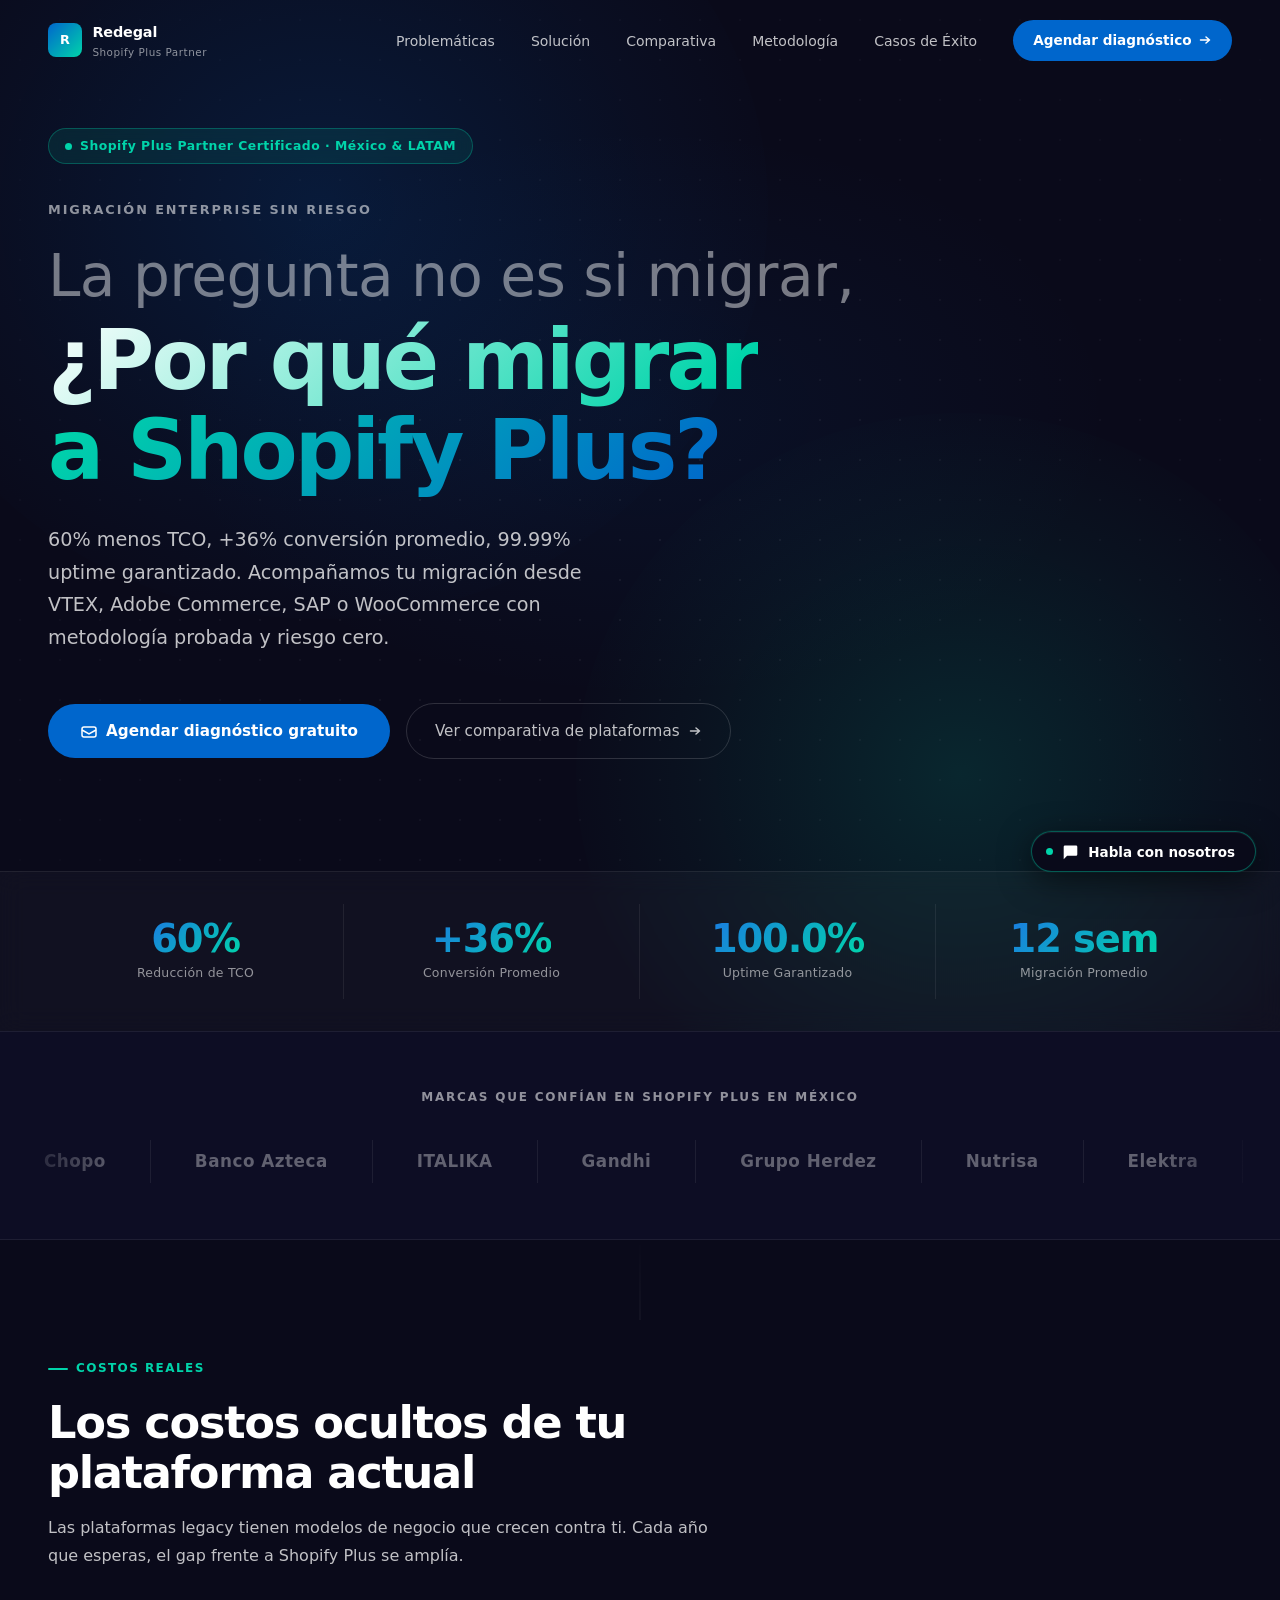
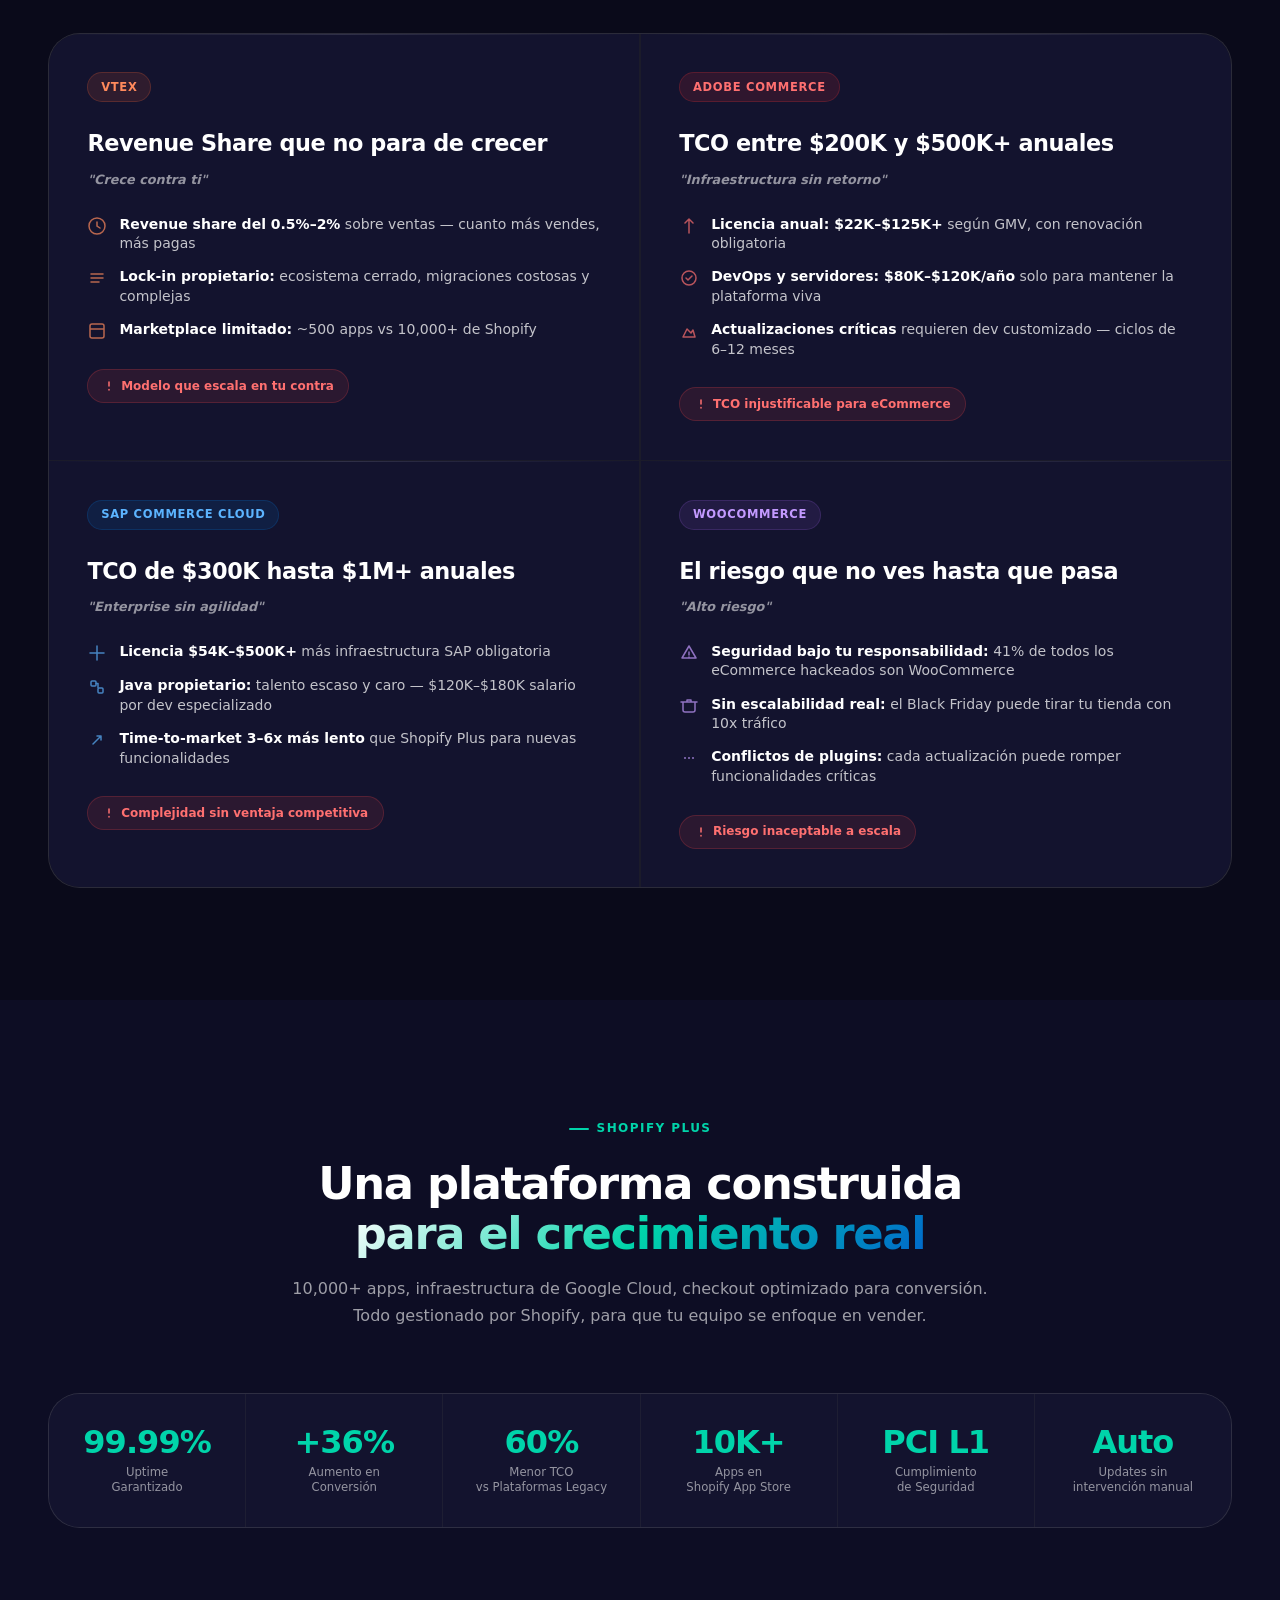
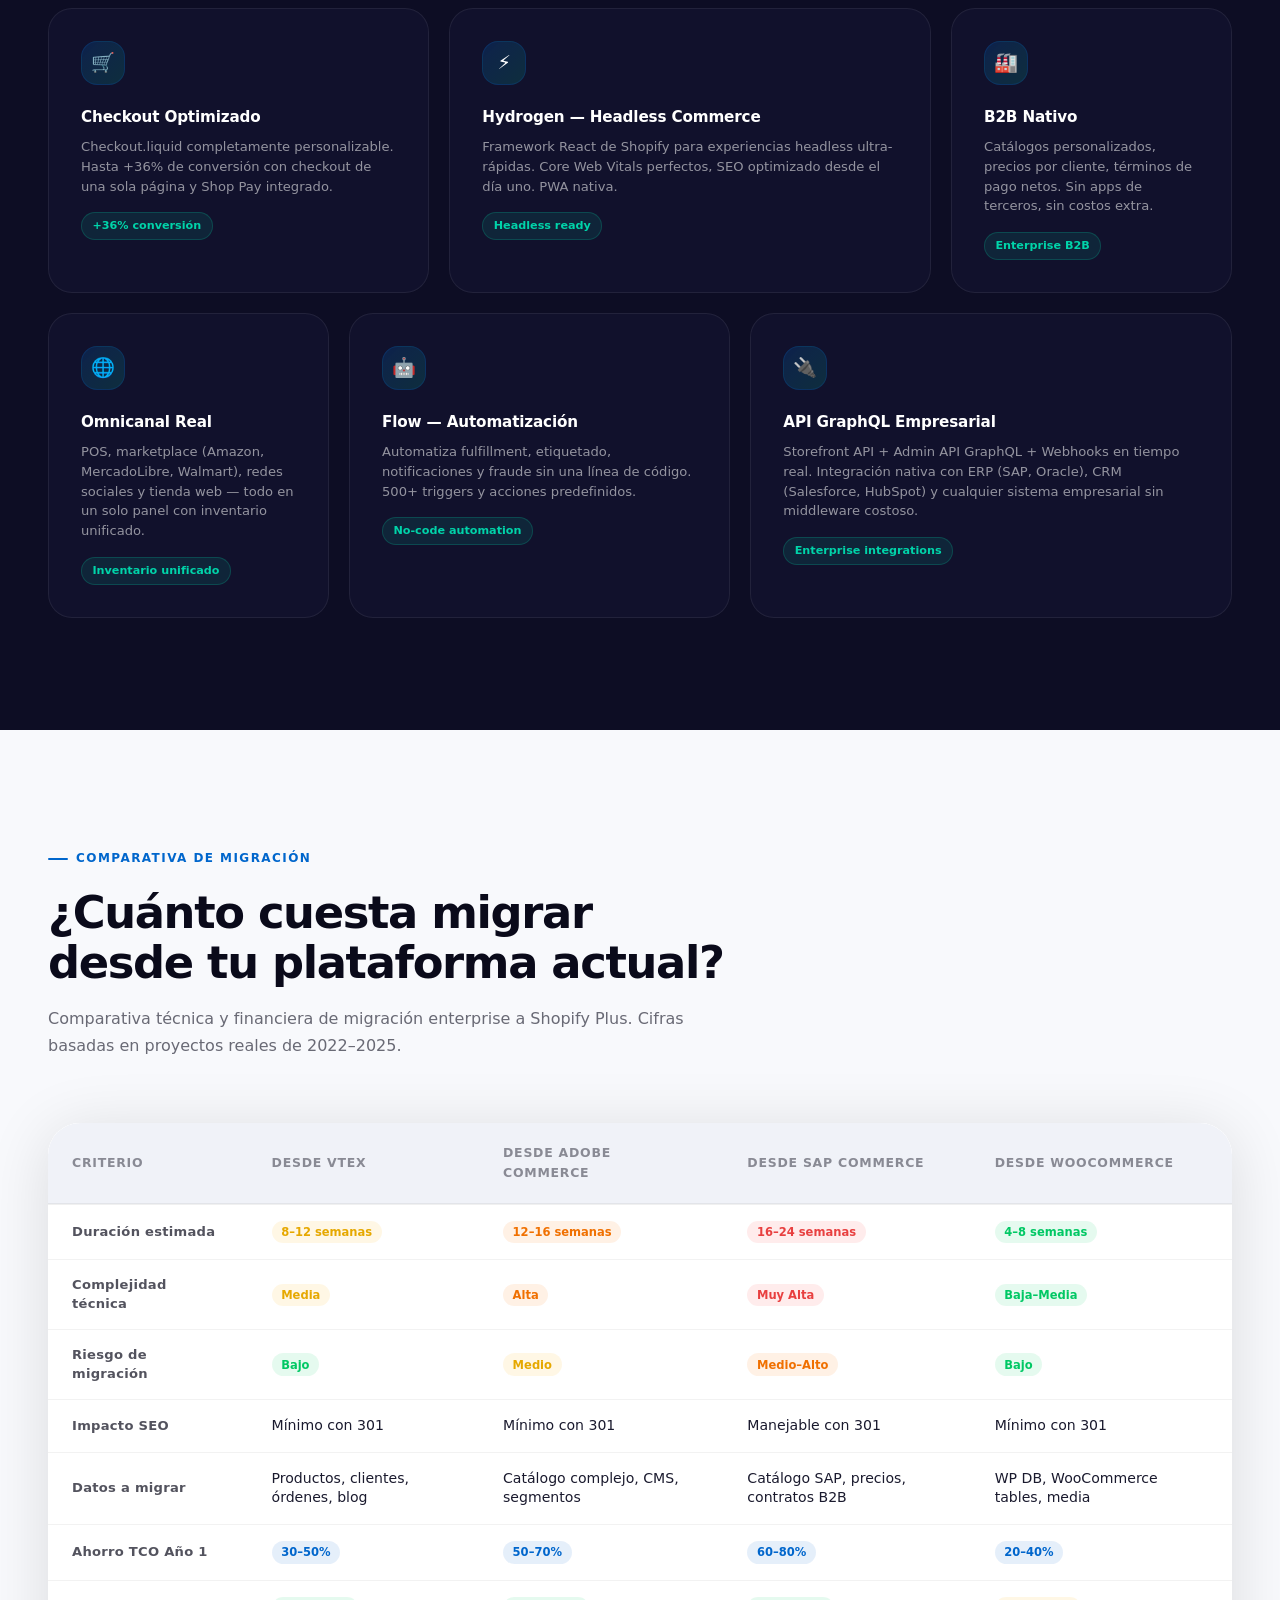
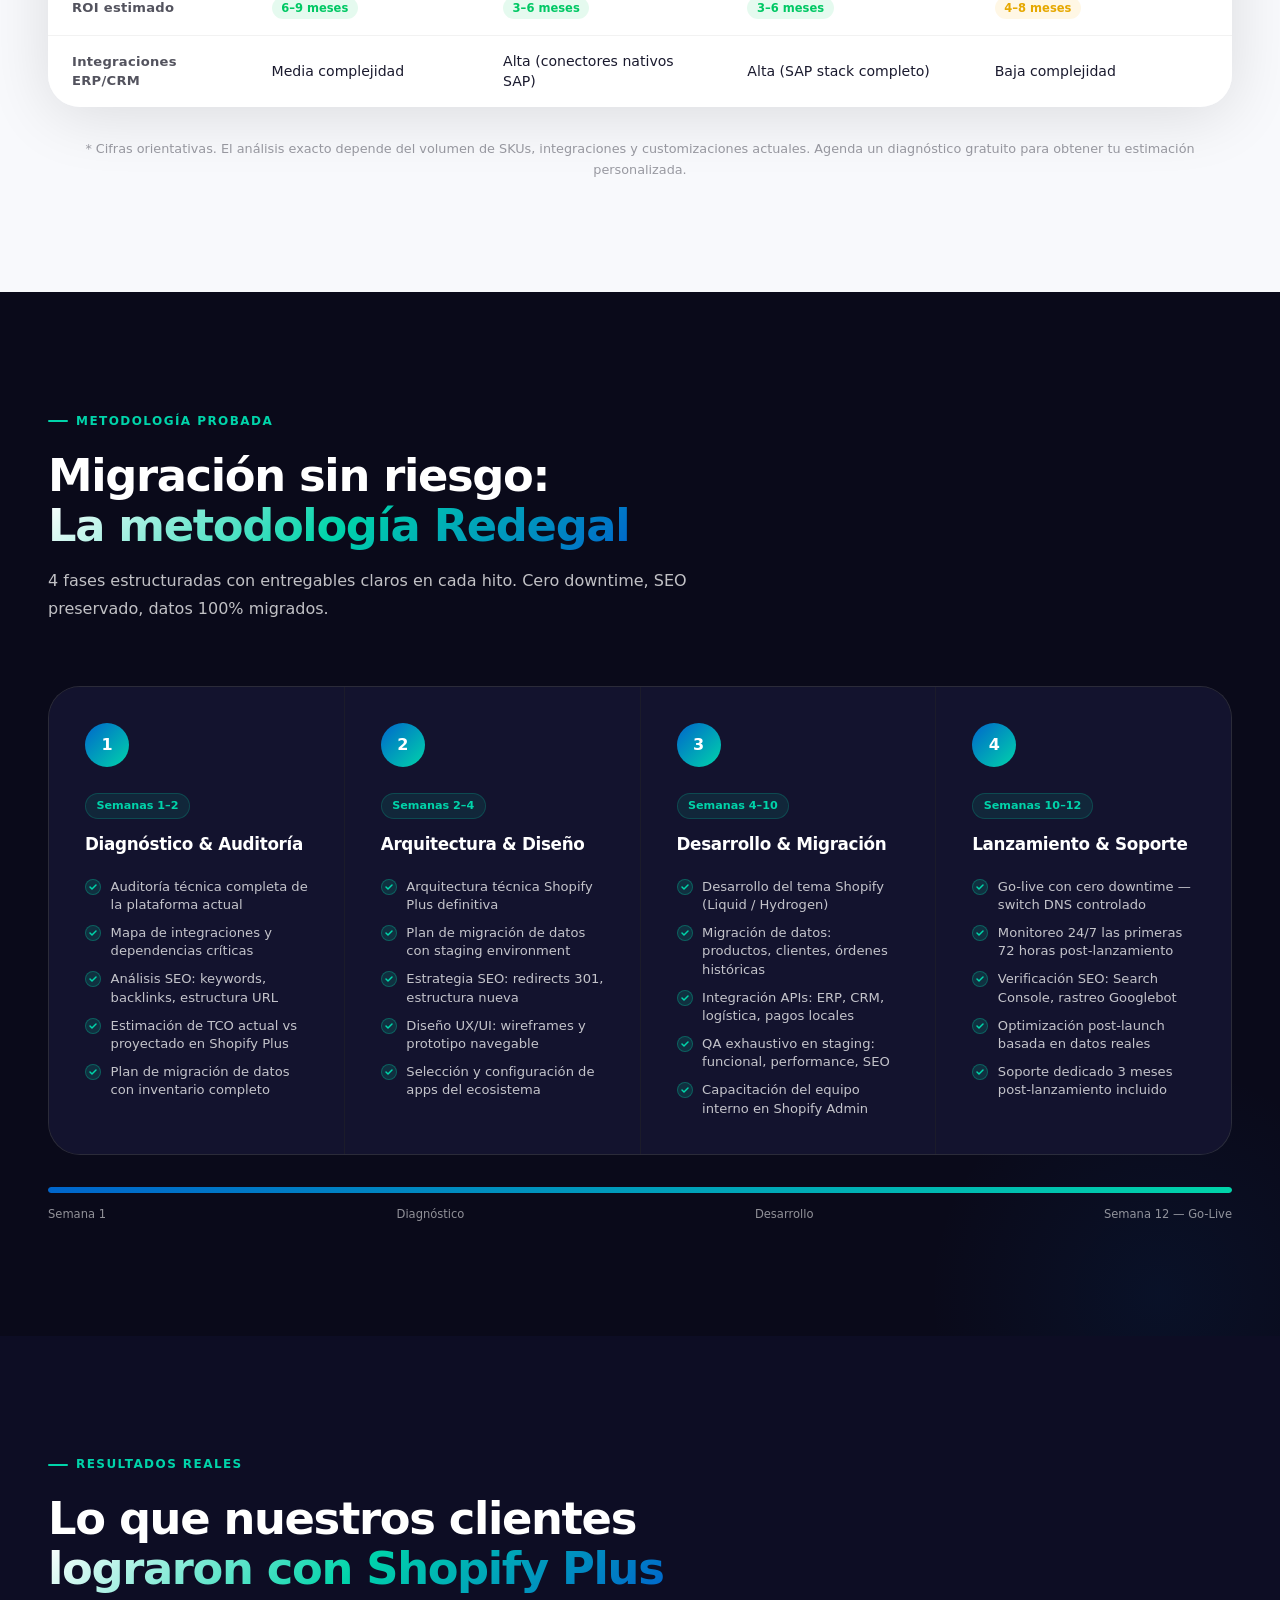
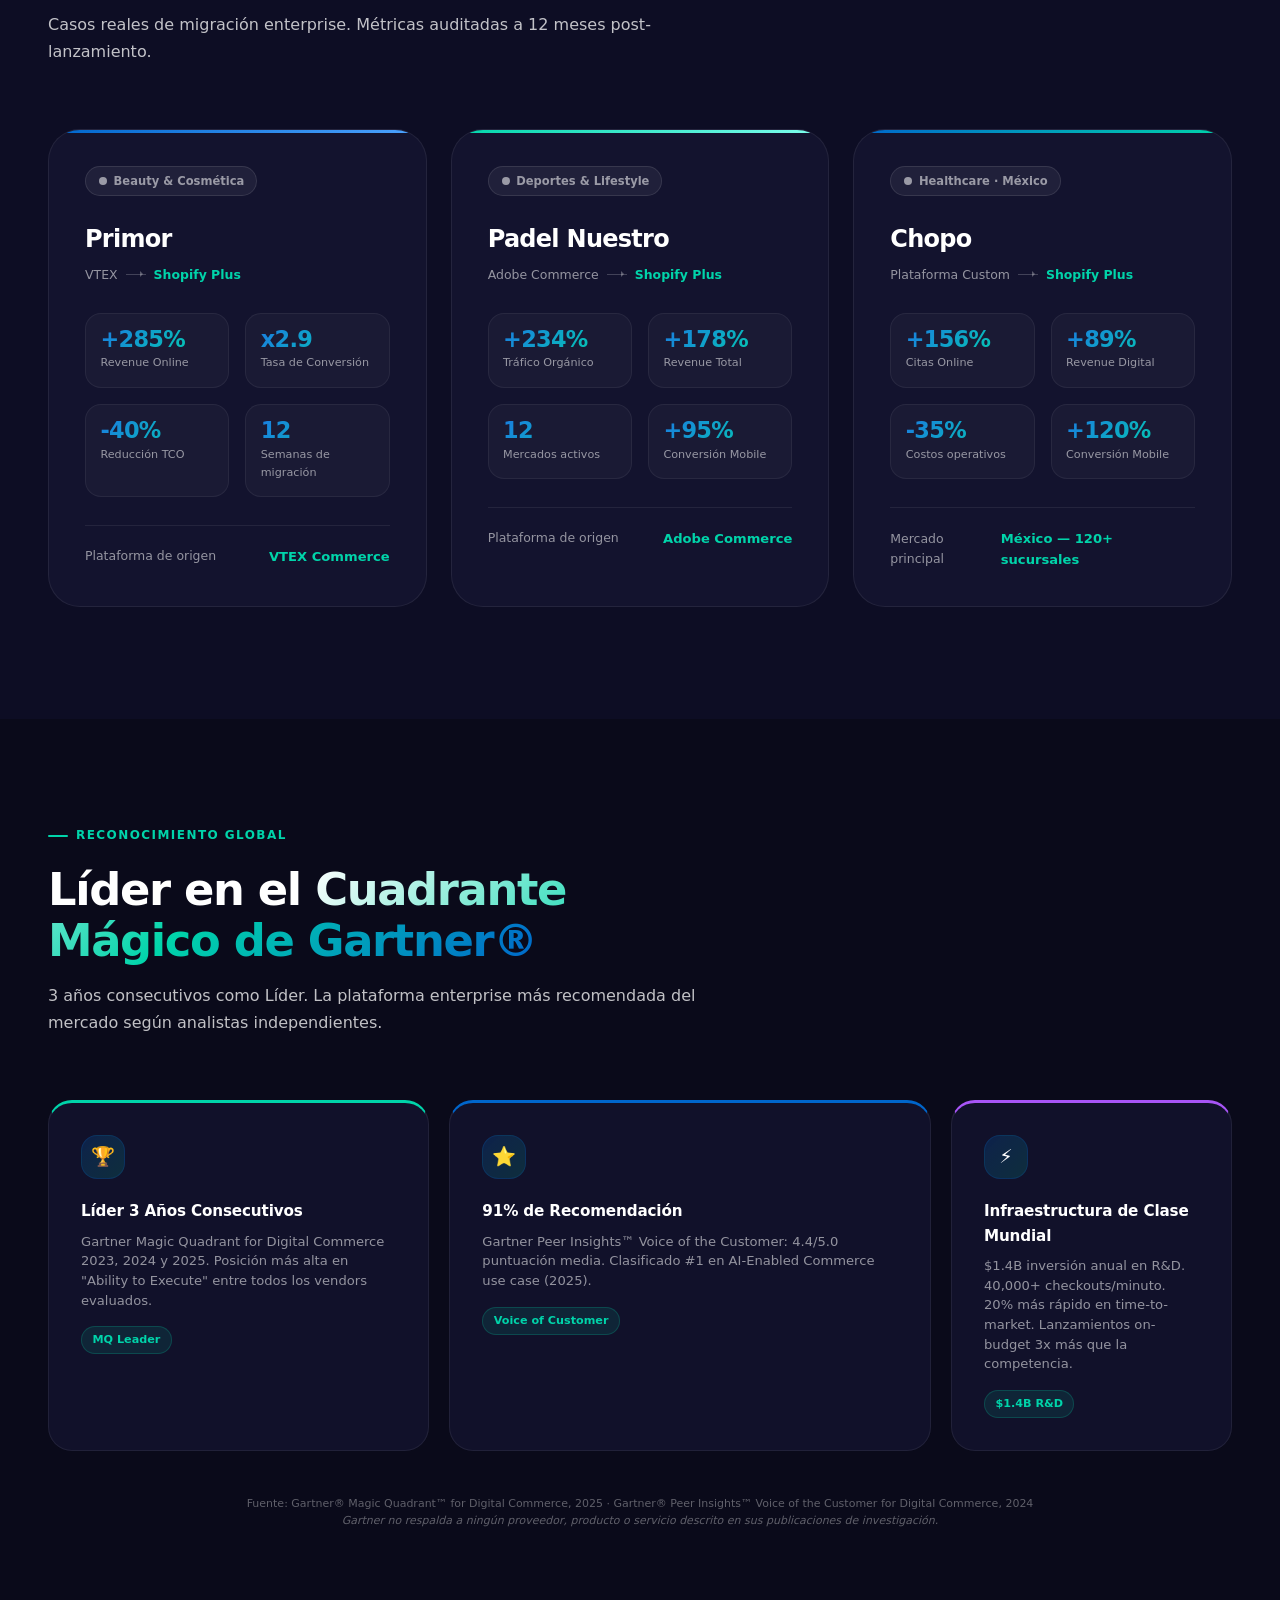
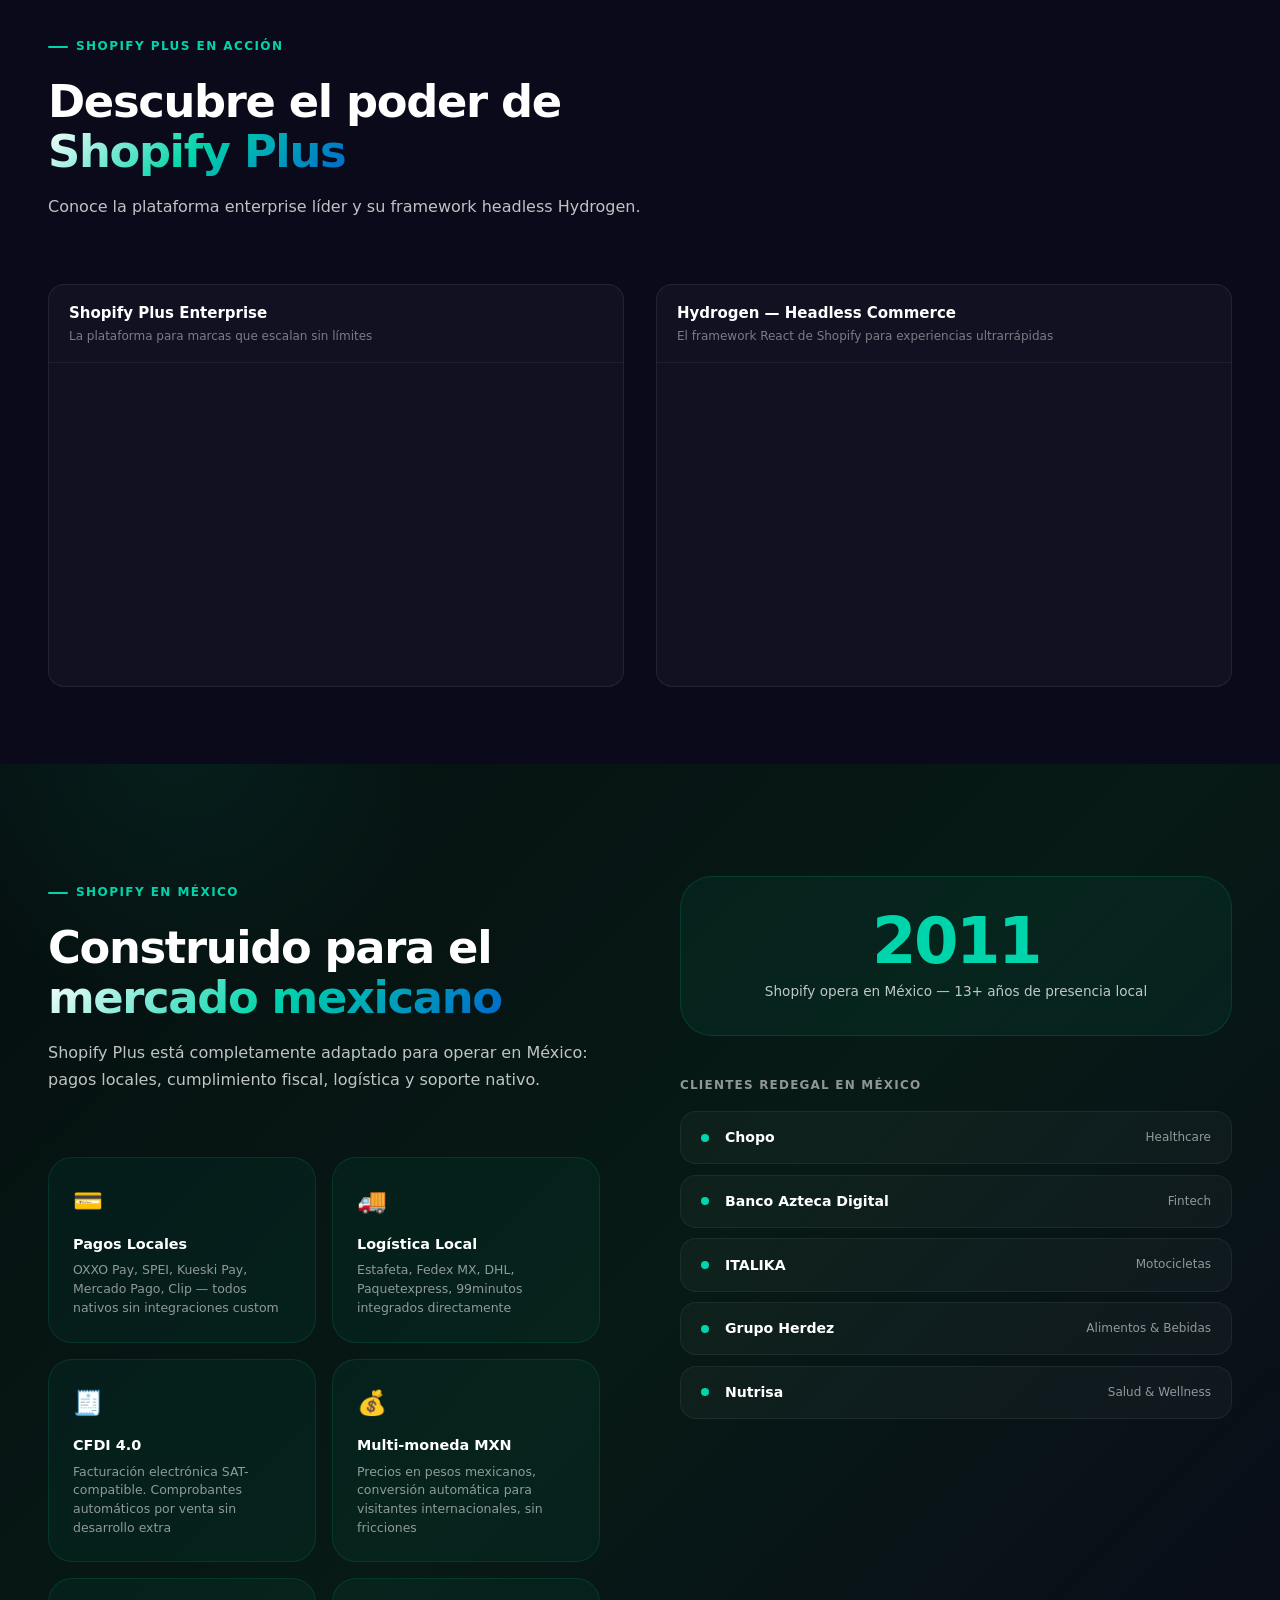
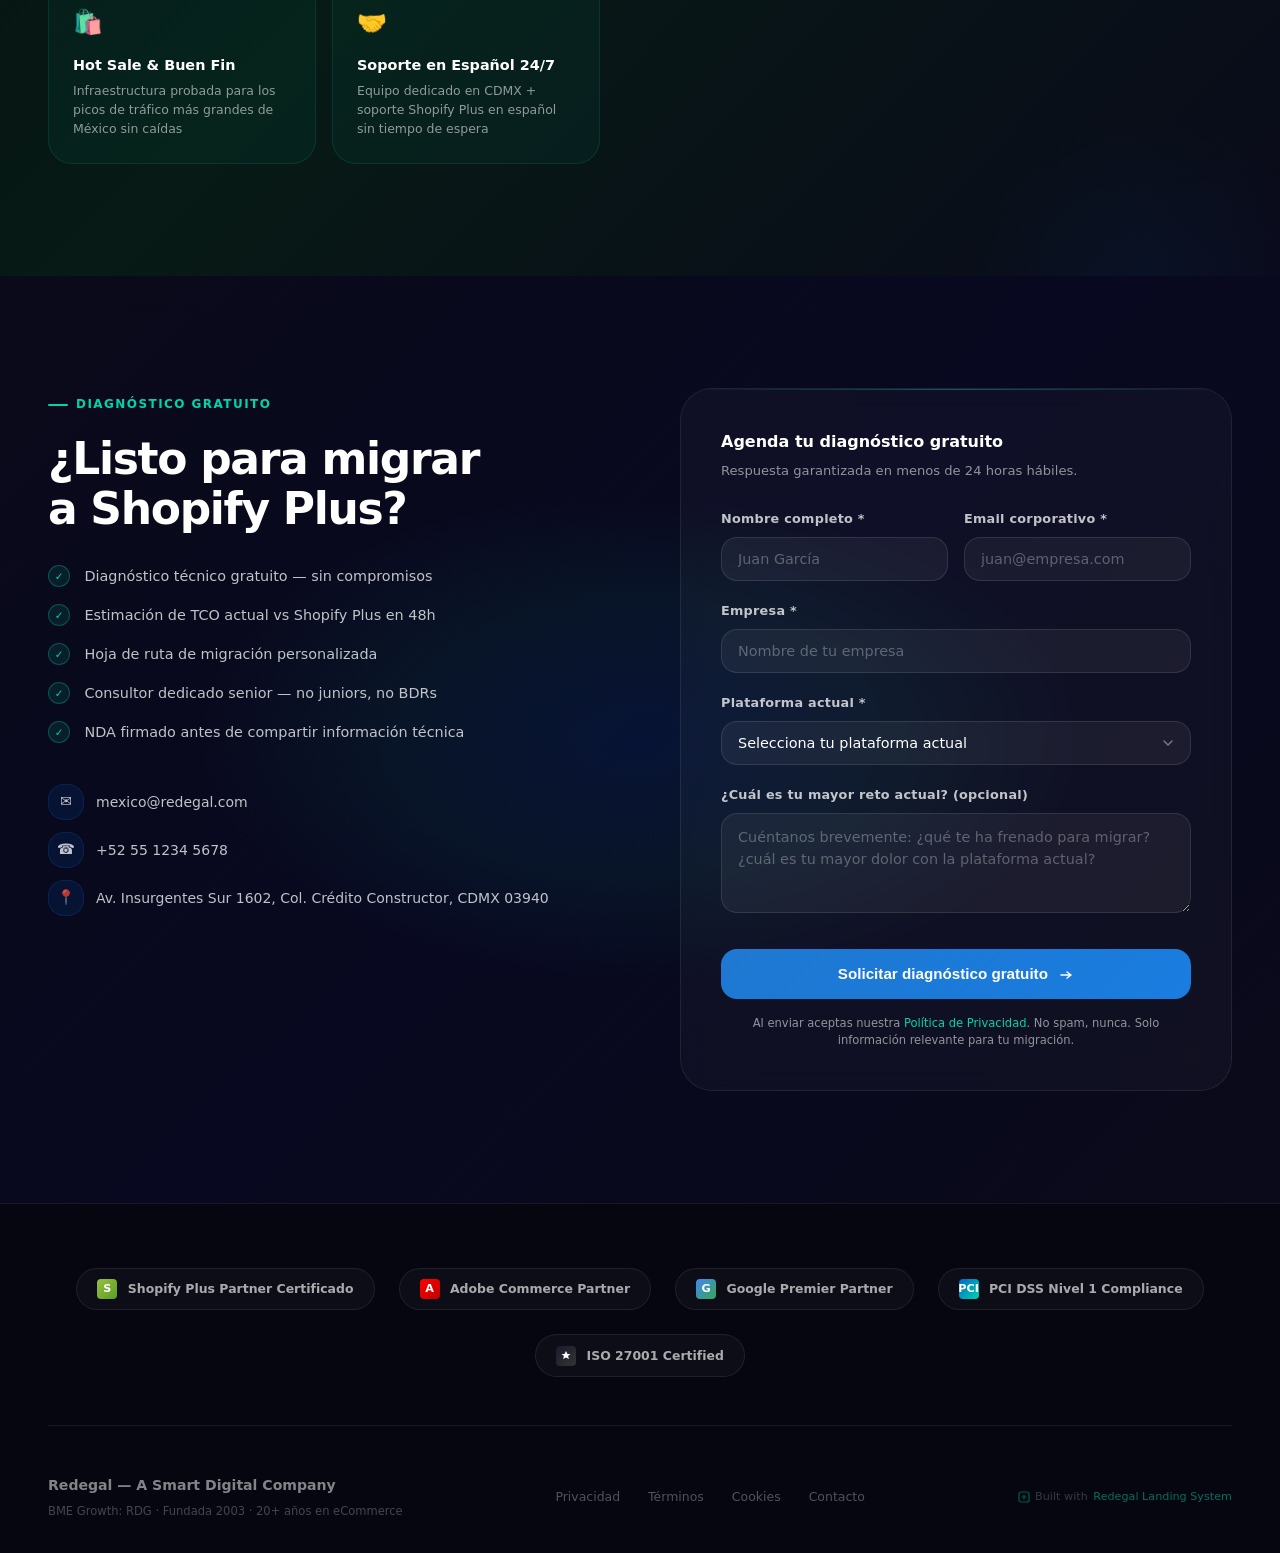
==== system/index.html @ a84d612b "Add Shopify Plus landing pages for Mexico enterprise captation - Landing Headless (Hydrogen/React fo" ====
<!DOCTYPE html>
<html lang="es">
<head>
  <meta charset="UTF-8" />
  <meta name="viewport" content="width=device-width, initial-scale=1.0" />
  <meta name="description" content="Shopify Plus Partner Certificado en México. Migraciones enterprise desde VTEX, Adobe Commerce, SAP y WooCommerce. ROI en 3-9 meses, 60% menos TCO. Redegal." />
  <meta name="theme-color" content="#0a0a1a" />
  <meta property="og:title" content="Migra a Shopify Plus — Redegal, Partner Certificado México" />
  <meta property="og:description" content="60% menos TCO. +36% conversión. Migración sin riesgo en 8-16 semanas. Shopify Plus Partner Certificado." />
  <meta property="og:type" content="website" />
  <title>Migra a Shopify Plus — Redegal | Partner Certificado México</title>
  <link rel="stylesheet" href="style.css" />
  <link rel="preconnect" href="https://fonts.gstatic.com" />
</head>
<body>

<!-- ══════════════════════════════════════════════
     NAVIGATION
══════════════════════════════════════════════ -->
<nav id="navbar" role="navigation" aria-label="Navegación principal">
  <div class="container">
    <div class="nav-inner">

      <a href="#hero" class="nav-logo" aria-label="Redegal — Ir al inicio">
        <div class="nav-logo-mark" aria-hidden="true">R</div>
        <div class="nav-logo-text">
          Redegal
          <span>Shopify Plus Partner</span>
        </div>
      </a>

      <ul class="nav-links" role="list">
        <li><a href="#problems">Problemáticas</a></li>
        <li><a href="#solution">Solución</a></li>
        <li><a href="#comparison">Comparativa</a></li>
        <li><a href="#methodology">Metodología</a></li>
        <li><a href="#stories">Casos de Éxito</a></li>
        <li><a href="#contact" class="nav-cta">
          Agendar diagnóstico
          <svg width="14" height="14" viewBox="0 0 14 14" fill="none" aria-hidden="true">
            <path d="M2.5 7h9M8 4l3.5 3L8 10" stroke="currentColor" stroke-width="1.5" stroke-linecap="round" stroke-linejoin="round"/>
          </svg>
        </a></li>
      </ul>

      <button class="hamburger" id="hamburger" aria-label="Abrir menú" aria-expanded="false">
        <span></span>
        <span></span>
        <span></span>
      </button>

    </div><!-- /nav-inner -->

    <nav class="nav-mobile" id="mobile-nav" aria-label="Menú móvil">
      <a href="#problems">Problemáticas</a>
      <a href="#solution">Solución</a>
      <a href="#comparison">Comparativa</a>
      <a href="#methodology">Metodología</a>
      <a href="#stories">Casos de Éxito</a>
      <a href="#contact">Agendar diagnóstico</a>
    </nav>
  </div>
</nav>


<!-- ══════════════════════════════════════════════
     HERO
══════════════════════════════════════════════ -->
<section id="hero" aria-label="Sección principal">

  <div class="hero-mesh" aria-hidden="true">
    <div class="hero-mesh-extra"></div>
  </div>
  <div class="hero-grid" aria-hidden="true"></div>

  <div class="hero-content">
    <div class="container">

      <div class="hero-badge" role="status">
        <span class="hero-badge-dot" aria-hidden="true"></span>
        Shopify Plus Partner Certificado · México &amp; LATAM
      </div>

      <p class="hero-eyebrow">Migración Enterprise sin riesgo</p>

      <h1 class="hero-title">
        <span class="line-muted">La pregunta no es si migrar,</span>
        <span class="gradient-text">¿Por qué migrar<br>a Shopify Plus?</span>
      </h1>

      <p class="hero-subtitle">
        60% menos TCO, +36% conversión promedio, 99.99% uptime garantizado.
        Acompañamos tu migración desde VTEX, Adobe Commerce, SAP o WooCommerce
        con metodología probada y riesgo cero.
      </p>

      <div class="hero-actions">
        <a href="#contact" class="btn-primary">
          <svg width="18" height="18" viewBox="0 0 18 18" fill="none" aria-hidden="true">
            <rect x="2" y="5" width="14" height="10" rx="2" stroke="currentColor" stroke-width="1.5"/>
            <path d="M2 8l7 4 7-4" stroke="currentColor" stroke-width="1.5"/>
          </svg>
          Agendar diagnóstico gratuito
        </a>
        <a href="#comparison" class="btn-ghost">
          Ver comparativa de plataformas
          <svg width="14" height="14" viewBox="0 0 14 14" fill="none" aria-hidden="true">
            <path d="M2.5 7h9M8 4l3.5 3L8 10" stroke="currentColor" stroke-width="1.5" stroke-linecap="round" stroke-linejoin="round"/>
          </svg>
        </a>
      </div>

    </div><!-- /container -->
  </div><!-- /hero-content -->

  <!-- Floating stats bar -->
  <div class="hero-stats" id="hero-stats" aria-label="Métricas clave">
    <div class="container">
      <div class="hero-stats-inner">

        <div class="hero-stat-item">
          <span class="hero-stat-value gradient-text-blue"
            data-counter="60"
            data-suffix="%"
            aria-label="60% menos TCO">0%</span>
          <span class="hero-stat-label">Reducción de TCO</span>
        </div>

        <div class="hero-stat-item">
          <span class="hero-stat-value gradient-text-blue"
            data-counter="36"
            data-suffix="%"
            data-prefix="+"
            aria-label="+36% conversión promedio">0%</span>
          <span class="hero-stat-label">Conversión Promedio</span>
        </div>

        <div class="hero-stat-item">
          <span class="hero-stat-value gradient-text-blue"
            data-counter="99.99"
            data-suffix="%"
            aria-label="99.99% uptime garantizado">0%</span>
          <span class="hero-stat-label">Uptime Garantizado</span>
        </div>

        <div class="hero-stat-item">
          <span class="hero-stat-value gradient-text-blue"
            data-counter="12"
            data-suffix=" sem"
            aria-label="12 semanas promedio de migración">0 sem</span>
          <span class="hero-stat-label">Migración Promedio</span>
        </div>

      </div>
    </div>
  </div>

</section>


<!-- ══════════════════════════════════════════════
     TRUST BAR
══════════════════════════════════════════════ -->
<section id="trust-bar" aria-label="Marcas de confianza">
  <div class="container">
    <p class="trust-label">Marcas que confían en Shopify Plus en México</p>
  </div>

  <div class="marquee-wrapper" role="img" aria-label="Clientes: Chopo, Banco Azteca, ITALIKA, Gandhi, Grupo Herdez, Nutrisa, Elektra, Palacio de Hierro, Grupo Modelo, Coppel">
    <div class="marquee-track" id="marquee-track">
      <div class="marquee-item"><span>Chopo</span></div>
      <div class="marquee-item"><span>Banco Azteca</span></div>
      <div class="marquee-item"><span>ITALIKA</span></div>
      <div class="marquee-item"><span>Gandhi</span></div>
      <div class="marquee-item"><span>Grupo Herdez</span></div>
      <div class="marquee-item"><span>Nutrisa</span></div>
      <div class="marquee-item"><span>Elektra</span></div>
      <div class="marquee-item"><span>Palacio de Hierro</span></div>
      <div class="marquee-item"><span>Grupo Modelo</span></div>
      <div class="marquee-item"><span>Coppel</span></div>
    </div>
  </div>
</section>


<!-- ══════════════════════════════════════════════
     PLATFORM PROBLEMS
══════════════════════════════════════════════ -->
<section id="problems" aria-labelledby="problems-title">
  <div class="container">

    <div class="section-header reveal">
      <span class="section-label">Costos reales</span>
      <h2 class="section-title" id="problems-title">
        Los costos ocultos de tu<br>plataforma actual
      </h2>
      <p class="section-subtitle">
        Las plataformas legacy tienen modelos de negocio que crecen contra ti.
        Cada año que esperas, el gap frente a Shopify Plus se amplía.
      </p>
    </div>

    <div class="problems-grid">

      <!-- VTEX -->
      <div class="problem-card card-vtex reveal reveal-delay-1" role="article">
        <div class="problem-card-bg" aria-hidden="true"></div>
        <span class="problem-platform-tag tag-vtex">VTEX</span>
        <h3 class="problem-card-title">Revenue Share que no para de crecer</h3>
        <p class="problem-card-tagline">"Crece contra ti"</p>
        <div class="problem-metrics">
          <div class="problem-metric">
            <svg class="problem-metric-icon" viewBox="0 0 20 20" fill="none" aria-hidden="true">
              <circle cx="10" cy="10" r="8" stroke="#ff8a5c" stroke-width="1.5"/>
              <path d="M10 6v4l3 2" stroke="#ff8a5c" stroke-width="1.5" stroke-linecap="round"/>
            </svg>
            <span class="problem-metric-text"><strong>Revenue share del 0.5%–2%</strong> sobre ventas — cuanto más vendes, más pagas</span>
          </div>
          <div class="problem-metric">
            <svg class="problem-metric-icon" viewBox="0 0 20 20" fill="none" aria-hidden="true">
              <path d="M4 10h12M4 6h12M4 14h8" stroke="#ff8a5c" stroke-width="1.5" stroke-linecap="round"/>
            </svg>
            <span class="problem-metric-text"><strong>Lock-in propietario:</strong> ecosistema cerrado, migraciones costosas y complejas</span>
          </div>
          <div class="problem-metric">
            <svg class="problem-metric-icon" viewBox="0 0 20 20" fill="none" aria-hidden="true">
              <rect x="3" y="3" width="14" height="14" rx="2" stroke="#ff8a5c" stroke-width="1.5"/>
              <path d="M3 8h14" stroke="#ff8a5c" stroke-width="1.5"/>
            </svg>
            <span class="problem-metric-text"><strong>Marketplace limitado:</strong> ~500 apps vs 10,000+ de Shopify</span>
          </div>
        </div>
        <span class="problem-verdict" role="note">
          <svg width="12" height="12" viewBox="0 0 12 12" fill="none" aria-hidden="true">
            <path d="M6 2v4M6 9.5v.5" stroke="currentColor" stroke-width="1.5" stroke-linecap="round"/>
          </svg>
          Modelo que escala en tu contra
        </span>
      </div>

      <!-- Adobe Commerce -->
      <div class="problem-card card-adobe reveal reveal-delay-2" role="article">
        <div class="problem-card-bg" aria-hidden="true"></div>
        <span class="problem-platform-tag tag-adobe">Adobe Commerce</span>
        <h3 class="problem-card-title">TCO entre $200K y $500K+ anuales</h3>
        <p class="problem-card-tagline">"Infraestructura sin retorno"</p>
        <div class="problem-metrics">
          <div class="problem-metric">
            <svg class="problem-metric-icon" viewBox="0 0 20 20" fill="none" aria-hidden="true">
              <path d="M10 3v14M6 7l4-4 4 4" stroke="#ff7070" stroke-width="1.5" stroke-linecap="round" stroke-linejoin="round"/>
            </svg>
            <span class="problem-metric-text"><strong>Licencia anual: $22K–$125K+</strong> según GMV, con renovación obligatoria</span>
          </div>
          <div class="problem-metric">
            <svg class="problem-metric-icon" viewBox="0 0 20 20" fill="none" aria-hidden="true">
              <circle cx="10" cy="10" r="7" stroke="#ff7070" stroke-width="1.5"/>
              <path d="M7 10l2 2 4-4" stroke="#ff7070" stroke-width="1.5" stroke-linecap="round"/>
            </svg>
            <span class="problem-metric-text"><strong>DevOps y servidores: $80K–$120K/año</strong> solo para mantener la plataforma viva</span>
          </div>
          <div class="problem-metric">
            <svg class="problem-metric-icon" viewBox="0 0 20 20" fill="none" aria-hidden="true">
              <path d="M4 16l4-8 4 4 2-3 2 7H4z" stroke="#ff7070" stroke-width="1.5" stroke-linejoin="round"/>
            </svg>
            <span class="problem-metric-text"><strong>Actualizaciones críticas</strong> requieren dev customizado — ciclos de 6–12 meses</span>
          </div>
        </div>
        <span class="problem-verdict" role="note">
          <svg width="12" height="12" viewBox="0 0 12 12" fill="none" aria-hidden="true">
            <path d="M6 2v4M6 9.5v.5" stroke="currentColor" stroke-width="1.5" stroke-linecap="round"/>
          </svg>
          TCO injustificable para eCommerce
        </span>
      </div>

      <!-- SAP Commerce Cloud -->
      <div class="problem-card card-sap reveal reveal-delay-3" role="article">
        <div class="problem-card-bg" aria-hidden="true"></div>
        <span class="problem-platform-tag tag-sap">SAP Commerce Cloud</span>
        <h3 class="problem-card-title">TCO de $300K hasta $1M+ anuales</h3>
        <p class="problem-card-tagline">"Enterprise sin agilidad"</p>
        <div class="problem-metrics">
          <div class="problem-metric">
            <svg class="problem-metric-icon" viewBox="0 0 20 20" fill="none" aria-hidden="true">
              <path d="M3 10h14M10 3v14" stroke="#5cb4ff" stroke-width="1.5" stroke-linecap="round"/>
            </svg>
            <span class="problem-metric-text"><strong>Licencia $54K–$500K+</strong> más infraestructura SAP obligatoria</span>
          </div>
          <div class="problem-metric">
            <svg class="problem-metric-icon" viewBox="0 0 20 20" fill="none" aria-hidden="true">
              <rect x="4" y="4" width="5" height="5" rx="1" stroke="#5cb4ff" stroke-width="1.5"/>
              <rect x="11" y="11" width="5" height="5" rx="1" stroke="#5cb4ff" stroke-width="1.5"/>
              <path d="M9 6.5h2M11 6.5v4" stroke="#5cb4ff" stroke-width="1.5" stroke-linecap="round"/>
            </svg>
            <span class="problem-metric-text"><strong>Java propietario:</strong> talento escaso y caro — $120K–$180K salario por dev especializado</span>
          </div>
          <div class="problem-metric">
            <svg class="problem-metric-icon" viewBox="0 0 20 20" fill="none" aria-hidden="true">
              <path d="M6 14l8-8M10 6h4v4" stroke="#5cb4ff" stroke-width="1.5" stroke-linecap="round" stroke-linejoin="round"/>
            </svg>
            <span class="problem-metric-text"><strong>Time-to-market 3–6x más lento</strong> que Shopify Plus para nuevas funcionalidades</span>
          </div>
        </div>
        <span class="problem-verdict" role="note">
          <svg width="12" height="12" viewBox="0 0 12 12" fill="none" aria-hidden="true">
            <path d="M6 2v4M6 9.5v.5" stroke="currentColor" stroke-width="1.5" stroke-linecap="round"/>
          </svg>
          Complejidad sin ventaja competitiva
        </span>
      </div>

      <!-- WooCommerce -->
      <div class="problem-card card-woo reveal reveal-delay-4" role="article">
        <div class="problem-card-bg" aria-hidden="true"></div>
        <span class="problem-platform-tag tag-woo">WooCommerce</span>
        <h3 class="problem-card-title">El riesgo que no ves hasta que pasa</h3>
        <p class="problem-card-tagline">"Alto riesgo"</p>
        <div class="problem-metrics">
          <div class="problem-metric">
            <svg class="problem-metric-icon" viewBox="0 0 20 20" fill="none" aria-hidden="true">
              <path d="M10 3l7 12H3L10 3z" stroke="#c39aff" stroke-width="1.5" stroke-linejoin="round"/>
              <path d="M10 9v3M10 14v.5" stroke="#c39aff" stroke-width="1.5" stroke-linecap="round"/>
            </svg>
            <span class="problem-metric-text"><strong>Seguridad bajo tu responsabilidad:</strong> 41% de todos los eCommerce hackeados son WooCommerce</span>
          </div>
          <div class="problem-metric">
            <svg class="problem-metric-icon" viewBox="0 0 20 20" fill="none" aria-hidden="true">
              <path d="M4 6h12v8a2 2 0 01-2 2H6a2 2 0 01-2-2V6zM2 6h16M8 6V4h4v2" stroke="#c39aff" stroke-width="1.5" stroke-linecap="round" stroke-linejoin="round"/>
            </svg>
            <span class="problem-metric-text"><strong>Sin escalabilidad real:</strong> el Black Friday puede tirar tu tienda con 10x tráfico</span>
          </div>
          <div class="problem-metric">
            <svg class="problem-metric-icon" viewBox="0 0 20 20" fill="none" aria-hidden="true">
              <path d="M6 10h.01M10 10h.01M14 10h.01" stroke="#c39aff" stroke-width="2" stroke-linecap="round"/>
            </svg>
            <span class="problem-metric-text"><strong>Conflictos de plugins:</strong> cada actualización puede romper funcionalidades críticas</span>
          </div>
        </div>
        <span class="problem-verdict" role="note">
          <svg width="12" height="12" viewBox="0 0 12 12" fill="none" aria-hidden="true">
            <path d="M6 2v4M6 9.5v.5" stroke="currentColor" stroke-width="1.5" stroke-linecap="round"/>
          </svg>
          Riesgo inaceptable a escala
        </span>
      </div>

    </div><!-- /problems-grid -->
  </div>
</section>


<!-- ══════════════════════════════════════════════
     SOLUTION — SHOPIFY PLUS
══════════════════════════════════════════════ -->
<section id="solution" aria-labelledby="solution-title">
  <div class="container">

    <div class="solution-header reveal">
      <span class="section-label">Shopify Plus</span>
      <h2 class="section-title" id="solution-title">
        Una plataforma construida<br>
        <span class="gradient-text">para el crecimiento real</span>
      </h2>
      <p class="section-subtitle" style="color: rgba(255,255,255,0.6);">
        10,000+ apps, infraestructura de Google Cloud, checkout optimizado para conversión.
        Todo gestionado por Shopify, para que tu equipo se enfoque en vender.
      </p>
    </div>

    <!-- Metrics row -->
    <div class="metrics-row reveal" role="list" aria-label="Métricas de Shopify Plus">

      <div class="metric-card" role="listitem">
        <div class="metric-value">99.99%</div>
        <div class="metric-label">Uptime<br>Garantizado</div>
      </div>

      <div class="metric-card" role="listitem">
        <div class="metric-value">+36%</div>
        <div class="metric-label">Aumento en<br>Conversión</div>
      </div>

      <div class="metric-card" role="listitem">
        <div class="metric-value">60%</div>
        <div class="metric-label">Menor TCO<br>vs Plataformas Legacy</div>
      </div>

      <div class="metric-card" role="listitem">
        <div class="metric-value">10K+</div>
        <div class="metric-label">Apps en<br>Shopify App Store</div>
      </div>

      <div class="metric-card" role="listitem">
        <div class="metric-value">PCI L1</div>
        <div class="metric-label">Cumplimiento<br>de Seguridad</div>
      </div>

      <div class="metric-card" role="listitem">
        <div class="metric-value">Auto</div>
        <div class="metric-label">Updates sin<br>intervención manual</div>
      </div>

    </div>

    <!-- Bento grid features -->
    <div class="bento-grid" role="list" aria-label="Funcionalidades Shopify Plus">

      <div class="bento-card bento-card-1 reveal reveal-delay-1" role="listitem">
        <div class="bento-icon" aria-hidden="true">🛒</div>
        <h3 class="bento-title">Checkout Optimizado</h3>
        <p class="bento-desc">Checkout.liquid completamente personalizable. Hasta +36% de conversión con checkout de una sola página y Shop Pay integrado.</p>
        <span class="bento-tag">+36% conversión</span>
      </div>

      <div class="bento-card bento-card-2 reveal reveal-delay-2" role="listitem">
        <div class="bento-icon" aria-hidden="true">⚡</div>
        <h3 class="bento-title">Hydrogen — Headless Commerce</h3>
        <p class="bento-desc">Framework React de Shopify para experiencias headless ultra-rápidas. Core Web Vitals perfectos, SEO optimizado desde el día uno. PWA nativa.</p>
        <span class="bento-tag">Headless ready</span>
      </div>

      <div class="bento-card bento-card-3 reveal reveal-delay-3" role="listitem">
        <div class="bento-icon" aria-hidden="true">🏭</div>
        <h3 class="bento-title">B2B Nativo</h3>
        <p class="bento-desc">Catálogos personalizados, precios por cliente, términos de pago netos. Sin apps de terceros, sin costos extra.</p>
        <span class="bento-tag">Enterprise B2B</span>
      </div>

      <div class="bento-card bento-card-4 reveal reveal-delay-1" role="listitem">
        <div class="bento-icon" aria-hidden="true">🌐</div>
        <h3 class="bento-title">Omnicanal Real</h3>
        <p class="bento-desc">POS, marketplace (Amazon, MercadoLibre, Walmart), redes sociales y tienda web — todo en un solo panel con inventario unificado.</p>
        <span class="bento-tag">Inventario unificado</span>
      </div>

      <div class="bento-card bento-card-5 reveal reveal-delay-2" role="listitem">
        <div class="bento-icon" aria-hidden="true">🤖</div>
        <h3 class="bento-title">Flow — Automatización</h3>
        <p class="bento-desc">Automatiza fulfillment, etiquetado, notificaciones y fraude sin una línea de código. 500+ triggers y acciones predefinidos.</p>
        <span class="bento-tag">No-code automation</span>
      </div>

      <div class="bento-card bento-card-6 reveal reveal-delay-3" role="listitem">
        <div class="bento-icon" aria-hidden="true">🔌</div>
        <h3 class="bento-title">API GraphQL Empresarial</h3>
        <p class="bento-desc">Storefront API + Admin API GraphQL + Webhooks en tiempo real. Integración nativa con ERP (SAP, Oracle), CRM (Salesforce, HubSpot) y cualquier sistema empresarial sin middleware costoso.</p>
        <span class="bento-tag">Enterprise integrations</span>
      </div>

    </div><!-- /bento-grid -->

  </div>
</section>


<!-- ══════════════════════════════════════════════
     COMPARISON TABLE
══════════════════════════════════════════════ -->
<section id="comparison" aria-labelledby="comparison-title">
  <div class="container">

    <div class="section-header reveal">
      <span class="section-label">Comparativa de migración</span>
      <h2 class="section-title" id="comparison-title" style="color: #0a0a1a;">
        ¿Cuánto cuesta migrar<br>desde tu plataforma actual?
      </h2>
      <p class="section-subtitle">
        Comparativa técnica y financiera de migración enterprise a Shopify Plus.
        Cifras basadas en proyectos reales de 2022–2025.
      </p>
    </div>

    <div class="comparison-table-wrap reveal" role="region" aria-label="Tabla comparativa de migración">
      <table class="comparison-table" role="table">
        <caption class="visually-hidden">Comparativa de migración a Shopify Plus desde diferentes plataformas</caption>
        <thead>
          <tr>
            <th scope="col">Criterio</th>
            <th scope="col">Desde VTEX</th>
            <th scope="col">Desde Adobe Commerce</th>
            <th scope="col">Desde SAP Commerce</th>
            <th scope="col">Desde WooCommerce</th>
          </tr>
        </thead>
        <tbody>
          <tr>
            <td>Duración estimada</td>
            <td><span class="badge-low badge-yellow">8–12 semanas</span></td>
            <td><span class="badge-low badge-orange">12–16 semanas</span></td>
            <td><span class="badge-low badge-red">16–24 semanas</span></td>
            <td><span class="badge-low badge-green">4–8 semanas</span></td>
          </tr>
          <tr>
            <td>Complejidad técnica</td>
            <td><span class="badge-low badge-yellow">Media</span></td>
            <td><span class="badge-low badge-orange">Alta</span></td>
            <td><span class="badge-low badge-red">Muy Alta</span></td>
            <td><span class="badge-low badge-green">Baja–Media</span></td>
          </tr>
          <tr>
            <td>Riesgo de migración</td>
            <td><span class="badge-low badge-green">Bajo</span></td>
            <td><span class="badge-low badge-yellow">Medio</span></td>
            <td><span class="badge-low badge-orange">Medio–Alto</span></td>
            <td><span class="badge-low badge-green">Bajo</span></td>
          </tr>
          <tr>
            <td>Impacto SEO</td>
            <td>Mínimo con 301</td>
            <td>Mínimo con 301</td>
            <td>Manejable con 301</td>
            <td>Mínimo con 301</td>
          </tr>
          <tr>
            <td>Datos a migrar</td>
            <td>Productos, clientes, órdenes, blog</td>
            <td>Catálogo complejo, CMS, segmentos</td>
            <td>Catálogo SAP, precios, contratos B2B</td>
            <td>WP DB, WooCommerce tables, media</td>
          </tr>
          <tr>
            <td>Ahorro TCO Año 1</td>
            <td><span class="badge-low badge-blue">30–50%</span></td>
            <td><span class="badge-low badge-blue">50–70%</span></td>
            <td><span class="badge-low badge-blue">60–80%</span></td>
            <td><span class="badge-low badge-blue">20–40%</span></td>
          </tr>
          <tr>
            <td>ROI estimado</td>
            <td><span class="badge-low badge-green">6–9 meses</span></td>
            <td><span class="badge-low badge-green">3–6 meses</span></td>
            <td><span class="badge-low badge-green">3–6 meses</span></td>
            <td><span class="badge-low badge-yellow">4–8 meses</span></td>
          </tr>
          <tr>
            <td>Integraciones ERP/CRM</td>
            <td>Media complejidad</td>
            <td>Alta (conectores nativos SAP)</td>
            <td>Alta (SAP stack completo)</td>
            <td>Baja complejidad</td>
          </tr>
        </tbody>
      </table>
    </div>

    <p class="reveal" style="text-align:center; margin-top:2rem; font-size:0.8rem; color:rgba(10,10,26,0.4);">
      * Cifras orientativas. El análisis exacto depende del volumen de SKUs, integraciones y customizaciones actuales. Agenda un diagnóstico gratuito para obtener tu estimación personalizada.
    </p>

  </div>
</section>


<!-- ══════════════════════════════════════════════
     METHODOLOGY
══════════════════════════════════════════════ -->
<section id="methodology" aria-labelledby="methodology-title">
  <div class="container">

    <div class="section-header reveal">
      <span class="section-label">Metodología probada</span>
      <h2 class="section-title" id="methodology-title">
        Migración sin riesgo:<br>
        <span class="gradient-text">La metodología Redegal</span>
      </h2>
      <p class="section-subtitle">
        4 fases estructuradas con entregables claros en cada hito.
        Cero downtime, SEO preservado, datos 100% migrados.
      </p>
    </div>

    <div class="methodology-steps reveal">

      <!-- Fase 1 -->
      <div class="step-card" role="article">
        <div class="step-number" aria-label="Fase 1">1</div>
        <span class="step-week">Semanas 1–2</span>
        <h3 class="step-title">Diagnóstico &amp; Auditoría</h3>
        <ul class="step-checklist" aria-label="Entregables fase 1">
          <li>Auditoría técnica completa de la plataforma actual</li>
          <li>Mapa de integraciones y dependencias críticas</li>
          <li>Análisis SEO: keywords, backlinks, estructura URL</li>
          <li>Estimación de TCO actual vs proyectado en Shopify Plus</li>
          <li>Plan de migración de datos con inventario completo</li>
        </ul>
      </div>

      <!-- Fase 2 -->
      <div class="step-card" role="article">
        <div class="step-number" aria-label="Fase 2">2</div>
        <span class="step-week">Semanas 2–4</span>
        <h3 class="step-title">Arquitectura &amp; Diseño</h3>
        <ul class="step-checklist" aria-label="Entregables fase 2">
          <li>Arquitectura técnica Shopify Plus definitiva</li>
          <li>Plan de migración de datos con staging environment</li>
          <li>Estrategia SEO: redirects 301, estructura nueva</li>
          <li>Diseño UX/UI: wireframes y prototipo navegable</li>
          <li>Selección y configuración de apps del ecosistema</li>
        </ul>
      </div>

      <!-- Fase 3 -->
      <div class="step-card" role="article">
        <div class="step-number" aria-label="Fase 3">3</div>
        <span class="step-week">Semanas 4–10</span>
        <h3 class="step-title">Desarrollo &amp; Migración</h3>
        <ul class="step-checklist" aria-label="Entregables fase 3">
          <li>Desarrollo del tema Shopify (Liquid / Hydrogen)</li>
          <li>Migración de datos: productos, clientes, órdenes históricas</li>
          <li>Integración APIs: ERP, CRM, logística, pagos locales</li>
          <li>QA exhaustivo en staging: funcional, performance, SEO</li>
          <li>Capacitación del equipo interno en Shopify Admin</li>
        </ul>
      </div>

      <!-- Fase 4 -->
      <div class="step-card" role="article">
        <div class="step-number" aria-label="Fase 4">4</div>
        <span class="step-week">Semanas 10–12</span>
        <h3 class="step-title">Lanzamiento &amp; Soporte</h3>
        <ul class="step-checklist" aria-label="Entregables fase 4">
          <li>Go-live con cero downtime — switch DNS controlado</li>
          <li>Monitoreo 24/7 las primeras 72 horas post-lanzamiento</li>
          <li>Verificación SEO: Search Console, rastreo Googlebot</li>
          <li>Optimización post-launch basada en datos reales</li>
          <li>Soporte dedicado 3 meses post-lanzamiento incluido</li>
        </ul>
      </div>

    </div><!-- /methodology-steps -->

    <!-- Progress bar -->
    <div class="reveal" style="margin-top: 2rem;">
      <div class="progress-track" role="progressbar" aria-valuenow="100" aria-valuemin="0" aria-valuemax="100" aria-label="Progreso de la migración">
        <div class="progress-fill" id="progress-fill"></div>
      </div>
      <div class="progress-labels">
        <span>Semana 1</span>
        <span>Diagnóstico</span>
        <span>Desarrollo</span>
        <span>Semana 12 — Go-Live</span>
      </div>
    </div>

  </div>
</section>


<!-- ══════════════════════════════════════════════
     SUCCESS STORIES
══════════════════════════════════════════════ -->
<section id="stories" aria-labelledby="stories-title">
  <div class="container">

    <div class="section-header reveal">
      <span class="section-label">Resultados reales</span>
      <h2 class="section-title" id="stories-title">
        Lo que nuestros clientes<br>
        <span class="gradient-text">lograron con Shopify Plus</span>
      </h2>
      <p class="section-subtitle">
        Casos reales de migración enterprise. Métricas auditadas a 12 meses post-lanzamiento.
      </p>
    </div>

    <div class="stories-grid">

      <!-- Primor -->
      <article class="story-card">
        <div class="story-accent accent-blue" aria-hidden="true"></div>

        <span class="story-category">
          <svg width="10" height="10" viewBox="0 0 10 10" fill="currentColor" aria-hidden="true">
            <circle cx="5" cy="5" r="4"/>
          </svg>
          Beauty &amp; Cosmética
        </span>

        <h3 class="story-company">Primor</h3>

        <div class="story-migration" aria-label="Migración de VTEX a Shopify Plus">
          <span>VTEX</span>
          <span class="migration-arrow" aria-hidden="true"></span>
          <span style="color: var(--color-green); font-weight: 600;">Shopify Plus</span>
        </div>

        <div class="story-metrics" role="list" aria-label="Métricas de éxito Primor">
          <div class="story-metric" role="listitem">
            <div class="story-metric-value gradient-text-blue">+285%</div>
            <div class="story-metric-label">Revenue Online</div>
          </div>
          <div class="story-metric" role="listitem">
            <div class="story-metric-value gradient-text-blue">x2.9</div>
            <div class="story-metric-label">Tasa de Conversión</div>
          </div>
          <div class="story-metric" role="listitem">
            <div class="story-metric-value gradient-text-blue">-40%</div>
            <div class="story-metric-label">Reducción TCO</div>
          </div>
          <div class="story-metric" role="listitem">
            <div class="story-metric-value gradient-text-blue">12</div>
            <div class="story-metric-label">Semanas de migración</div>
          </div>
        </div>

        <div class="story-timeline">
          <span class="story-timeline-label">Plataforma de origen</span>
          <span class="story-timeline-value">VTEX Commerce</span>
        </div>
      </article>

      <!-- Padel Nuestro -->
      <article class="story-card">
        <div class="story-accent accent-green" aria-hidden="true"></div>

        <span class="story-category">
          <svg width="10" height="10" viewBox="0 0 10 10" fill="currentColor" aria-hidden="true">
            <circle cx="5" cy="5" r="4"/>
          </svg>
          Deportes &amp; Lifestyle
        </span>

        <h3 class="story-company">Padel Nuestro</h3>

        <div class="story-migration" aria-label="Migración de Adobe Commerce a Shopify Plus">
          <span>Adobe Commerce</span>
          <span class="migration-arrow" aria-hidden="true"></span>
          <span style="color: var(--color-green); font-weight: 600;">Shopify Plus</span>
        </div>

        <div class="story-metrics" role="list" aria-label="Métricas de éxito Padel Nuestro">
          <div class="story-metric" role="listitem">
            <div class="story-metric-value gradient-text-blue">+234%</div>
            <div class="story-metric-label">Tráfico Orgánico</div>
          </div>
          <div class="story-metric" role="listitem">
            <div class="story-metric-value gradient-text-blue">+178%</div>
            <div class="story-metric-label">Revenue Total</div>
          </div>
          <div class="story-metric" role="listitem">
            <div class="story-metric-value gradient-text-blue">12</div>
            <div class="story-metric-label">Mercados activos</div>
          </div>
          <div class="story-metric" role="listitem">
            <div class="story-metric-value gradient-text-blue">+95%</div>
            <div class="story-metric-label">Conversión Mobile</div>
          </div>
        </div>

        <div class="story-timeline">
          <span class="story-timeline-label">Plataforma de origen</span>
          <span class="story-timeline-value">Adobe Commerce</span>
        </div>
      </article>

      <!-- Chopo -->
      <article class="story-card">
        <div class="story-accent accent-mixed" aria-hidden="true"></div>

        <span class="story-category">
          <svg width="10" height="10" viewBox="0 0 10 10" fill="currentColor" aria-hidden="true">
            <circle cx="5" cy="5" r="4"/>
          </svg>
          Healthcare · México
        </span>

        <h3 class="story-company">Chopo</h3>

        <div class="story-migration" aria-label="Migración de plataforma personalizada a Shopify Plus">
          <span>Plataforma Custom</span>
          <span class="migration-arrow" aria-hidden="true"></span>
          <span style="color: var(--color-green); font-weight: 600;">Shopify Plus</span>
        </div>

        <div class="story-metrics" role="list" aria-label="Métricas de éxito Chopo">
          <div class="story-metric" role="listitem">
            <div class="story-metric-value gradient-text-blue">+156%</div>
            <div class="story-metric-label">Citas Online</div>
          </div>
          <div class="story-metric" role="listitem">
            <div class="story-metric-value gradient-text-blue">+89%</div>
            <div class="story-metric-label">Revenue Digital</div>
          </div>
          <div class="story-metric" role="listitem">
            <div class="story-metric-value gradient-text-blue">-35%</div>
            <div class="story-metric-label">Costos operativos</div>
          </div>
          <div class="story-metric" role="listitem">
            <div class="story-metric-value gradient-text-blue">+120%</div>
            <div class="story-metric-label">Conversión Mobile</div>
          </div>
        </div>

        <div class="story-timeline">
          <span class="story-timeline-label">Mercado principal</span>
          <span class="story-timeline-value">México — 120+ sucursales</span>
        </div>
      </article>

    </div><!-- /stories-grid -->

  </div>
</section>


<!-- ══════════════════════════════════════════════
     GARTNER & INDUSTRY RECOGNITION
══════════════════════════════════════════════ -->
<section id="gartner" aria-labelledby="gartner-title" style="padding:clamp(60px,8vw,100px) 0;">
  <div class="container">

    <div class="section-header reveal">
      <span class="section-label">Reconocimiento Global</span>
      <h2 class="section-title" id="gartner-title">
        Líder en el <span class="gradient-text">Cuadrante Mágico de Gartner®</span>
      </h2>
      <p class="section-subtitle">
        3 años consecutivos como Líder. La plataforma enterprise más recomendada del mercado según analistas independientes.
      </p>
    </div>

    <div class="bento-grid" role="list" aria-label="Reconocimientos de Shopify Plus" style="margin-top:clamp(32px,4vw,48px);">

      <div class="bento-card bento-card-1 reveal reveal-delay-1" role="listitem" style="border-top:3px solid var(--color-green);">
        <div class="bento-icon" aria-hidden="true">🏆</div>
        <h3 class="bento-title">Líder 3 Años Consecutivos</h3>
        <p class="bento-desc">Gartner Magic Quadrant for Digital Commerce 2023, 2024 y 2025. Posición más alta en "Ability to Execute" entre todos los vendors evaluados.</p>
        <span class="bento-tag">MQ Leader</span>
      </div>

      <div class="bento-card bento-card-2 reveal reveal-delay-2" role="listitem" style="border-top:3px solid var(--color-blue);">
        <div class="bento-icon" aria-hidden="true">⭐</div>
        <h3 class="bento-title">91% de Recomendación</h3>
        <p class="bento-desc">Gartner Peer Insights™ Voice of the Customer: 4.4/5.0 puntuación media. Clasificado #1 en AI-Enabled Commerce use case (2025).</p>
        <span class="bento-tag">Voice of Customer</span>
      </div>

      <div class="bento-card bento-card-3 reveal reveal-delay-3" role="listitem" style="border-top:3px solid #a855f7;">
        <div class="bento-icon" aria-hidden="true">⚡</div>
        <h3 class="bento-title">Infraestructura de Clase Mundial</h3>
        <p class="bento-desc">$1.4B inversión anual en R&D. 40,000+ checkouts/minuto. 20% más rápido en time-to-market. Lanzamientos on-budget 3x más que la competencia.</p>
        <span class="bento-tag">$1.4B R&D</span>
      </div>

    </div>

    <div class="reveal" style="text-align:center; margin-top:24px; font-size:11px; color:rgba(255,255,255,0.35); line-height:1.6;">
      Fuente: Gartner® Magic Quadrant™ for Digital Commerce, 2025 · Gartner® Peer Insights™ Voice of the Customer for Digital Commerce, 2024<br>
      <em>Gartner no respalda a ningún proveedor, producto o servicio descrito en sus publicaciones de investigación.</em>
    </div>

  </div>
</section>


<!-- ══════════════════════════════════════════════
     SHOPIFY PLUS VIDEOS
══════════════════════════════════════════════ -->
<section id="videos" aria-labelledby="videos-title" style="padding:clamp(40px,6vw,80px) 0; padding-top:0;">
  <div class="container">

    <div class="section-header reveal">
      <span class="section-label">Shopify Plus en Acción</span>
      <h2 class="section-title" id="videos-title">
        Descubre el poder de<br>
        <span class="gradient-text">Shopify Plus</span>
      </h2>
      <p class="section-subtitle">
        Conoce la plataforma enterprise líder y su framework headless Hydrogen.
      </p>
    </div>

    <div style="display:grid; grid-template-columns:repeat(auto-fit, minmax(min(100%, 440px), 1fr)); gap:clamp(16px,3vw,32px); margin-top:clamp(24px,4vw,48px);" class="reveal">

      <div style="border-radius:var(--radius-card, 16px); overflow:hidden; border:1px solid rgba(255,255,255,0.08); background:rgba(255,255,255,0.03);">
        <div style="padding:clamp(12px,2vw,16px) clamp(14px,2vw,20px); border-bottom:1px solid rgba(255,255,255,0.06);">
          <div style="font-weight:700; font-size:clamp(13px,1.2vw,15px); color:#fff;">Shopify Plus Enterprise</div>
          <div style="font-size:clamp(10px,1vw,12px); color:rgba(255,255,255,0.45); margin-top:2px;">La plataforma para marcas que escalan sin límites</div>
        </div>
        <div style="position:relative; padding-bottom:56.25%; height:0;">
          <iframe src="https://www.youtube.com/embed/4L8VbGRibj8" title="Shopify Plus Enterprise Commerce" frameborder="0" allow="accelerometer; autoplay; clipboard-write; encrypted-media; gyroscope; picture-in-picture" allowfullscreen loading="lazy" style="position:absolute; top:0; left:0; width:100%; height:100%;"></iframe>
        </div>
      </div>

      <div style="border-radius:var(--radius-card, 16px); overflow:hidden; border:1px solid rgba(255,255,255,0.08); background:rgba(255,255,255,0.03);">
        <div style="padding:clamp(12px,2vw,16px) clamp(14px,2vw,20px); border-bottom:1px solid rgba(255,255,255,0.06);">
          <div style="font-weight:700; font-size:clamp(13px,1.2vw,15px); color:#fff;">Hydrogen — Headless Commerce</div>
          <div style="font-size:clamp(10px,1vw,12px); color:rgba(255,255,255,0.45); margin-top:2px;">El framework React de Shopify para experiencias ultrarrápidas</div>
        </div>
        <div style="position:relative; padding-bottom:56.25%; height:0;">
          <iframe src="https://www.youtube.com/embed/2glvzpInqbI" title="Shopify Hydrogen — Headless Commerce Framework" frameborder="0" allow="accelerometer; autoplay; clipboard-write; encrypted-media; gyroscope; picture-in-picture" allowfullscreen loading="lazy" style="position:absolute; top:0; left:0; width:100%; height:100%;"></iframe>
        </div>
      </div>

    </div>

  </div>
</section>


<!-- ══════════════════════════════════════════════
     MEXICO SECTION
══════════════════════════════════════════════ -->
<section id="mexico" aria-labelledby="mexico-title">
  <div class="container">
    <div class="mexico-inner">

      <!-- Left: features -->
      <div>
        <div class="section-header reveal">
          <span class="section-label">Shopify en México</span>
          <h2 class="section-title" id="mexico-title">
            Construido para el<br>
            <span class="gradient-text">mercado mexicano</span>
          </h2>
          <p class="section-subtitle">
            Shopify Plus está completamente adaptado para operar en México:
            pagos locales, cumplimiento fiscal, logística y soporte nativo.
          </p>
        </div>

        <div class="mexico-features reveal reveal-delay-1">

          <div class="mexico-feature">
            <span class="mexico-feature-icon" aria-hidden="true">💳</span>
            <h3 class="mexico-feature-title">Pagos Locales</h3>
            <p class="mexico-feature-desc">OXXO Pay, SPEI, Kueski Pay, Mercado Pago, Clip — todos nativos sin integraciones custom</p>
          </div>

          <div class="mexico-feature">
            <span class="mexico-feature-icon" aria-hidden="true">🚚</span>
            <h3 class="mexico-feature-title">Logística Local</h3>
            <p class="mexico-feature-desc">Estafeta, Fedex MX, DHL, Paquetexpress, 99minutos integrados directamente</p>
          </div>

          <div class="mexico-feature">
            <span class="mexico-feature-icon" aria-hidden="true">🧾</span>
            <h3 class="mexico-feature-title">CFDI 4.0</h3>
            <p class="mexico-feature-desc">Facturación electrónica SAT-compatible. Comprobantes automáticos por venta sin desarrollo extra</p>
          </div>

          <div class="mexico-feature">
            <span class="mexico-feature-icon" aria-hidden="true">💰</span>
            <h3 class="mexico-feature-title">Multi-moneda MXN</h3>
            <p class="mexico-feature-desc">Precios en pesos mexicanos, conversión automática para visitantes internacionales, sin fricciones</p>
          </div>

          <div class="mexico-feature">
            <span class="mexico-feature-icon" aria-hidden="true">🛍️</span>
            <h3 class="mexico-feature-title">Hot Sale &amp; Buen Fin</h3>
            <p class="mexico-feature-desc">Infraestructura probada para los picos de tráfico más grandes de México sin caídas</p>
          </div>

          <div class="mexico-feature">
            <span class="mexico-feature-icon" aria-hidden="true">🤝</span>
            <h3 class="mexico-feature-title">Soporte en Español 24/7</h3>
            <p class="mexico-feature-desc">Equipo dedicado en CDMX + soporte Shopify Plus en español sin tiempo de espera</p>
          </div>

        </div>
      </div>

      <!-- Right: stat + clients -->
      <div class="mexico-right reveal reveal-delay-2">

        <div class="mexico-stat-big" role="status" aria-label="Shopify en México desde 2011">
          <div class="mexico-stat-value">2011</div>
          <div class="mexico-stat-label">Shopify opera en México — 13+ años de presencia local</div>
        </div>

        <div>
          <p style="font-size: 0.75rem; font-weight: 600; letter-spacing: 0.1em; text-transform: uppercase; color: var(--color-text-muted); margin-bottom: 1rem;">Clientes Redegal en México</p>
          <div class="mexico-clients" role="list">
            <div class="mexico-client-item" role="listitem">
              <span class="mexico-client-dot" aria-hidden="true"></span>
              <span class="mexico-client-name">Chopo</span>
              <span class="mexico-client-sector">Healthcare</span>
            </div>
            <div class="mexico-client-item" role="listitem">
              <span class="mexico-client-dot" aria-hidden="true"></span>
              <span class="mexico-client-name">Banco Azteca Digital</span>
              <span class="mexico-client-sector">Fintech</span>
            </div>
            <div class="mexico-client-item" role="listitem">
              <span class="mexico-client-dot" aria-hidden="true"></span>
              <span class="mexico-client-name">ITALIKA</span>
              <span class="mexico-client-sector">Motocicletas</span>
            </div>
            <div class="mexico-client-item" role="listitem">
              <span class="mexico-client-dot" aria-hidden="true"></span>
              <span class="mexico-client-name">Grupo Herdez</span>
              <span class="mexico-client-sector">Alimentos &amp; Bebidas</span>
            </div>
            <div class="mexico-client-item" role="listitem">
              <span class="mexico-client-dot" aria-hidden="true"></span>
              <span class="mexico-client-name">Nutrisa</span>
              <span class="mexico-client-sector">Salud &amp; Wellness</span>
            </div>
          </div>
        </div>

      </div>

    </div>
  </div>
</section>


<!-- ══════════════════════════════════════════════
     CTA — CONTACT FORM
══════════════════════════════════════════════ -->
<section id="contact" aria-labelledby="contact-title">
  <div class="container">
    <div class="contact-inner">

      <!-- Left: copy -->
      <div class="contact-left">
        <span class="section-label">Diagnóstico gratuito</span>
        <h2 class="section-title reveal" id="contact-title">
          ¿Listo para migrar<br>a Shopify Plus?
        </h2>

        <div class="contact-bullets reveal reveal-delay-1">
          <div class="contact-bullet">
            <span class="bullet-check" aria-hidden="true">✓</span>
            Diagnóstico técnico gratuito — sin compromisos
          </div>
          <div class="contact-bullet">
            <span class="bullet-check" aria-hidden="true">✓</span>
            Estimación de TCO actual vs Shopify Plus en 48h
          </div>
          <div class="contact-bullet">
            <span class="bullet-check" aria-hidden="true">✓</span>
            Hoja de ruta de migración personalizada
          </div>
          <div class="contact-bullet">
            <span class="bullet-check" aria-hidden="true">✓</span>
            Consultor dedicado senior — no juniors, no BDRs
          </div>
          <div class="contact-bullet">
            <span class="bullet-check" aria-hidden="true">✓</span>
            NDA firmado antes de compartir información técnica
          </div>
        </div>

        <div class="contact-details reveal reveal-delay-2">
          <div class="contact-detail-item">
            <span class="contact-detail-icon" aria-hidden="true">✉</span>
            <a href="mailto:mexico@redegal.com" style="color: inherit; text-decoration: none;">mexico@redegal.com</a>
          </div>
          <div class="contact-detail-item">
            <span class="contact-detail-icon" aria-hidden="true">☎</span>
            <a href="tel:+525512345678" style="color: inherit; text-decoration: none;">+52 55 1234 5678</a>
          </div>
          <div class="contact-detail-item">
            <span class="contact-detail-icon" aria-hidden="true">📍</span>
            Av. Insurgentes Sur 1602, Col. Crédito Constructor, CDMX 03940
          </div>
        </div>
      </div>

      <!-- Right: form -->
      <div class="contact-form-card reveal reveal-delay-2">

        <div id="form-body">
          <p style="font-size: 1rem; font-weight: 600; margin-bottom: 0.35rem;">Agenda tu diagnóstico gratuito</p>
          <p style="font-size: 0.82rem; color: var(--color-text-muted); margin-bottom: 1.75rem;">Respuesta garantizada en menos de 24 horas hábiles.</p>

          <form id="contact-form" novalidate aria-label="Formulario de contacto">

            <div class="form-row">
              <div class="form-group">
                <label for="field-name">Nombre completo *</label>
                <input
                  type="text"
                  id="field-name"
                  name="name"
                  placeholder="Juan García"
                  autocomplete="name"
                  required
                  aria-required="true"
                  aria-describedby="err-name"
                />
                <span class="form-error" id="err-name" role="alert">Por favor ingresa tu nombre (mín. 2 caracteres)</span>
              </div>

              <div class="form-group">
                <label for="field-email">Email corporativo *</label>
                <input
                  type="email"
                  id="field-email"
                  name="email"
                  placeholder="juan@empresa.com"
                  autocomplete="email"
                  required
                  aria-required="true"
                  aria-describedby="err-email"
                />
                <span class="form-error" id="err-email" role="alert">Por favor ingresa un email válido</span>
              </div>
            </div>

            <div class="form-group">
              <label for="field-company">Empresa *</label>
              <input
                type="text"
                id="field-company"
                name="company"
                placeholder="Nombre de tu empresa"
                autocomplete="organization"
                required
                aria-required="true"
                aria-describedby="err-company"
              />
              <span class="form-error" id="err-company" role="alert">Por favor ingresa el nombre de tu empresa</span>
            </div>

            <div class="form-group">
              <label for="field-platform">Plataforma actual *</label>
              <select
                id="field-platform"
                name="platform"
                required
                aria-required="true"
                aria-describedby="err-platform"
              >
                <option value="" disabled selected>Selecciona tu plataforma actual</option>
                <option value="vtex">VTEX</option>
                <option value="adobe">Adobe Commerce (Magento)</option>
                <option value="sap">SAP Commerce Cloud</option>
                <option value="woo">WooCommerce</option>
                <option value="shopify">Shopify (plan menor)</option>
                <option value="custom">Desarrollo a medida</option>
                <option value="prestashop">PrestaShop</option>
                <option value="other">Otra plataforma</option>
              </select>
              <span class="form-error" id="err-platform" role="alert">Por favor selecciona tu plataforma actual</span>
            </div>

            <div class="form-group">
              <label for="field-message">¿Cuál es tu mayor reto actual? (opcional)</label>
              <textarea
                id="field-message"
                name="message"
                placeholder="Cuéntanos brevemente: ¿qué te ha frenado para migrar? ¿cuál es tu mayor dolor con la plataforma actual?"
                aria-label="Mensaje opcional"
              ></textarea>
            </div>

            <button type="submit" class="btn-submit" id="submit-btn">
              Solicitar diagnóstico gratuito
              <svg width="16" height="16" viewBox="0 0 16 16" fill="none" style="display:inline;vertical-align:middle;margin-left:6px;" aria-hidden="true">
                <path d="M3 8h10M9 5l4 3-4 3" stroke="currentColor" stroke-width="1.5" stroke-linecap="round" stroke-linejoin="round"/>
              </svg>
            </button>

            <p style="font-size: 0.72rem; color: var(--color-text-muted); margin-top: 1rem; text-align: center; line-height: 1.5;">
              Al enviar aceptas nuestra
              <a href="#" style="color: var(--color-green); text-decoration: none;">Política de Privacidad</a>.
              No spam, nunca. Solo información relevante para tu migración.
            </p>

          </form>
        </div><!-- /form-body -->

        <div class="form-success" id="form-success" role="status" aria-live="polite">
          <div class="form-success-icon" aria-hidden="true">✓</div>
          <h3 style="font-size: 1.1rem; font-weight: 700; margin-bottom: 0.5rem;">¡Solicitud recibida!</h3>
          <p style="font-size: 0.88rem; color: var(--color-text-dim);">
            Nuestro equipo en México se pondrá en contacto contigo en menos de 24 horas hábiles.
            Prepararemos un diagnóstico personalizado para tu empresa.
          </p>
        </div>

      </div>

    </div>
  </div>
</section>


<!-- ══════════════════════════════════════════════
     FOOTER
══════════════════════════════════════════════ -->
<footer id="footer" role="contentinfo">
  <div class="container">

    <!-- Certifications -->
    <div class="footer-certs" role="list" aria-label="Certificaciones y partnerships">

      <div class="cert-badge" role="listitem">
        <div class="cert-logo cert-logo-shopify" aria-hidden="true">S</div>
        <span class="cert-name">Shopify Plus Partner Certificado</span>
      </div>

      <div class="cert-badge" role="listitem">
        <div class="cert-logo cert-logo-adobe" aria-hidden="true">A</div>
        <span class="cert-name">Adobe Commerce Partner</span>
      </div>

      <div class="cert-badge" role="listitem">
        <div class="cert-logo cert-logo-google" aria-hidden="true">G</div>
        <span class="cert-name">Google Premier Partner</span>
      </div>

      <div class="cert-badge" role="listitem">
        <div class="cert-logo" style="background: linear-gradient(135deg, #0066CC, #00d4aa);" aria-hidden="true">PCI</div>
        <span class="cert-name">PCI DSS Nivel 1 Compliance</span>
      </div>

      <div class="cert-badge" role="listitem">
        <div class="cert-logo" style="background: linear-gradient(135deg, #1a1a2e, #333);" aria-hidden="true">
          <svg width="12" height="12" viewBox="0 0 12 12" fill="white" aria-hidden="true">
            <path d="M6 1l1.5 3h3l-2.5 2 1 3L6 7.5 3 9l1-3L1.5 4h3z"/>
          </svg>
        </div>
        <span class="cert-name">ISO 27001 Certified</span>
      </div>

    </div>

    <!-- Bottom row -->
    <div class="footer-bottom">

      <div class="footer-brand">
        <span class="footer-brand-name">Redegal — A Smart Digital Company</span>
        <span class="footer-brand-tag">BME Growth: RDG · Fundada 2003 · 20+ años en eCommerce</span>
      </div>

      <div class="footer-links" role="navigation" aria-label="Enlaces del pie">
        <a href="#">Privacidad</a>
        <a href="#">Términos</a>
        <a href="#">Cookies</a>
        <a href="#">Contacto</a>
      </div>

      <div class="footer-built">
        <svg width="12" height="12" viewBox="0 0 12 12" fill="none" aria-hidden="true">
          <rect x="1" y="1" width="10" height="10" rx="2" stroke="rgba(0,212,170,0.4)" stroke-width="1.2"/>
          <path d="M4 6h4M6 4v4" stroke="rgba(0,212,170,0.4)" stroke-width="1.2" stroke-linecap="round"/>
        </svg>
        Built with <a href="#">Redegal Landing System</a>
      </div>

    </div>

  </div>
</footer>

<!-- ══════════════════════════════════════════════
     Visually hidden utility
══════════════════════════════════════════════ -->
<style>
  .visually-hidden {
    position: absolute !important;
    width: 1px !important;
    height: 1px !important;
    padding: 0 !important;
    margin: -1px !important;
    overflow: hidden !important;
    clip: rect(0,0,0,0) !important;
    white-space: nowrap !important;
    border: 0 !important;
  }
</style>

<!-- ══════════════════════════════════════════════
     FLOATING CONTACT WIDGET
══════════════════════════════════════════════ -->
<!-- ===== FLOATING CONTACT WIDGET ===== -->
<div id="fw" aria-label="Contacto rápido">

  <button id="fw-btn" aria-expanded="false" aria-controls="fw-panel">
    <span id="fw-dot"></span>
    <svg width="17" height="17" viewBox="0 0 20 20" fill="none" aria-hidden="true">
      <path d="M2 4.5A1.5 1.5 0 013.5 3h13A1.5 1.5 0 0118 4.5v9A1.5 1.5 0 0116.5 15H6l-4 4V4.5z" fill="currentColor"/>
    </svg>
    <span class="fw-label">Habla con nosotros</span>
  </button>

  <div id="fw-panel" role="dialog" aria-modal="true" aria-label="Solicitar diagnóstico gratuito" hidden>
    <div class="fw-bar"></div>

    <div class="fw-head">
      <div>
        <p class="fw-eyebrow">Redegal México</p>
        <h3 class="fw-title">Solicitar diagnóstico</h3>
        <p class="fw-sub">Sin coste &middot; Respuesta en 24&nbsp;h</p>
      </div>
      <button class="fw-close" id="fw-close" aria-label="Cerrar">
        <svg width="13" height="13" viewBox="0 0 14 14" fill="none"><path d="M1 1l12 12M13 1L1 13" stroke="currentColor" stroke-width="1.9" stroke-linecap="round"/></svg>
      </button>
    </div>

    <form id="fw-form" novalidate autocomplete="on">
      <div class="fw-field">
        <label for="fw-name">Nombre completo <span class="fw-req">*</span></label>
        <input id="fw-name" type="text" name="name" placeholder="María García" required autocomplete="name"/>
      </div>
      <div class="fw-field">
        <label for="fw-co">Empresa <span class="fw-req">*</span></label>
        <input id="fw-co" type="text" name="company" placeholder="Grupo Herdez S.A." required autocomplete="organization"/>
      </div>
      <div class="fw-field">
        <label for="fw-email">Email corporativo <span class="fw-req">*</span></label>
        <input id="fw-email" type="email" name="email" placeholder="maria@empresa.com.mx" required autocomplete="email"/>
      </div>
      <div class="fw-field">
        <label for="fw-tel">Teléfono <span class="fw-opt">(opcional)</span></label>
        <input id="fw-tel" type="tel" name="phone" placeholder="+52 55 1234 5678" autocomplete="tel"/>
      </div>
      <button type="submit" class="fw-submit">
        Solicitar diagnóstico gratuito
        <svg width="14" height="14" viewBox="0 0 14 14" fill="none" aria-hidden="true"><path d="M1 7h12M8 3l4 4-4 4" stroke="currentColor" stroke-width="1.8" stroke-linecap="round" stroke-linejoin="round"/></svg>
      </button>
      <p class="fw-legal">Sin compromiso &middot; Datos tratados conforme al RGPD</p>
    </form>

    <div id="fw-ok" hidden>
      <div class="fw-ok-ring">
        <svg width="28" height="28" viewBox="0 0 28 28" fill="none">
          <path d="M6 14l6 6 10-12" stroke="url(#fw-gok)" stroke-width="2.5" stroke-linecap="round" stroke-linejoin="round"/>
          <defs><linearGradient id="fw-gok" x1="6" y1="14" x2="22" y2="8" gradientUnits="userSpaceOnUse"><stop stop-color="#00d4aa"/><stop offset="1" stop-color="#0066cc"/></linearGradient></defs>
        </svg>
      </div>
      <p class="fw-ok-title">¡Recibido, gracias!</p>
      <p class="fw-ok-body">Un especialista de Redegal México te contactará en menos de 24 horas hábiles.</p>
    </div>
  </div>
</div>

<style>
#fw {
  position: fixed; bottom: 28px; right: 24px; z-index: 9999;
  display: flex; flex-direction: column; align-items: flex-end; gap: 10px;
}
#fw-btn {
  display: flex; align-items: center; gap: 9px;
  padding: 11px 20px 11px 14px;
  background: rgba(10,10,26,0.94);
  border: 1px solid rgba(0,212,170,0.4);
  border-radius: 100px; cursor: pointer; color: #fff;
  font-size: 13.5px; font-weight: 600; font-family: inherit;
  box-shadow: 0 8px 32px rgba(0,0,0,0.55), 0 0 0 1px rgba(0,212,170,0.08), inset 0 1px 0 rgba(255,255,255,0.06);
  backdrop-filter: blur(16px);
  transition: border-color 0.25s, box-shadow 0.25s, transform 0.2s;
  white-space: nowrap;
}
#fw-btn:hover {
  border-color: rgba(0,212,170,0.7);
  box-shadow: 0 12px 40px rgba(0,0,0,0.5), 0 0 20px rgba(0,212,170,0.18), inset 0 1px 0 rgba(255,255,255,0.08);
  transform: translateY(-1px);
}
#fw-dot {
  width: 7px; height: 7px; border-radius: 50%;
  background: #00d4aa; flex-shrink: 0;
  animation: fw-glow 2.4s ease-in-out infinite;
}
@keyframes fw-glow {
  0%,100% { box-shadow: 0 0 4px rgba(0,212,170,0.6); }
  50% { box-shadow: 0 0 10px rgba(0,212,170,1), 0 0 20px rgba(0,212,170,0.35); }
}
#fw-panel {
  width: min(380px, calc(100vw - 32px));
  background: rgba(9,9,24,0.98);
  border: 1px solid rgba(255,255,255,0.07);
  border-radius: 18px;
  box-shadow: 0 32px 80px rgba(0,0,0,0.75), 0 0 0 1px rgba(0,212,170,0.06);
  overflow: hidden;
  backdrop-filter: blur(24px);
  transform: translateY(14px) scale(0.97);
  opacity: 0; pointer-events: none;
  transition: transform 0.32s cubic-bezier(0.34,1.56,0.64,1), opacity 0.22s ease;
}
#fw-panel.open { transform: translateY(0) scale(1); opacity: 1; pointer-events: auto; }
.fw-bar { height: 2px; background: linear-gradient(90deg, #00d4aa 0%, #0066cc 55%, #6636ce 100%); }
.fw-head {
  display: flex; align-items: flex-start; justify-content: space-between;
  padding: 16px 18px 14px;
  border-bottom: 1px solid rgba(255,255,255,0.05);
}
.fw-eyebrow { font-size: 9.5px; font-weight: 700; letter-spacing: 0.11em; text-transform: uppercase; color: #00d4aa; margin: 0 0 4px; }
.fw-title { font-size: 16px; font-weight: 800; color: #fff; margin: 0 0 3px; letter-spacing: -0.01em; }
.fw-sub { font-size: 11px; color: rgba(255,255,255,0.36); margin: 0; }
.fw-close {
  width: 28px; height: 28px; border-radius: 50%; flex-shrink: 0; margin-top: 1px;
  background: rgba(255,255,255,0.05); border: 1px solid rgba(255,255,255,0.07);
  display: flex; align-items: center; justify-content: center;
  cursor: pointer; color: rgba(255,255,255,0.4);
  transition: background 0.2s, color 0.2s;
}
.fw-close:hover { background: rgba(255,255,255,0.12); color: #fff; }
#fw-form { padding: 15px 18px 17px; display: flex; flex-direction: column; gap: 10px; }
.fw-field { display: flex; flex-direction: column; gap: 5px; }
.fw-field label {
  font-size: 10px; font-weight: 700; color: rgba(255,255,255,0.38);
  letter-spacing: 0.08em; text-transform: uppercase; display: flex; align-items: center; gap: 4px;
}
.fw-req { color: #00d4aa; }
.fw-opt { font-weight: 400; opacity: 0.75; text-transform: none; letter-spacing: 0; font-size: 9.5px; }
.fw-field input {
  background: rgba(255,255,255,0.04); border: 1px solid rgba(255,255,255,0.08);
  border-radius: 9px; padding: 10px 12px;
  font-size: 13px; color: #fff; font-family: inherit;
  outline: none; width: 100%; box-sizing: border-box;
  transition: border-color 0.2s, background 0.2s, box-shadow 0.2s;
}
.fw-field input::placeholder { color: rgba(255,255,255,0.2); }
.fw-field input:focus {
  border-color: rgba(0,212,170,0.5);
  background: rgba(0,212,170,0.04);
  box-shadow: 0 0 0 3px rgba(0,212,170,0.07);
}
.fw-field input.fw-err { border-color: rgba(255,80,80,0.55); box-shadow: 0 0 0 3px rgba(255,80,80,0.06); }
.fw-submit {
  display: flex; align-items: center; justify-content: center; gap: 8px;
  background: linear-gradient(135deg, #00d4aa 0%, #0066cc 100%);
  color: #fff; border: none; border-radius: 10px;
  padding: 11px 16px; font-size: 13px; font-weight: 700;
  cursor: pointer; font-family: inherit; width: 100%; margin-top: 2px;
  box-shadow: 0 4px 18px rgba(0,212,170,0.28);
  transition: opacity 0.2s, transform 0.2s, box-shadow 0.2s;
}
.fw-submit:hover { opacity: 0.9; transform: translateY(-1px); box-shadow: 0 8px 28px rgba(0,212,170,0.38); }
.fw-submit:disabled { opacity: 0.5; cursor: not-allowed; transform: none; box-shadow: none; }
.fw-legal { font-size: 9.5px; color: rgba(255,255,255,0.2); text-align: center; margin: 2px 0 0; }
#fw-ok { padding: 28px 20px 30px; text-align: center; }
.fw-ok-ring {
  width: 56px; height: 56px; border-radius: 50%; margin: 0 auto 14px;
  background: linear-gradient(135deg, rgba(0,212,170,0.12), rgba(0,102,204,0.12));
  border: 1px solid rgba(0,212,170,0.25);
  display: flex; align-items: center; justify-content: center;
}
.fw-ok-title { font-size: 16px; font-weight: 800; color: #fff; margin: 0 0 8px; }
.fw-ok-body { font-size: 12px; color: rgba(255,255,255,0.42); line-height: 1.65; margin: 0; }
@media (max-width: 480px) {
  #fw { bottom: 18px; right: 14px; left: 14px; align-items: flex-end; }
  #fw-panel { width: 100%; }
  .fw-label { display: none; }
  #fw-btn { padding: 13px; border-radius: 50%; width: 50px; height: 50px; justify-content: center; }
  #fw-dot { display: none; }
}
</style>

<script>
(function(){
  var btn=document.getElementById('fw-btn'),
      panel=document.getElementById('fw-panel'),
      cl=document.getElementById('fw-close'),
      form=document.getElementById('fw-form'),
      ok=document.getElementById('fw-ok');
  function openFW(){
    panel.hidden=false;
    requestAnimationFrame(function(){panel.classList.add('open');});
    btn.setAttribute('aria-expanded','true');
    setTimeout(function(){var f=panel.querySelector('input');if(f)f.focus();},60);
  }
  function closeFW(){
    panel.classList.remove('open');
    btn.setAttribute('aria-expanded','false');
    setTimeout(function(){panel.hidden=true;},330);
  }
  btn.addEventListener('click',function(){panel.classList.contains('open')?closeFW():openFW();});
  cl.addEventListener('click',closeFW);
  document.addEventListener('keydown',function(e){if(e.key==='Escape')closeFW();});
  form.addEventListener('submit',function(e){
    e.preventDefault();
    var nm=document.getElementById('fw-name'),
        co=document.getElementById('fw-co'),
        em=document.getElementById('fw-email'),
        ok_flag=true;
    [nm,co,em].forEach(function(f){
      f.classList.remove('fw-err');
      if(!f.value.trim()){f.classList.add('fw-err');ok_flag=false;}
    });
    if(em.value&&!/^[^@]+@[^@]+\.[^@]+$/.test(em.value)){em.classList.add('fw-err');ok_flag=false;}
    if(!ok_flag)return;
    var sb=form.querySelector('.fw-submit');
    sb.disabled=true;sb.textContent='Enviando\u2026';
    setTimeout(function(){form.hidden=true;ok.hidden=false;},900);
  });
})();
</script>

<script src="app.js"></script>
</body>
</html>
---- system/style.css ----
/* ============================================================
   REDEGAL LANDING SYSTEM — Shopify Plus Migration
   Premium Corporate Design System
   ============================================================ */

/* ── Reset & Base ─────────────────────────────────────────── */
*, *::before, *::after {
  box-sizing: border-box;
  margin: 0;
  padding: 0;
}

:root {
  /* Colors */
  --color-dark:        #0a0a1a;
  --color-dark-mid:    #0d0d24;
  --color-dark-card:   #13132e;
  --color-dark-border: rgba(255,255,255,0.07);
  --color-blue:        #0066CC;
  --color-blue-light:  #1a7de0;
  --color-blue-glow:   rgba(0,102,204,0.35);
  --color-green:       #00d4aa;
  --color-green-dim:   rgba(0,212,170,0.15);
  --color-green-glow:  rgba(0,212,170,0.3);
  --color-light:       #f8f9fc;
  --color-white:       #ffffff;
  --color-text-muted:  rgba(255,255,255,0.55);
  --color-text-dim:    rgba(255,255,255,0.75);

  /* Typography */
  --font-base: system-ui, -apple-system, BlinkMacSystemFont, 'Segoe UI', sans-serif;
  --fw-light:  300;
  --fw-reg:    400;
  --fw-semi:   600;
  --fw-bold:   800;

  /* Spacing */
  --space-xs:  0.5rem;
  --space-sm:  1rem;
  --space-md:  2rem;
  --space-lg:  4rem;
  --space-xl:  7rem;
  --space-2xl: 10rem;

  /* Radius */
  --r-sm:  8px;
  --r-md:  16px;
  --r-lg:  24px;
  --r-xl:  32px;
  --r-full: 9999px;

  /* Shadows */
  --shadow-card:  0 4px 32px rgba(0,0,0,0.25);
  --shadow-float: 0 24px 64px rgba(0,0,0,0.4);
  --shadow-glow-blue:  0 0 40px rgba(0,102,204,0.3);
  --shadow-glow-green: 0 0 40px rgba(0,212,170,0.25);

  /* Transitions */
  --ease-smooth: cubic-bezier(0.4, 0, 0.2, 1);
  --t-fast:   0.15s;
  --t-mid:    0.3s;
  --t-slow:   0.6s;
}

html {
  scroll-behavior: smooth;
  font-size: 16px;
}

body {
  font-family: var(--font-base);
  font-weight: var(--fw-reg);
  background: var(--color-dark);
  color: var(--color-white);
  line-height: 1.6;
  overflow-x: hidden;
  -webkit-font-smoothing: antialiased;
  -moz-osx-font-smoothing: grayscale;
}

/* ── Reduced Motion ───────────────────────────────────────── */
@media (prefers-reduced-motion: reduce) {
  *, *::before, *::after {
    animation-duration: 0.01ms !important;
    animation-iteration-count: 1 !important;
    transition-duration: 0.01ms !important;
    scroll-behavior: auto !important;
  }
}

/* ── Utility ──────────────────────────────────────────────── */
.container {
  width: 100%;
  max-width: 1280px;
  margin: 0 auto;
  padding: 0 clamp(1.25rem, 5vw, 3rem);
}

.section-label {
  display: inline-flex;
  align-items: center;
  gap: 0.5rem;
  font-size: 0.75rem;
  font-weight: var(--fw-semi);
  letter-spacing: 0.12em;
  text-transform: uppercase;
  color: var(--color-green);
  margin-bottom: 1.25rem;
}

.section-label::before {
  content: '';
  display: block;
  width: 20px;
  height: 2px;
  background: var(--color-green);
  border-radius: 2px;
}

.gradient-text {
  background: linear-gradient(135deg, #ffffff 0%, var(--color-green) 50%, var(--color-blue) 100%);
  -webkit-background-clip: text;
  -webkit-text-fill-color: transparent;
  background-clip: text;
}

.gradient-text-blue {
  background: linear-gradient(135deg, var(--color-blue-light) 0%, var(--color-green) 100%);
  -webkit-background-clip: text;
  -webkit-text-fill-color: transparent;
  background-clip: text;
}

/* ── Scroll Animations ────────────────────────────────────── */
.reveal {
  opacity: 0;
  transform: translateY(28px);
  transition: opacity var(--t-slow) var(--ease-smooth),
              transform var(--t-slow) var(--ease-smooth);
}

.reveal.visible {
  opacity: 1;
  transform: translateY(0);
}

.reveal-delay-1 { transition-delay: 0.1s; }
.reveal-delay-2 { transition-delay: 0.2s; }
.reveal-delay-3 { transition-delay: 0.3s; }
.reveal-delay-4 { transition-delay: 0.4s; }
.reveal-delay-5 { transition-delay: 0.5s; }
.reveal-delay-6 { transition-delay: 0.6s; }

/* ============================================================
   NAVIGATION
   ============================================================ */
#navbar {
  position: fixed;
  top: 0;
  left: 0;
  right: 0;
  z-index: 100;
  padding: 1.25rem 0;
  transition: background var(--t-mid) var(--ease-smooth),
              padding var(--t-mid) var(--ease-smooth),
              border-color var(--t-mid) var(--ease-smooth);
  border-bottom: 1px solid transparent;
}

#navbar.scrolled {
  background: rgba(10, 10, 26, 0.88);
  backdrop-filter: blur(20px);
  -webkit-backdrop-filter: blur(20px);
  padding: 0.85rem 0;
  border-bottom-color: var(--color-dark-border);
}

.nav-inner {
  display: flex;
  align-items: center;
  justify-content: space-between;
}

.nav-logo {
  display: flex;
  align-items: center;
  gap: 0.65rem;
  text-decoration: none;
  color: var(--color-white);
}

.nav-logo-mark {
  width: 34px;
  height: 34px;
  background: linear-gradient(135deg, var(--color-blue), var(--color-green));
  border-radius: 8px;
  display: flex;
  align-items: center;
  justify-content: center;
  font-size: 0.8rem;
  font-weight: var(--fw-bold);
  color: var(--color-white);
  flex-shrink: 0;
}

.nav-logo-text {
  font-size: 0.9rem;
  font-weight: var(--fw-semi);
  letter-spacing: -0.01em;
}

.nav-logo-text span {
  display: block;
  font-size: 0.65rem;
  font-weight: var(--fw-reg);
  color: var(--color-text-muted);
  letter-spacing: 0.05em;
}

.nav-links {
  display: flex;
  align-items: center;
  gap: 2.25rem;
  list-style: none;
}

.nav-links a {
  font-size: 0.875rem;
  font-weight: var(--fw-reg);
  color: var(--color-text-dim);
  text-decoration: none;
  transition: color var(--t-fast) var(--ease-smooth);
}

.nav-links a:hover {
  color: var(--color-white);
}

.nav-cta {
  display: inline-flex;
  align-items: center;
  gap: 0.4rem;
  padding: 0.6rem 1.25rem;
  background: var(--color-blue);
  color: var(--color-white) !important;
  border-radius: var(--r-full);
  font-size: 0.85rem !important;
  font-weight: var(--fw-semi) !important;
  text-decoration: none;
  transition: background var(--t-fast) var(--ease-smooth),
              box-shadow var(--t-fast) var(--ease-smooth),
              transform var(--t-fast) var(--ease-smooth) !important;
}

.nav-cta:hover {
  background: var(--color-blue-light) !important;
  box-shadow: var(--shadow-glow-blue);
  transform: translateY(-1px) !important;
}

.hamburger {
  display: none;
  flex-direction: column;
  gap: 5px;
  cursor: pointer;
  padding: 0.5rem;
  background: none;
  border: none;
}

.hamburger span {
  display: block;
  width: 22px;
  height: 2px;
  background: var(--color-white);
  border-radius: 2px;
  transition: transform var(--t-mid) var(--ease-smooth),
              opacity var(--t-mid) var(--ease-smooth);
}

.hamburger.open span:nth-child(1) { transform: translateY(7px) rotate(45deg); }
.hamburger.open span:nth-child(2) { opacity: 0; }
.hamburger.open span:nth-child(3) { transform: translateY(-7px) rotate(-45deg); }

/* Mobile Nav */
.nav-mobile {
  display: none;
  flex-direction: column;
  gap: 0;
  background: rgba(10, 10, 26, 0.97);
  backdrop-filter: blur(20px);
  -webkit-backdrop-filter: blur(20px);
  border-top: 1px solid var(--color-dark-border);
  padding: 1rem 0;
  position: absolute;
  top: 100%;
  left: 0;
  right: 0;
}

.nav-mobile.open {
  display: flex;
}

.nav-mobile a {
  padding: 0.9rem 1.5rem;
  color: var(--color-text-dim);
  text-decoration: none;
  font-size: 0.95rem;
  border-bottom: 1px solid var(--color-dark-border);
  transition: color var(--t-fast), background var(--t-fast);
}

.nav-mobile a:last-child { border-bottom: none; }
.nav-mobile a:hover { color: var(--color-white); background: rgba(255,255,255,0.03); }

/* ============================================================
   HERO SECTION
   ============================================================ */
#hero {
  position: relative;
  min-height: 100vh;
  display: flex;
  flex-direction: column;
  justify-content: center;
  overflow: hidden;
  background: var(--color-dark);
  padding: 8rem 0 0;
}

/* Animated gradient mesh */
.hero-mesh {
  position: absolute;
  inset: 0;
  z-index: 0;
  overflow: hidden;
}

.hero-mesh::before {
  content: '';
  position: absolute;
  top: -20%;
  left: -10%;
  width: 70%;
  height: 80%;
  background: radial-gradient(ellipse at center,
    rgba(0,102,204,0.18) 0%,
    rgba(0,102,204,0.05) 50%,
    transparent 75%);
  animation: meshFloat1 12s ease-in-out infinite;
  border-radius: 50%;
}

.hero-mesh::after {
  content: '';
  position: absolute;
  bottom: -10%;
  right: -5%;
  width: 60%;
  height: 70%;
  background: radial-gradient(ellipse at center,
    rgba(0,212,170,0.14) 0%,
    rgba(0,212,170,0.04) 50%,
    transparent 75%);
  animation: meshFloat2 15s ease-in-out infinite;
  border-radius: 50%;
}

.hero-mesh-extra {
  position: absolute;
  top: 40%;
  left: 50%;
  transform: translate(-50%, -50%);
  width: 80%;
  height: 60%;
  background: radial-gradient(ellipse at center,
    rgba(0,102,204,0.08) 0%,
    transparent 65%);
  animation: meshFloat3 18s ease-in-out infinite;
  pointer-events: none;
}

@keyframes meshFloat1 {
  0%, 100% { transform: translate(0, 0) scale(1); }
  33%       { transform: translate(3%, 5%) scale(1.05); }
  66%       { transform: translate(-2%, 3%) scale(0.97); }
}

@keyframes meshFloat2 {
  0%, 100% { transform: translate(0, 0) scale(1); }
  40%       { transform: translate(-4%, -3%) scale(1.08); }
  70%       { transform: translate(2%, -5%) scale(0.95); }
}

@keyframes meshFloat3 {
  0%, 100% { transform: translate(-50%, -50%) scale(1); }
  50%       { transform: translate(-50%, -50%) scale(1.1); }
}

/* Dot grid background */
.hero-grid {
  position: absolute;
  inset: 0;
  z-index: 0;
  background-image: radial-gradient(circle, rgba(255,255,255,0.06) 1px, transparent 1px);
  background-size: 40px 40px;
  mask-image: radial-gradient(ellipse 80% 80% at 50% 50%, black 0%, transparent 100%);
  -webkit-mask-image: radial-gradient(ellipse 80% 80% at 50% 50%, black 0%, transparent 100%);
}

.hero-content {
  position: relative;
  z-index: 1;
  padding-bottom: 6rem;
}

.hero-badge {
  display: inline-flex;
  align-items: center;
  gap: 0.5rem;
  padding: 0.45rem 1rem;
  background: rgba(0,212,170,0.1);
  border: 1px solid rgba(0,212,170,0.3);
  border-radius: var(--r-full);
  font-size: 0.775rem;
  font-weight: var(--fw-semi);
  color: var(--color-green);
  letter-spacing: 0.04em;
  margin-bottom: 2.25rem;
  backdrop-filter: blur(8px);
  -webkit-backdrop-filter: blur(8px);
}

.hero-badge-dot {
  width: 7px;
  height: 7px;
  border-radius: 50%;
  background: var(--color-green);
  animation: pulse 2.5s ease-in-out infinite;
}

@keyframes pulse {
  0%, 100% { box-shadow: 0 0 0 0 rgba(0,212,170,0.6); }
  50%       { box-shadow: 0 0 0 6px rgba(0,212,170,0); }
}

.hero-eyebrow {
  font-size: 0.8rem;
  font-weight: var(--fw-semi);
  letter-spacing: 0.15em;
  text-transform: uppercase;
  color: var(--color-text-muted);
  margin-bottom: 1.5rem;
}

.hero-title {
  font-size: clamp(2.5rem, 6.5vw, 5.5rem);
  font-weight: var(--fw-bold);
  line-height: 1.08;
  letter-spacing: -0.035em;
  max-width: 840px;
  margin-bottom: 1.75rem;
}

.hero-title .line-muted {
  color: rgba(255,255,255,0.45);
  display: block;
  font-weight: var(--fw-light);
  font-size: 0.7em;
  letter-spacing: -0.01em;
  margin-bottom: 0.15em;
}

.hero-subtitle {
  font-size: clamp(1rem, 1.5vw, 1.2rem);
  font-weight: var(--fw-light);
  color: var(--color-text-dim);
  max-width: 560px;
  margin-bottom: 3rem;
  line-height: 1.7;
}

.hero-actions {
  display: flex;
  align-items: center;
  flex-wrap: wrap;
  gap: 1rem;
  margin-bottom: 1rem;
}

.btn-primary {
  display: inline-flex;
  align-items: center;
  gap: 0.5rem;
  padding: 0.95rem 2rem;
  background: var(--color-blue);
  color: var(--color-white);
  border: none;
  border-radius: var(--r-full);
  font-size: 0.95rem;
  font-weight: var(--fw-semi);
  cursor: pointer;
  text-decoration: none;
  transition: background var(--t-fast) var(--ease-smooth),
              box-shadow var(--t-fast) var(--ease-smooth),
              transform var(--t-fast) var(--ease-smooth);
  position: relative;
  overflow: hidden;
}

.btn-primary::before {
  content: '';
  position: absolute;
  inset: 0;
  background: linear-gradient(135deg, rgba(255,255,255,0.15), transparent);
  opacity: 0;
  transition: opacity var(--t-fast);
}

.btn-primary:hover {
  background: var(--color-blue-light);
  box-shadow: 0 0 0 4px rgba(0,102,204,0.25), var(--shadow-glow-blue);
  transform: translateY(-2px);
}

.btn-primary:hover::before { opacity: 1; }

.btn-ghost {
  display: inline-flex;
  align-items: center;
  gap: 0.5rem;
  padding: 0.95rem 1.75rem;
  background: transparent;
  color: var(--color-text-dim);
  border: 1px solid rgba(255,255,255,0.15);
  border-radius: var(--r-full);
  font-size: 0.95rem;
  font-weight: var(--fw-reg);
  cursor: pointer;
  text-decoration: none;
  transition: color var(--t-fast),
              border-color var(--t-fast),
              background var(--t-fast),
              transform var(--t-fast);
}

.btn-ghost:hover {
  color: var(--color-white);
  border-color: rgba(255,255,255,0.35);
  background: rgba(255,255,255,0.05);
  transform: translateY(-2px);
}

/* Hero stats bar */
.hero-stats {
  position: relative;
  z-index: 1;
  background: rgba(255,255,255,0.03);
  border-top: 1px solid rgba(255,255,255,0.07);
  backdrop-filter: blur(12px);
  -webkit-backdrop-filter: blur(12px);
  padding: 2rem 0;
}

.hero-stats-inner {
  display: grid;
  grid-template-columns: repeat(4, 1fr);
  gap: 0;
}

.hero-stat-item {
  display: flex;
  flex-direction: column;
  align-items: center;
  justify-content: center;
  padding: 1rem 1.5rem;
  border-right: 1px solid rgba(255,255,255,0.07);
  text-align: center;
}

.hero-stat-item:last-child { border-right: none; }

.hero-stat-value {
  font-size: clamp(1.6rem, 3vw, 2.5rem);
  font-weight: var(--fw-bold);
  letter-spacing: -0.03em;
  line-height: 1;
  margin-bottom: 0.3rem;
}

.hero-stat-label {
  font-size: 0.78rem;
  font-weight: var(--fw-reg);
  color: var(--color-text-muted);
  letter-spacing: 0.02em;
}

/* ============================================================
   TRUST BAR
   ============================================================ */
#trust-bar {
  padding: 3.5rem 0;
  background: var(--color-dark-mid);
  border-top: 1px solid var(--color-dark-border);
  border-bottom: 1px solid var(--color-dark-border);
  overflow: hidden;
}

.trust-label {
  text-align: center;
  font-size: 0.75rem;
  font-weight: var(--fw-semi);
  letter-spacing: 0.15em;
  text-transform: uppercase;
  color: var(--color-text-muted);
  margin-bottom: 2rem;
}

.marquee-wrapper {
  overflow: hidden;
  position: relative;
}

.marquee-wrapper::before,
.marquee-wrapper::after {
  content: '';
  position: absolute;
  top: 0;
  bottom: 0;
  width: 120px;
  z-index: 2;
  pointer-events: none;
}

.marquee-wrapper::before {
  left: 0;
  background: linear-gradient(to right, var(--color-dark-mid), transparent);
}

.marquee-wrapper::after {
  right: 0;
  background: linear-gradient(to left, var(--color-dark-mid), transparent);
}

.marquee-track {
  display: flex;
  align-items: center;
  gap: 0;
  animation: marqueeScroll 28s linear infinite;
  width: max-content;
}

.marquee-track:hover { animation-play-state: paused; }

@keyframes marqueeScroll {
  0%   { transform: translateX(0); }
  100% { transform: translateX(-50%); }
}

.marquee-item {
  display: flex;
  align-items: center;
  justify-content: center;
  padding: 0.5rem 2.75rem;
  border-right: 1px solid rgba(255,255,255,0.07);
  white-space: nowrap;
}

.marquee-item:last-child { border-right: none; }

.marquee-item span {
  font-size: clamp(0.9rem, 1.5vw, 1.05rem);
  font-weight: var(--fw-semi);
  color: rgba(255,255,255,0.35);
  letter-spacing: 0.03em;
  transition: color var(--t-mid);
}

.marquee-item:hover span { color: rgba(255,255,255,0.7); }

/* ============================================================
   PLATFORM PROBLEMS
   ============================================================ */
#problems {
  padding: var(--space-xl) 0;
  background: var(--color-dark);
  position: relative;
}

#problems::before {
  content: '';
  position: absolute;
  top: 0;
  left: 50%;
  transform: translateX(-50%);
  width: 1px;
  height: 80px;
  background: linear-gradient(to bottom, transparent, var(--color-dark-border));
}

.section-header {
  max-width: 680px;
  margin-bottom: clamp(3rem, 5vw, 5rem);
}

.section-title {
  font-size: clamp(1.75rem, 3.5vw, 3rem);
  font-weight: var(--fw-bold);
  letter-spacing: -0.03em;
  line-height: 1.12;
  margin-bottom: 1rem;
}

.section-subtitle {
  font-size: clamp(0.95rem, 1.25vw, 1.1rem);
  font-weight: var(--fw-light);
  color: var(--color-text-dim);
  line-height: 1.7;
}

.problems-grid {
  display: grid;
  grid-template-columns: repeat(2, 1fr);
  gap: 1.5px;
  background: var(--color-dark-border);
  border: 1px solid var(--color-dark-border);
  border-radius: var(--r-xl);
  overflow: hidden;
}

.problem-card {
  background: var(--color-dark-card);
  padding: clamp(1.75rem, 3vw, 2.75rem);
  position: relative;
  overflow: hidden;
  transition: background var(--t-mid) var(--ease-smooth);
}

.problem-card::before {
  content: '';
  position: absolute;
  top: 0;
  left: 0;
  right: 0;
  height: 1px;
  background: linear-gradient(90deg, transparent, rgba(255,255,255,0.12), transparent);
}

.problem-card:hover {
  background: rgba(20, 20, 45, 0.95);
}

/* Glassmorphism layer */
@supports (backdrop-filter: blur(1px)) {
  .problem-card {
    backdrop-filter: blur(4px);
    -webkit-backdrop-filter: blur(4px);
  }
}

.problem-card-bg {
  position: absolute;
  top: -40%;
  right: -20%;
  width: 200px;
  height: 200px;
  border-radius: 50%;
  opacity: 0;
  transition: opacity var(--t-slow) var(--ease-smooth);
  pointer-events: none;
}

.problem-card:hover .problem-card-bg { opacity: 1; }

.card-vtex .problem-card-bg    { background: radial-gradient(circle, rgba(255,100,50,0.1), transparent 70%); }
.card-adobe .problem-card-bg   { background: radial-gradient(circle, rgba(255,0,0,0.08), transparent 70%); }
.card-sap .problem-card-bg     { background: radial-gradient(circle, rgba(0,120,220,0.1), transparent 70%); }
.card-woo .problem-card-bg     { background: radial-gradient(circle, rgba(150,90,220,0.1), transparent 70%); }

.problem-platform-tag {
  display: inline-flex;
  align-items: center;
  gap: 0.4rem;
  padding: 0.3rem 0.8rem;
  border-radius: var(--r-full);
  font-size: 0.72rem;
  font-weight: var(--fw-semi);
  letter-spacing: 0.06em;
  text-transform: uppercase;
  margin-bottom: 1.5rem;
}

.tag-vtex    { background: rgba(255,100,50,0.12); color: #ff8a5c; border: 1px solid rgba(255,100,50,0.2); }
.tag-adobe   { background: rgba(255,50,50,0.12);  color: #ff7070; border: 1px solid rgba(255,50,50,0.2); }
.tag-sap     { background: rgba(0,120,220,0.12);  color: #5cb4ff; border: 1px solid rgba(0,120,220,0.2); }
.tag-woo     { background: rgba(150,90,220,0.12); color: #c39aff; border: 1px solid rgba(150,90,220,0.2); }

.problem-card-title {
  font-size: clamp(1.15rem, 1.75vw, 1.5rem);
  font-weight: var(--fw-bold);
  letter-spacing: -0.02em;
  margin-bottom: 0.5rem;
}

.problem-card-tagline {
  font-size: 0.8rem;
  font-weight: var(--fw-semi);
  color: var(--color-text-muted);
  margin-bottom: 1.5rem;
  font-style: italic;
}

.problem-metrics {
  display: flex;
  flex-direction: column;
  gap: 0.85rem;
  margin-bottom: 1.75rem;
}

.problem-metric {
  display: flex;
  align-items: flex-start;
  gap: 0.75rem;
}

.problem-metric-icon {
  width: 20px;
  height: 20px;
  flex-shrink: 0;
  margin-top: 1px;
  opacity: 0.7;
}

.problem-metric-text {
  font-size: 0.875rem;
  color: var(--color-text-dim);
  line-height: 1.4;
}

.problem-metric-text strong {
  color: var(--color-white);
  font-weight: var(--fw-semi);
}

.problem-verdict {
  display: inline-flex;
  align-items: center;
  gap: 0.4rem;
  padding: 0.4rem 0.9rem;
  background: rgba(255,70,70,0.1);
  border: 1px solid rgba(255,70,70,0.2);
  border-radius: var(--r-full);
  font-size: 0.75rem;
  font-weight: var(--fw-semi);
  color: #ff7070;
}

/* ============================================================
   SHOPIFY PLUS SOLUTION
   ============================================================ */
#solution {
  padding: var(--space-xl) 0;
  background: var(--color-dark-mid);
  position: relative;
  overflow: hidden;
}

#solution::before {
  content: '';
  position: absolute;
  top: -50%;
  left: 50%;
  transform: translateX(-50%);
  width: 900px;
  height: 600px;
  background: radial-gradient(ellipse at center,
    rgba(0,212,170,0.07) 0%,
    transparent 65%);
  pointer-events: none;
}

.solution-header {
  text-align: center;
  max-width: 700px;
  margin: 0 auto clamp(3.5rem, 5vw, 5.5rem);
}

.metrics-row {
  display: grid;
  grid-template-columns: repeat(6, 1fr);
  gap: 1px;
  background: var(--color-dark-border);
  border: 1px solid var(--color-dark-border);
  border-radius: var(--r-xl);
  overflow: hidden;
  margin-bottom: 5rem;
}

.metric-card {
  background: var(--color-dark-card);
  padding: 2rem 1rem;
  text-align: center;
  transition: background var(--t-mid) var(--ease-smooth);
  position: relative;
  overflow: hidden;
}

.metric-card::after {
  content: '';
  position: absolute;
  bottom: 0;
  left: 0;
  right: 0;
  height: 2px;
  background: linear-gradient(90deg, var(--color-blue), var(--color-green));
  transform: scaleX(0);
  transition: transform var(--t-mid) var(--ease-smooth);
  transform-origin: left;
}

.metric-card:hover { background: rgba(20, 20, 50, 0.95); }
.metric-card:hover::after { transform: scaleX(1); }

.metric-value {
  font-size: clamp(1.4rem, 2.5vw, 2rem);
  font-weight: var(--fw-bold);
  letter-spacing: -0.03em;
  color: var(--color-green);
  margin-bottom: 0.4rem;
  line-height: 1;
}

.metric-label {
  font-size: 0.73rem;
  font-weight: var(--fw-reg);
  color: var(--color-text-muted);
  line-height: 1.3;
}

/* Bento Grid — Asymmetric */
.bento-grid {
  display: grid;
  grid-template-columns: repeat(12, 1fr);
  grid-template-rows: auto auto;
  gap: 1.25rem;
}

.bento-card {
  background: var(--color-dark-card);
  border: 1px solid var(--color-dark-border);
  border-radius: var(--r-lg);
  padding: 2rem;
  position: relative;
  overflow: hidden;
  transition: border-color var(--t-mid) var(--ease-smooth),
              transform var(--t-mid) var(--ease-smooth),
              box-shadow var(--t-mid) var(--ease-smooth);
}

.bento-card:hover {
  border-color: rgba(0,102,204,0.4);
  transform: translateY(-3px);
  box-shadow: var(--shadow-card);
}

@supports (backdrop-filter: blur(1px)) {
  .bento-card {
    backdrop-filter: blur(8px);
    -webkit-backdrop-filter: blur(8px);
    background: rgba(19, 19, 46, 0.85);
  }
}

.bento-card-1  { grid-column: span 4; }
.bento-card-2  { grid-column: span 5; }
.bento-card-3  { grid-column: span 3; }
.bento-card-4  { grid-column: span 3; }
.bento-card-5  { grid-column: span 4; }
.bento-card-6  { grid-column: span 5; }

.bento-icon {
  width: 44px;
  height: 44px;
  border-radius: var(--r-md);
  background: linear-gradient(135deg, rgba(0,102,204,0.2), rgba(0,212,170,0.15));
  border: 1px solid rgba(0,102,204,0.2);
  display: flex;
  align-items: center;
  justify-content: center;
  margin-bottom: 1.25rem;
  font-size: 1.2rem;
}

.bento-title {
  font-size: 0.95rem;
  font-weight: var(--fw-semi);
  margin-bottom: 0.5rem;
  letter-spacing: -0.01em;
}

.bento-desc {
  font-size: 0.82rem;
  color: var(--color-text-muted);
  line-height: 1.5;
}

.bento-tag {
  display: inline-block;
  margin-top: 1rem;
  padding: 0.25rem 0.65rem;
  background: rgba(0,212,170,0.1);
  border: 1px solid rgba(0,212,170,0.2);
  border-radius: var(--r-full);
  font-size: 0.7rem;
  font-weight: var(--fw-semi);
  color: var(--color-green);
}

.bento-card::before {
  content: '';
  position: absolute;
  top: 0;
  left: 0;
  right: 0;
  height: 1px;
  background: linear-gradient(90deg, transparent, rgba(0,102,204,0.5), transparent);
  opacity: 0;
  transition: opacity var(--t-mid);
}

.bento-card:hover::before { opacity: 1; }

/* ============================================================
   COMPARISON TABLE
   ============================================================ */
#comparison {
  padding: var(--space-xl) 0;
  background: var(--color-light);
  color: #1a1a2e;
}

#comparison .section-label {
  color: var(--color-blue);
}

#comparison .section-label::before {
  background: var(--color-blue);
}

#comparison .section-title {
  color: #0a0a1a;
}

#comparison .section-subtitle {
  color: rgba(10,10,26,0.6);
}

.comparison-table-wrap {
  overflow-x: auto;
  border-radius: var(--r-xl);
  box-shadow: 0 8px 64px rgba(0,0,0,0.12);
}

.comparison-table {
  width: 100%;
  border-collapse: collapse;
  background: var(--color-white);
  font-size: 0.88rem;
  min-width: 800px;
}

.comparison-table thead th {
  padding: 1.25rem 1.5rem;
  text-align: left;
  font-size: 0.78rem;
  font-weight: var(--fw-semi);
  letter-spacing: 0.06em;
  text-transform: uppercase;
  color: rgba(10,10,26,0.45);
  border-bottom: 2px solid rgba(0,0,0,0.06);
  background: #f0f2f8;
}

.comparison-table thead th:first-child {
  border-radius: var(--r-xl) 0 0 0;
}

.comparison-table thead th:last-child {
  border-radius: 0 var(--r-xl) 0 0;
}

.comparison-table thead .th-shopify {
  background: linear-gradient(135deg, rgba(0,102,204,0.08), rgba(0,212,170,0.05));
  color: var(--color-blue);
  font-size: 0.8rem;
}

.comparison-table tbody tr {
  border-bottom: 1px solid rgba(0,0,0,0.05);
  cursor: default;
  transition: background var(--t-fast);
}

.comparison-table tbody tr:hover {
  background: rgba(0,102,204,0.04);
}

.comparison-table tbody tr:last-child {
  border-bottom: none;
}

.comparison-table td {
  padding: 1rem 1.5rem;
  vertical-align: middle;
  color: #1a1a2e;
  line-height: 1.4;
}

.comparison-table td:first-child {
  font-weight: var(--fw-semi);
  color: rgba(10,10,26,0.7);
  font-size: 0.82rem;
  letter-spacing: 0.02em;
}

.td-shopify {
  background: rgba(0,212,170,0.04);
  color: var(--color-blue) !important;
  font-weight: var(--fw-semi) !important;
}

.badge-low {
  display: inline-flex;
  align-items: center;
  gap: 0.3rem;
  padding: 0.2rem 0.6rem;
  border-radius: var(--r-full);
  font-size: 0.72rem;
  font-weight: var(--fw-semi);
}

.badge-green { background: rgba(0,200,100,0.1); color: #00c864; }
.badge-yellow { background: rgba(255,180,0,0.1); color: #e6a800; }
.badge-orange { background: rgba(255,120,0,0.1); color: #f07000; }
.badge-red    { background: rgba(255,70,70,0.1); color: #e84040; }
.badge-blue   { background: rgba(0,102,204,0.1); color: var(--color-blue); }

/* ============================================================
   METHODOLOGY
   ============================================================ */
#methodology {
  padding: var(--space-xl) 0;
  background: var(--color-dark);
  position: relative;
  overflow: hidden;
}

#methodology::before {
  content: '';
  position: absolute;
  bottom: -20%;
  right: -10%;
  width: 500px;
  height: 500px;
  background: radial-gradient(circle, rgba(0,102,204,0.08), transparent 65%);
  pointer-events: none;
}

.methodology-steps {
  display: grid;
  grid-template-columns: repeat(4, 1fr);
  gap: 1px;
  background: var(--color-dark-border);
  border: 1px solid var(--color-dark-border);
  border-radius: var(--r-xl);
  overflow: hidden;
  margin-bottom: 2rem;
}

.step-card {
  background: var(--color-dark-card);
  padding: 2.25rem;
  position: relative;
  overflow: hidden;
  transition: background var(--t-mid);
}

.step-card:hover { background: rgba(18, 18, 42, 0.95); }

.step-number {
  width: 44px;
  height: 44px;
  border-radius: 50%;
  background: linear-gradient(135deg, var(--color-blue), var(--color-green));
  display: flex;
  align-items: center;
  justify-content: center;
  font-size: 1rem;
  font-weight: var(--fw-bold);
  color: var(--color-white);
  margin-bottom: 1.5rem;
  position: relative;
  z-index: 1;
  flex-shrink: 0;
}

.step-week {
  display: inline-block;
  padding: 0.2rem 0.65rem;
  background: rgba(0,212,170,0.1);
  border: 1px solid rgba(0,212,170,0.2);
  border-radius: var(--r-full);
  font-size: 0.7rem;
  font-weight: var(--fw-semi);
  color: var(--color-green);
  margin-bottom: 0.75rem;
}

.step-title {
  font-size: 1.05rem;
  font-weight: var(--fw-bold);
  letter-spacing: -0.02em;
  margin-bottom: 1.25rem;
}

.step-checklist {
  list-style: none;
  display: flex;
  flex-direction: column;
  gap: 0.6rem;
}

.step-checklist li {
  display: flex;
  align-items: flex-start;
  gap: 0.6rem;
  font-size: 0.82rem;
  color: var(--color-text-dim);
  line-height: 1.4;
}

.step-checklist li::before {
  content: '';
  width: 16px;
  height: 16px;
  border-radius: 50%;
  background: rgba(0,212,170,0.15);
  border: 1px solid rgba(0,212,170,0.3);
  flex-shrink: 0;
  margin-top: 1px;
  display: flex;
  align-items: center;
  justify-content: center;
  background-image: url("data:image/svg+xml,%3Csvg xmlns='http://www.w3.org/2000/svg' width='10' height='10' viewBox='0 0 10 10'%3E%3Cpath d='M2 5l2 2 4-4' stroke='%2300d4aa' stroke-width='1.5' fill='none' stroke-linecap='round' stroke-linejoin='round'/%3E%3C/svg%3E");
  background-position: center;
  background-repeat: no-repeat;
}

.progress-track {
  background: rgba(255,255,255,0.05);
  border-radius: var(--r-full);
  height: 6px;
  overflow: hidden;
  position: relative;
}

.progress-fill {
  height: 100%;
  border-radius: var(--r-full);
  background: linear-gradient(90deg, var(--color-blue), var(--color-green));
  width: 0%;
  transition: width 1.8s var(--ease-smooth);
}

.progress-fill.animate { width: 100%; }

.progress-labels {
  display: flex;
  justify-content: space-between;
  margin-top: 0.75rem;
}

.progress-labels span {
  font-size: 0.72rem;
  color: var(--color-text-muted);
}

/* ============================================================
   SUCCESS STORIES
   ============================================================ */
#stories {
  padding: var(--space-xl) 0;
  background: var(--color-dark-mid);
}

.stories-grid {
  display: grid;
  grid-template-columns: repeat(3, 1fr);
  gap: 1.5rem;
  margin-top: 1rem;
}

.story-card {
  background: var(--color-dark-card);
  border: 1px solid var(--color-dark-border);
  border-radius: var(--r-xl);
  padding: 2.25rem;
  position: relative;
  overflow: hidden;
  transition: transform var(--t-mid) var(--ease-smooth),
              box-shadow var(--t-mid) var(--ease-smooth),
              border-color var(--t-mid) var(--ease-smooth);
}

.story-card:hover {
  transform: translateY(-6px);
  box-shadow: var(--shadow-float);
  border-color: rgba(0,102,204,0.35);
}

.story-accent {
  position: absolute;
  top: 0;
  left: 0;
  right: 0;
  height: 3px;
  border-radius: var(--r-xl) var(--r-xl) 0 0;
}

.accent-blue  { background: linear-gradient(90deg, var(--color-blue), #4da3ff); }
.accent-green { background: linear-gradient(90deg, var(--color-green), #80ffee); }
.accent-mixed { background: linear-gradient(90deg, var(--color-blue), var(--color-green)); }

.story-category {
  display: inline-flex;
  align-items: center;
  gap: 0.35rem;
  padding: 0.3rem 0.75rem;
  background: rgba(255,255,255,0.06);
  border: 1px solid rgba(255,255,255,0.1);
  border-radius: var(--r-full);
  font-size: 0.72rem;
  font-weight: var(--fw-semi);
  color: var(--color-text-muted);
  margin-bottom: 1.5rem;
}

.story-company {
  font-size: 1.5rem;
  font-weight: var(--fw-bold);
  letter-spacing: -0.03em;
  margin-bottom: 0.4rem;
}

.story-migration {
  display: flex;
  align-items: center;
  gap: 0.5rem;
  font-size: 0.78rem;
  color: var(--color-text-muted);
  margin-bottom: 1.75rem;
}

.migration-arrow {
  width: 20px;
  height: 1px;
  background: rgba(255,255,255,0.2);
  position: relative;
}

.migration-arrow::after {
  content: '';
  position: absolute;
  right: 0;
  top: -3px;
  border: 3px solid transparent;
  border-left-color: rgba(255,255,255,0.3);
}

.story-metrics {
  display: grid;
  grid-template-columns: repeat(2, 1fr);
  gap: 1rem;
  margin-bottom: 1.75rem;
}

.story-metric {
  background: rgba(255,255,255,0.03);
  border: 1px solid rgba(255,255,255,0.06);
  border-radius: var(--r-md);
  padding: 0.9rem;
}

.story-metric-value {
  font-size: 1.4rem;
  font-weight: var(--fw-bold);
  letter-spacing: -0.03em;
  line-height: 1;
  margin-bottom: 0.25rem;
}

.story-metric-label {
  font-size: 0.7rem;
  color: var(--color-text-muted);
}

.story-timeline {
  display: flex;
  align-items: center;
  justify-content: space-between;
  padding-top: 1.25rem;
  border-top: 1px solid var(--color-dark-border);
}

.story-timeline-label {
  font-size: 0.78rem;
  color: var(--color-text-muted);
}

.story-timeline-value {
  font-size: 0.82rem;
  font-weight: var(--fw-semi);
  color: var(--color-green);
}

/* ============================================================
   MEXICO SECTION
   ============================================================ */
#mexico {
  padding: var(--space-xl) 0;
  background: linear-gradient(135deg, #050f10 0%, #071a15 50%, #0a0a1a 100%);
  position: relative;
  overflow: hidden;
}

#mexico::before {
  content: '';
  position: absolute;
  top: -30%;
  left: -10%;
  width: 600px;
  height: 600px;
  background: radial-gradient(circle, rgba(0,212,170,0.08), transparent 65%);
  pointer-events: none;
}

#mexico::after {
  content: '';
  position: absolute;
  bottom: -20%;
  right: -5%;
  width: 400px;
  height: 400px;
  background: radial-gradient(circle, rgba(0,102,204,0.07), transparent 65%);
  pointer-events: none;
}

.mexico-inner {
  display: grid;
  grid-template-columns: 1fr 1fr;
  gap: 5rem;
  align-items: start;
  position: relative;
  z-index: 1;
}

.mexico-features {
  display: grid;
  grid-template-columns: repeat(2, 1fr);
  gap: 1rem;
}

.mexico-feature {
  background: rgba(0,212,170,0.05);
  border: 1px solid rgba(0,212,170,0.12);
  border-radius: var(--r-lg);
  padding: 1.5rem;
  transition: border-color var(--t-mid), background var(--t-mid), transform var(--t-mid);
}

.mexico-feature:hover {
  border-color: rgba(0,212,170,0.3);
  background: rgba(0,212,170,0.08);
  transform: translateY(-3px);
}

.mexico-feature-icon {
  font-size: 1.5rem;
  margin-bottom: 0.75rem;
  display: block;
}

.mexico-feature-title {
  font-size: 0.9rem;
  font-weight: var(--fw-semi);
  margin-bottom: 0.35rem;
}

.mexico-feature-desc {
  font-size: 0.78rem;
  color: var(--color-text-muted);
  line-height: 1.5;
}

.mexico-right {
  display: flex;
  flex-direction: column;
  gap: 2.5rem;
}

.mexico-stat-big {
  background: rgba(0,212,170,0.06);
  border: 1px solid rgba(0,212,170,0.15);
  border-radius: var(--r-xl);
  padding: 2rem;
  text-align: center;
}

.mexico-stat-value {
  font-size: clamp(2.5rem, 5vw, 4rem);
  font-weight: var(--fw-bold);
  letter-spacing: -0.04em;
  color: var(--color-green);
  line-height: 1;
  margin-bottom: 0.5rem;
}

.mexico-stat-label {
  font-size: 0.85rem;
  color: var(--color-text-dim);
}

.mexico-clients {
  display: flex;
  flex-direction: column;
  gap: 0.65rem;
}

.mexico-client-item {
  display: flex;
  align-items: center;
  gap: 1rem;
  padding: 0.9rem 1.25rem;
  background: rgba(255,255,255,0.03);
  border: 1px solid rgba(255,255,255,0.06);
  border-radius: var(--r-md);
  transition: background var(--t-fast), border-color var(--t-fast);
}

.mexico-client-item:hover {
  background: rgba(255,255,255,0.05);
  border-color: rgba(255,255,255,0.12);
}

.mexico-client-dot {
  width: 8px;
  height: 8px;
  border-radius: 50%;
  background: var(--color-green);
  flex-shrink: 0;
}

.mexico-client-name {
  font-size: 0.88rem;
  font-weight: var(--fw-semi);
}

.mexico-client-sector {
  font-size: 0.75rem;
  color: var(--color-text-muted);
  margin-left: auto;
}

/* ============================================================
   CTA / CONTACT
   ============================================================ */
#contact {
  padding: var(--space-xl) 0;
  background: linear-gradient(135deg, var(--color-dark) 0%, #080820 50%, var(--color-dark) 100%);
  position: relative;
  overflow: hidden;
}

#contact::before {
  content: '';
  position: absolute;
  top: 50%;
  left: 50%;
  transform: translate(-50%, -50%);
  width: 900px;
  height: 500px;
  background: radial-gradient(ellipse,
    rgba(0,102,204,0.12) 0%,
    rgba(0,212,170,0.06) 40%,
    transparent 70%);
  pointer-events: none;
}

.contact-inner {
  position: relative;
  z-index: 1;
  display: grid;
  grid-template-columns: 1fr 1fr;
  gap: 5rem;
  align-items: start;
}

.contact-left .section-title {
  font-size: clamp(2rem, 3.5vw, 2.75rem);
}

.contact-bullets {
  display: flex;
  flex-direction: column;
  gap: 1rem;
  margin-top: 2rem;
  margin-bottom: 2.5rem;
}

.contact-bullet {
  display: flex;
  align-items: center;
  gap: 0.9rem;
  font-size: 0.9rem;
  color: var(--color-text-dim);
}

.bullet-check {
  width: 22px;
  height: 22px;
  border-radius: 50%;
  background: rgba(0,212,170,0.1);
  border: 1px solid rgba(0,212,170,0.3);
  display: flex;
  align-items: center;
  justify-content: center;
  flex-shrink: 0;
  font-size: 0.65rem;
  color: var(--color-green);
}

.contact-details {
  display: flex;
  flex-direction: column;
  gap: 0.75rem;
}

.contact-detail-item {
  display: flex;
  align-items: center;
  gap: 0.75rem;
  font-size: 0.875rem;
  color: var(--color-text-dim);
}

.contact-detail-icon {
  width: 36px;
  height: 36px;
  border-radius: var(--r-md);
  background: rgba(0,102,204,0.12);
  border: 1px solid rgba(0,102,204,0.2);
  display: flex;
  align-items: center;
  justify-content: center;
  font-size: 0.9rem;
  flex-shrink: 0;
}

/* Form */
.contact-form-card {
  background: rgba(255,255,255,0.03);
  border: 1px solid rgba(255,255,255,0.08);
  border-radius: var(--r-xl);
  padding: 2.5rem;
  position: relative;
  overflow: hidden;
}

@supports (backdrop-filter: blur(1px)) {
  .contact-form-card {
    backdrop-filter: blur(12px);
    -webkit-backdrop-filter: blur(12px);
  }
}

.contact-form-card::before {
  content: '';
  position: absolute;
  top: 0;
  left: 0;
  right: 0;
  height: 1px;
  background: linear-gradient(90deg, transparent, rgba(0,212,170,0.4), transparent);
}

.form-group {
  margin-bottom: 1.25rem;
}

.form-group label {
  display: block;
  font-size: 0.8rem;
  font-weight: var(--fw-semi);
  color: var(--color-text-dim);
  margin-bottom: 0.5rem;
  letter-spacing: 0.02em;
}

.form-group input,
.form-group select,
.form-group textarea {
  width: 100%;
  padding: 0.8rem 1rem;
  background: rgba(255,255,255,0.05);
  border: 1px solid rgba(255,255,255,0.1);
  border-radius: var(--r-md);
  color: var(--color-white);
  font-size: 0.9rem;
  font-family: var(--font-base);
  outline: none;
  transition: border-color var(--t-fast), background var(--t-fast), box-shadow var(--t-fast);
  appearance: none;
  -webkit-appearance: none;
}

.form-group select {
  background-image: url("data:image/svg+xml,%3Csvg xmlns='http://www.w3.org/2000/svg' width='12' height='12' viewBox='0 0 12 12'%3E%3Cpath d='M2 4l4 4 4-4' stroke='rgba(255,255,255,0.4)' stroke-width='1.5' fill='none' stroke-linecap='round'/%3E%3C/svg%3E");
  background-repeat: no-repeat;
  background-position: right 1rem center;
  padding-right: 2.5rem;
}

.form-group select option {
  background: var(--color-dark-card);
  color: var(--color-white);
}

.form-group textarea {
  resize: vertical;
  min-height: 100px;
  line-height: 1.5;
}

.form-group input:focus,
.form-group select:focus,
.form-group textarea:focus {
  border-color: rgba(0,102,204,0.5);
  background: rgba(0,102,204,0.05);
  box-shadow: 0 0 0 3px rgba(0,102,204,0.12);
}

.form-group input::placeholder,
.form-group textarea::placeholder {
  color: rgba(255,255,255,0.3);
}

.form-group input.error,
.form-group select.error,
.form-group textarea.error {
  border-color: rgba(255,80,80,0.5);
}

.form-error {
  font-size: 0.75rem;
  color: #ff7070;
  margin-top: 0.35rem;
  display: none;
}

.form-error.show { display: block; }

.form-row {
  display: grid;
  grid-template-columns: 1fr 1fr;
  gap: 1rem;
}

.btn-submit {
  width: 100%;
  padding: 1rem;
  background: linear-gradient(135deg, var(--color-blue), #1a7de0);
  color: var(--color-white);
  border: none;
  border-radius: var(--r-md);
  font-size: 0.95rem;
  font-weight: var(--fw-semi);
  cursor: pointer;
  transition: transform var(--t-fast), box-shadow var(--t-fast), opacity var(--t-fast);
  position: relative;
  overflow: hidden;
  margin-top: 0.5rem;
}

.btn-submit::before {
  content: '';
  position: absolute;
  inset: 0;
  background: linear-gradient(135deg, rgba(255,255,255,0.12), transparent);
}

.btn-submit:hover {
  transform: translateY(-2px);
  box-shadow: var(--shadow-glow-blue);
}

.btn-submit:active { transform: translateY(0); }

.btn-submit.loading { opacity: 0.7; cursor: not-allowed; }

.form-success {
  display: none;
  text-align: center;
  padding: 2rem;
}

.form-success.show { display: block; }

.form-success-icon {
  width: 56px;
  height: 56px;
  border-radius: 50%;
  background: rgba(0,212,170,0.12);
  border: 2px solid var(--color-green);
  display: flex;
  align-items: center;
  justify-content: center;
  font-size: 1.5rem;
  margin: 0 auto 1.25rem;
}

/* ============================================================
   FOOTER
   ============================================================ */
#footer {
  background: #060610;
  border-top: 1px solid var(--color-dark-border);
  padding: 4rem 0 2rem;
}

.footer-certs {
  display: flex;
  align-items: center;
  flex-wrap: wrap;
  gap: 1.5rem;
  padding-bottom: 3rem;
  border-bottom: 1px solid var(--color-dark-border);
  margin-bottom: 3rem;
  justify-content: center;
}

.cert-badge {
  display: flex;
  align-items: center;
  gap: 0.65rem;
  padding: 0.65rem 1.25rem;
  background: rgba(255,255,255,0.03);
  border: 1px solid rgba(255,255,255,0.08);
  border-radius: var(--r-full);
  transition: border-color var(--t-mid), background var(--t-mid);
}

.cert-badge:hover {
  border-color: rgba(255,255,255,0.18);
  background: rgba(255,255,255,0.06);
}

.cert-logo {
  width: 20px;
  height: 20px;
  border-radius: 4px;
  display: flex;
  align-items: center;
  justify-content: center;
  font-size: 0.7rem;
  font-weight: var(--fw-bold);
  flex-shrink: 0;
}

.cert-logo-shopify { background: linear-gradient(135deg, #96bf48, #5b9e1d); color: white; }
.cert-logo-adobe   { background: linear-gradient(135deg, #ff0000, #c00000); color: white; }
.cert-logo-google  { background: linear-gradient(135deg, #4285f4, #34a853); color: white; }

.cert-name {
  font-size: 0.78rem;
  font-weight: var(--fw-semi);
  color: rgba(255,255,255,0.65);
}

.footer-bottom {
  display: flex;
  align-items: center;
  justify-content: space-between;
  flex-wrap: wrap;
  gap: 1rem;
}

.footer-brand {
  display: flex;
  flex-direction: column;
  gap: 0.35rem;
}

.footer-brand-name {
  font-size: 0.88rem;
  font-weight: var(--fw-semi);
  color: rgba(255,255,255,0.5);
}

.footer-brand-tag {
  font-size: 0.72rem;
  color: rgba(255,255,255,0.25);
}

.footer-built {
  font-size: 0.7rem;
  color: rgba(255,255,255,0.2);
  display: flex;
  align-items: center;
  gap: 0.35rem;
}

.footer-built a {
  color: rgba(0,212,170,0.5);
  text-decoration: none;
  transition: color var(--t-fast);
}

.footer-built a:hover { color: var(--color-green); }

.footer-links {
  display: flex;
  gap: 1.75rem;
}

.footer-links a {
  font-size: 0.78rem;
  color: rgba(255,255,255,0.3);
  text-decoration: none;
  transition: color var(--t-fast);
}

.footer-links a:hover { color: rgba(255,255,255,0.6); }

/* ============================================================
   PRINT STYLES
   ============================================================ */
@media print {
  #navbar,
  .hero-mesh,
  .hero-grid,
  .marquee-track,
  .contact-form-card { display: none !important; }

  body { background: white; color: black; }

  .section-title { color: black; }

  #hero {
    background: white;
    min-height: auto;
    padding: 2rem 0;
  }

  .hero-title, .hero-subtitle { color: black; }

  .gradient-text {
    -webkit-text-fill-color: #0066CC;
    background: none;
    color: #0066CC;
  }

  .comparison-table-wrap { overflow: visible; }
  .comparison-table { page-break-inside: avoid; }
}

/* ============================================================
   RESPONSIVE
   ============================================================ */
@media (max-width: 1100px) {
  .metrics-row { grid-template-columns: repeat(3, 1fr); }
  .bento-card-1 { grid-column: span 6; }
  .bento-card-2 { grid-column: span 6; }
  .bento-card-3 { grid-column: span 4; }
  .bento-card-4 { grid-column: span 4; }
  .bento-card-5 { grid-column: span 4; }
  .bento-card-6 { grid-column: span 12; }
  .mexico-inner { gap: 3rem; }
  .contact-inner { gap: 3rem; }
}

@media (max-width: 900px) {
  :root {
    --space-xl: 5rem;
  }

  .nav-links { display: none; }
  .hamburger { display: flex; }

  .hero-stats-inner { grid-template-columns: repeat(2, 1fr); }

  .problems-grid { grid-template-columns: 1fr; }

  .metrics-row { grid-template-columns: repeat(2, 1fr); }

  .bento-grid { display: flex; flex-direction: column; gap: 1rem; }
  .bento-card { grid-column: span 12 !important; }

  .methodology-steps { grid-template-columns: repeat(2, 1fr); }

  .stories-grid { grid-template-columns: 1fr 1fr; }

  .mexico-inner { grid-template-columns: 1fr; gap: 3rem; }
  .mexico-features { grid-template-columns: repeat(2, 1fr); }

  .contact-inner { grid-template-columns: 1fr; gap: 3rem; }

  .comparison-table { font-size: 0.8rem; }
  .comparison-table th, .comparison-table td { padding: 0.85rem 1rem; }
}

@media (max-width: 640px) {
  :root {
    --space-xl: 3.5rem;
    --space-lg: 2.5rem;
  }

  .hero-stats-inner { grid-template-columns: repeat(2, 1fr); }
  .hero-stat-item { padding: 0.75rem 1rem; }

  .problems-grid { grid-template-columns: 1fr; }

  .metrics-row { grid-template-columns: repeat(2, 1fr); }

  .methodology-steps { grid-template-columns: 1fr; }

  .stories-grid { grid-template-columns: 1fr; }

  .mexico-features { grid-template-columns: 1fr; }

  .form-row { grid-template-columns: 1fr; }

  .footer-bottom { flex-direction: column; align-items: flex-start; gap: 1.5rem; }

  .footer-certs { gap: 0.75rem; }
  .cert-badge { padding: 0.5rem 0.9rem; }

  .footer-links { flex-wrap: wrap; gap: 1rem; }
}
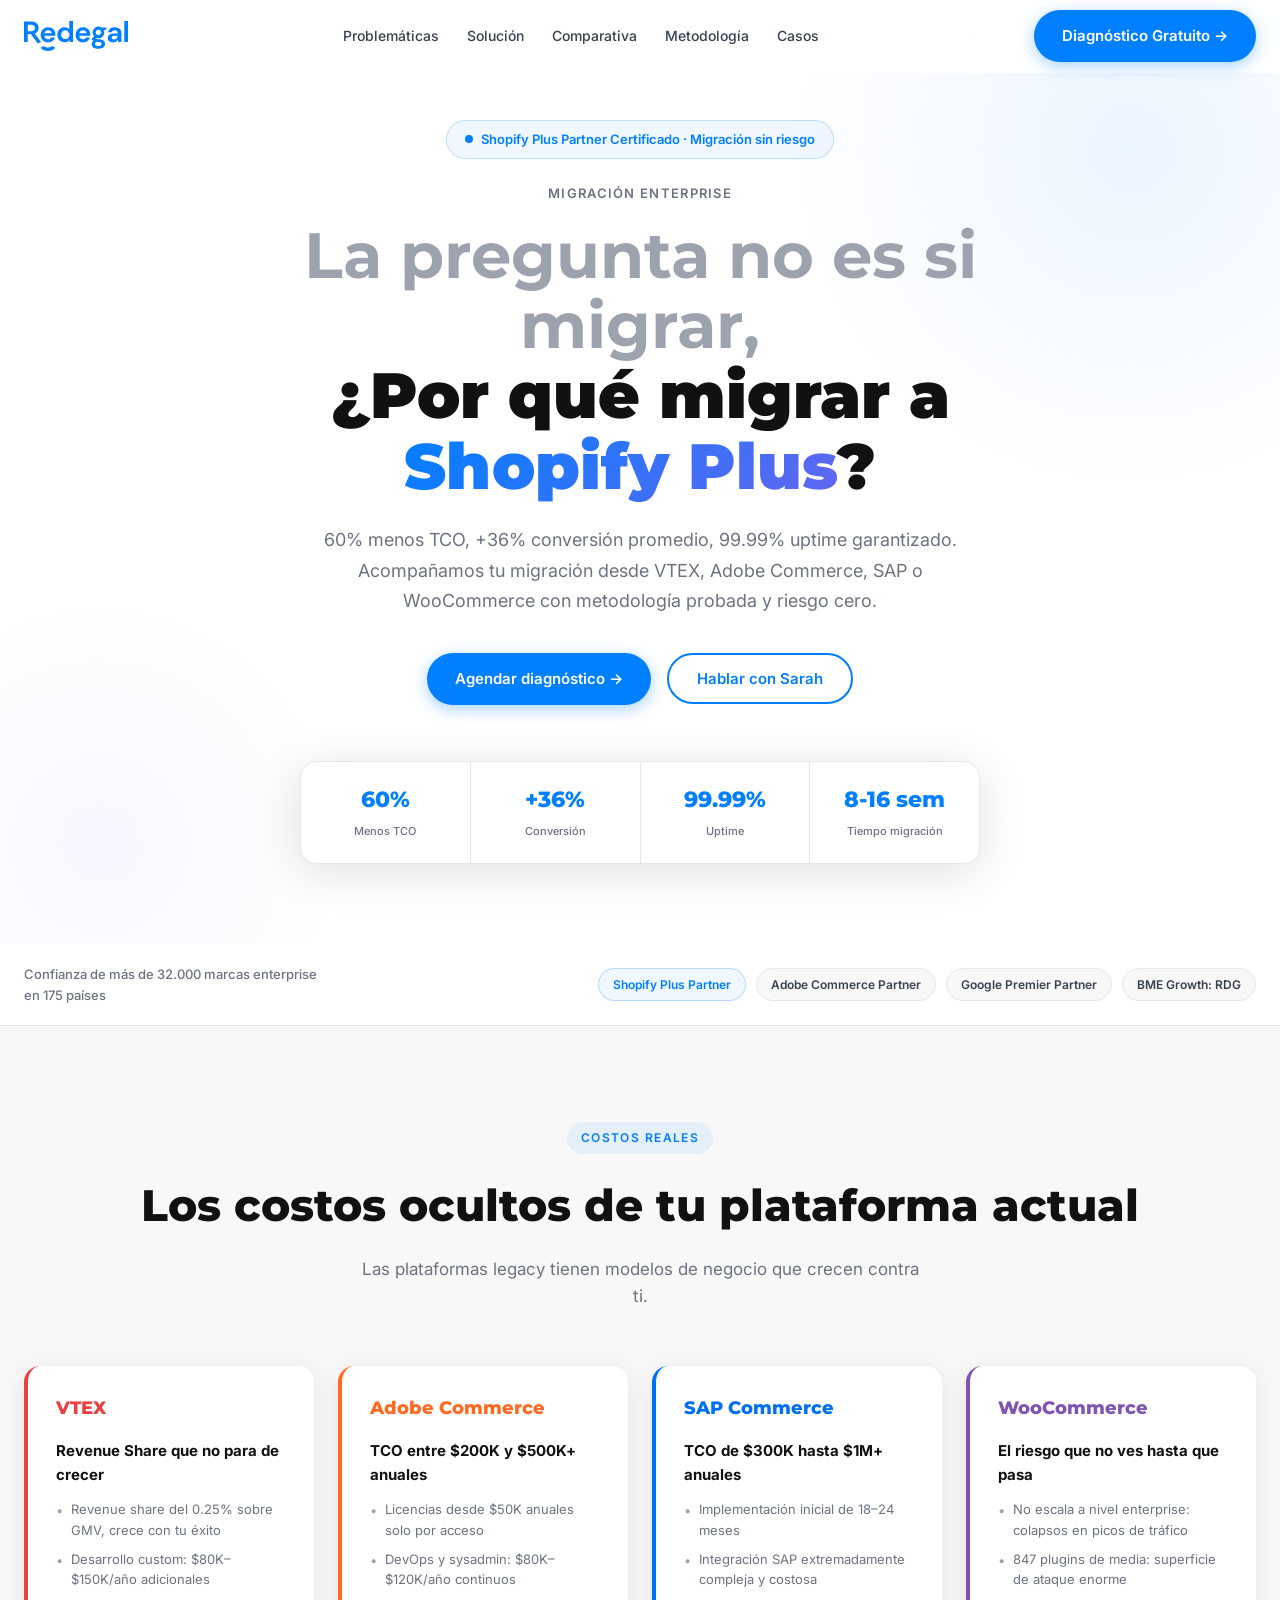
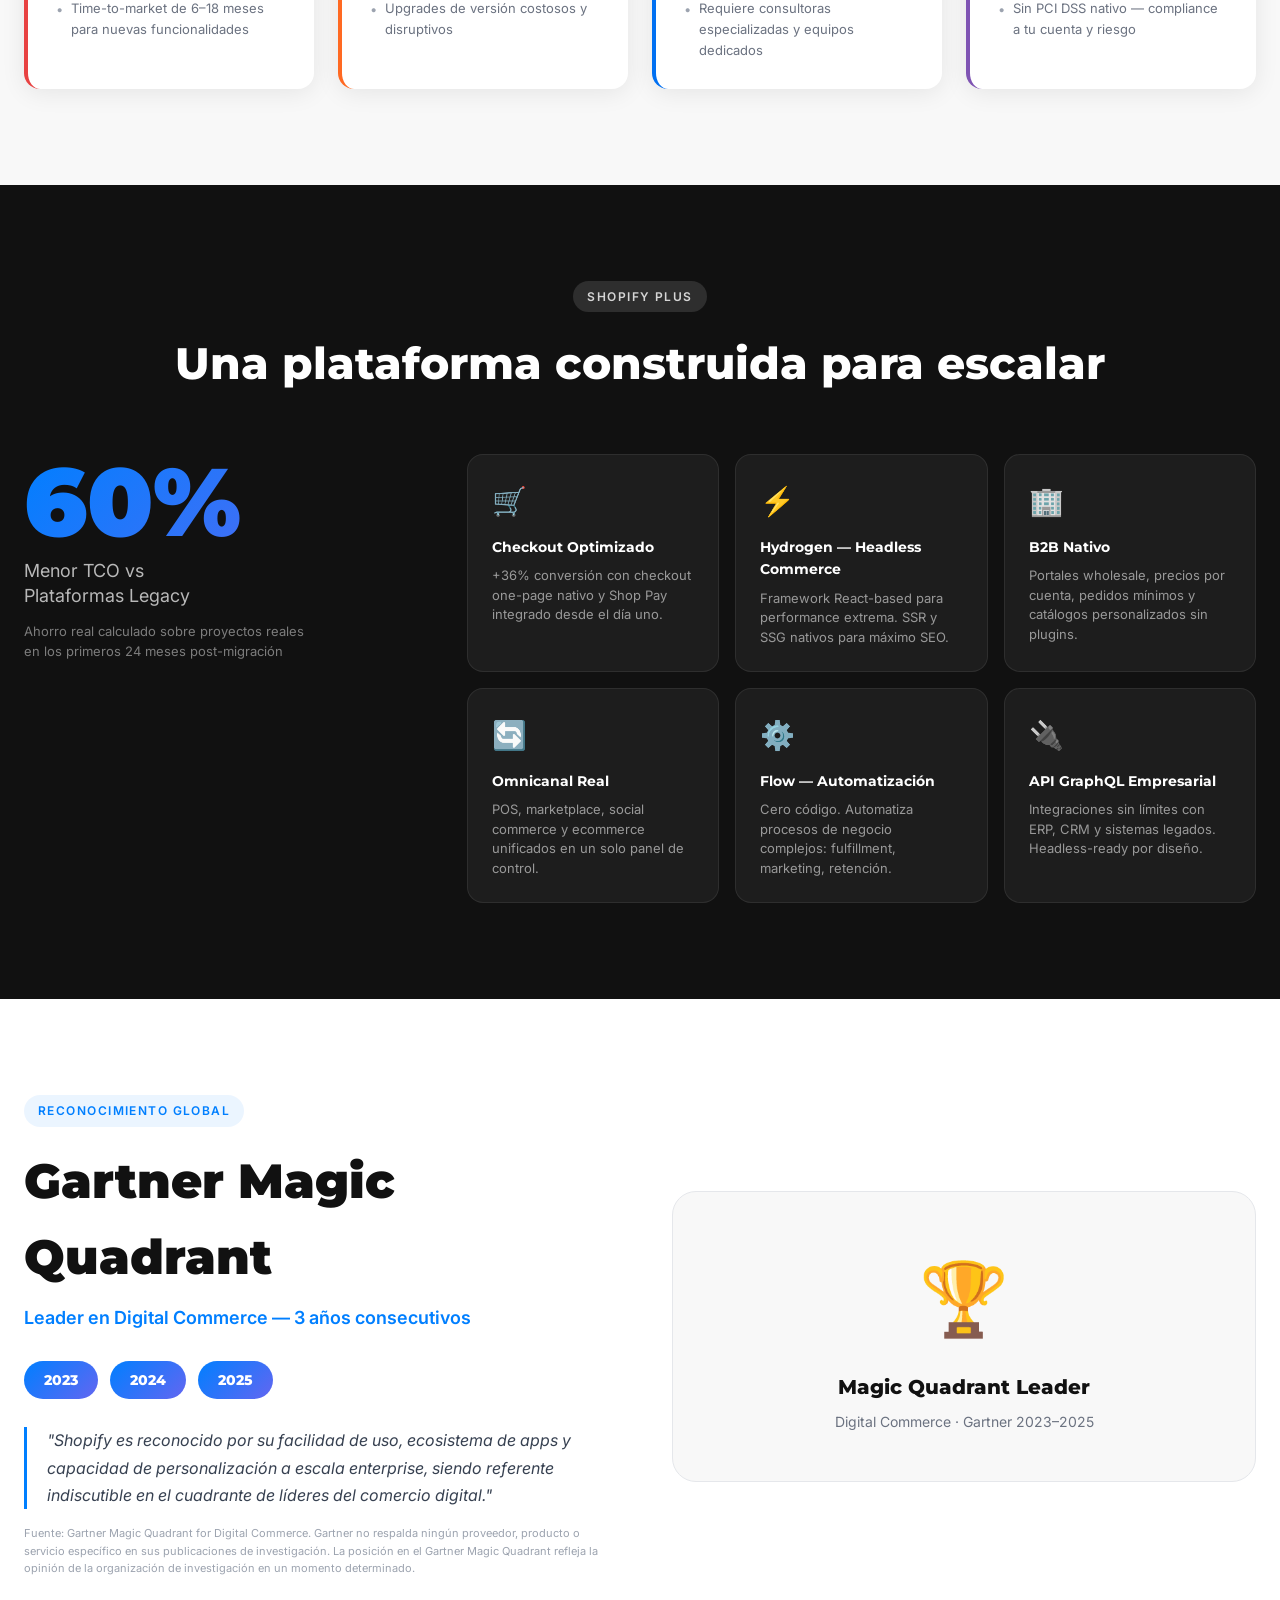
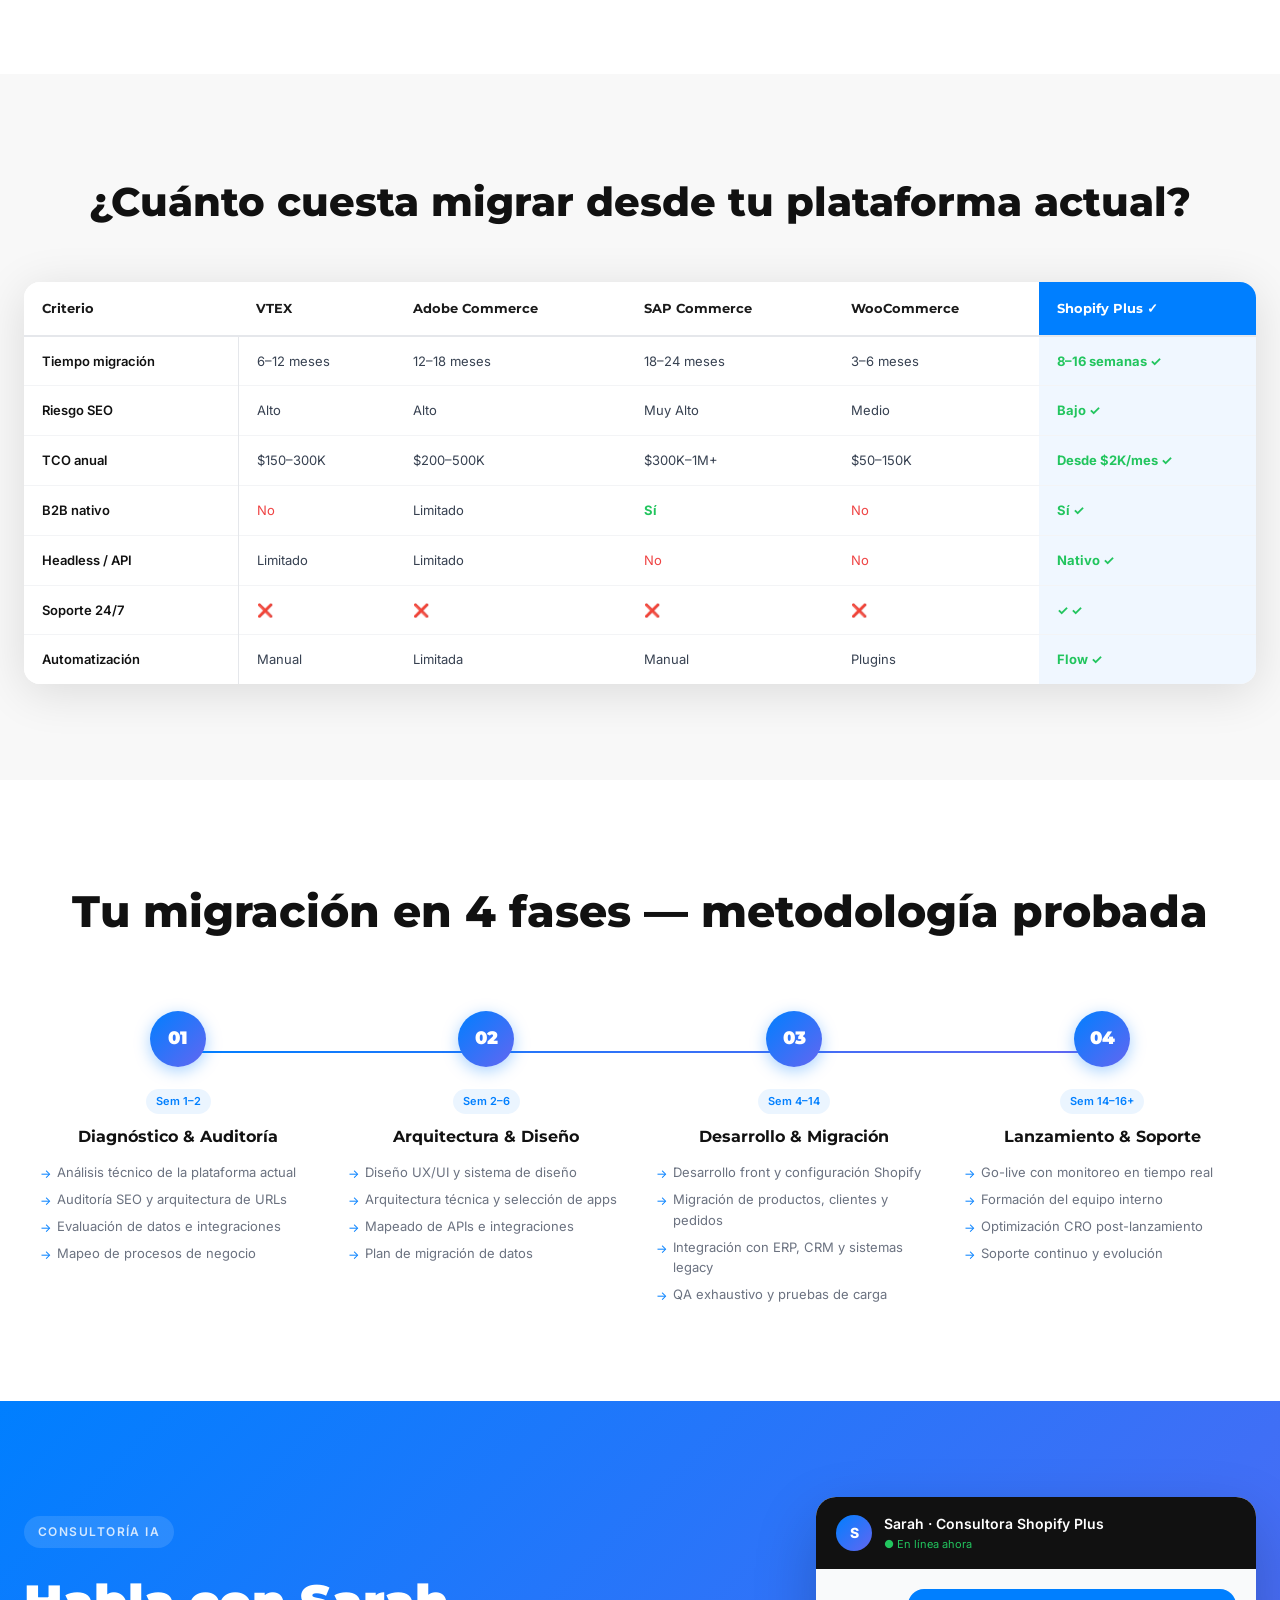
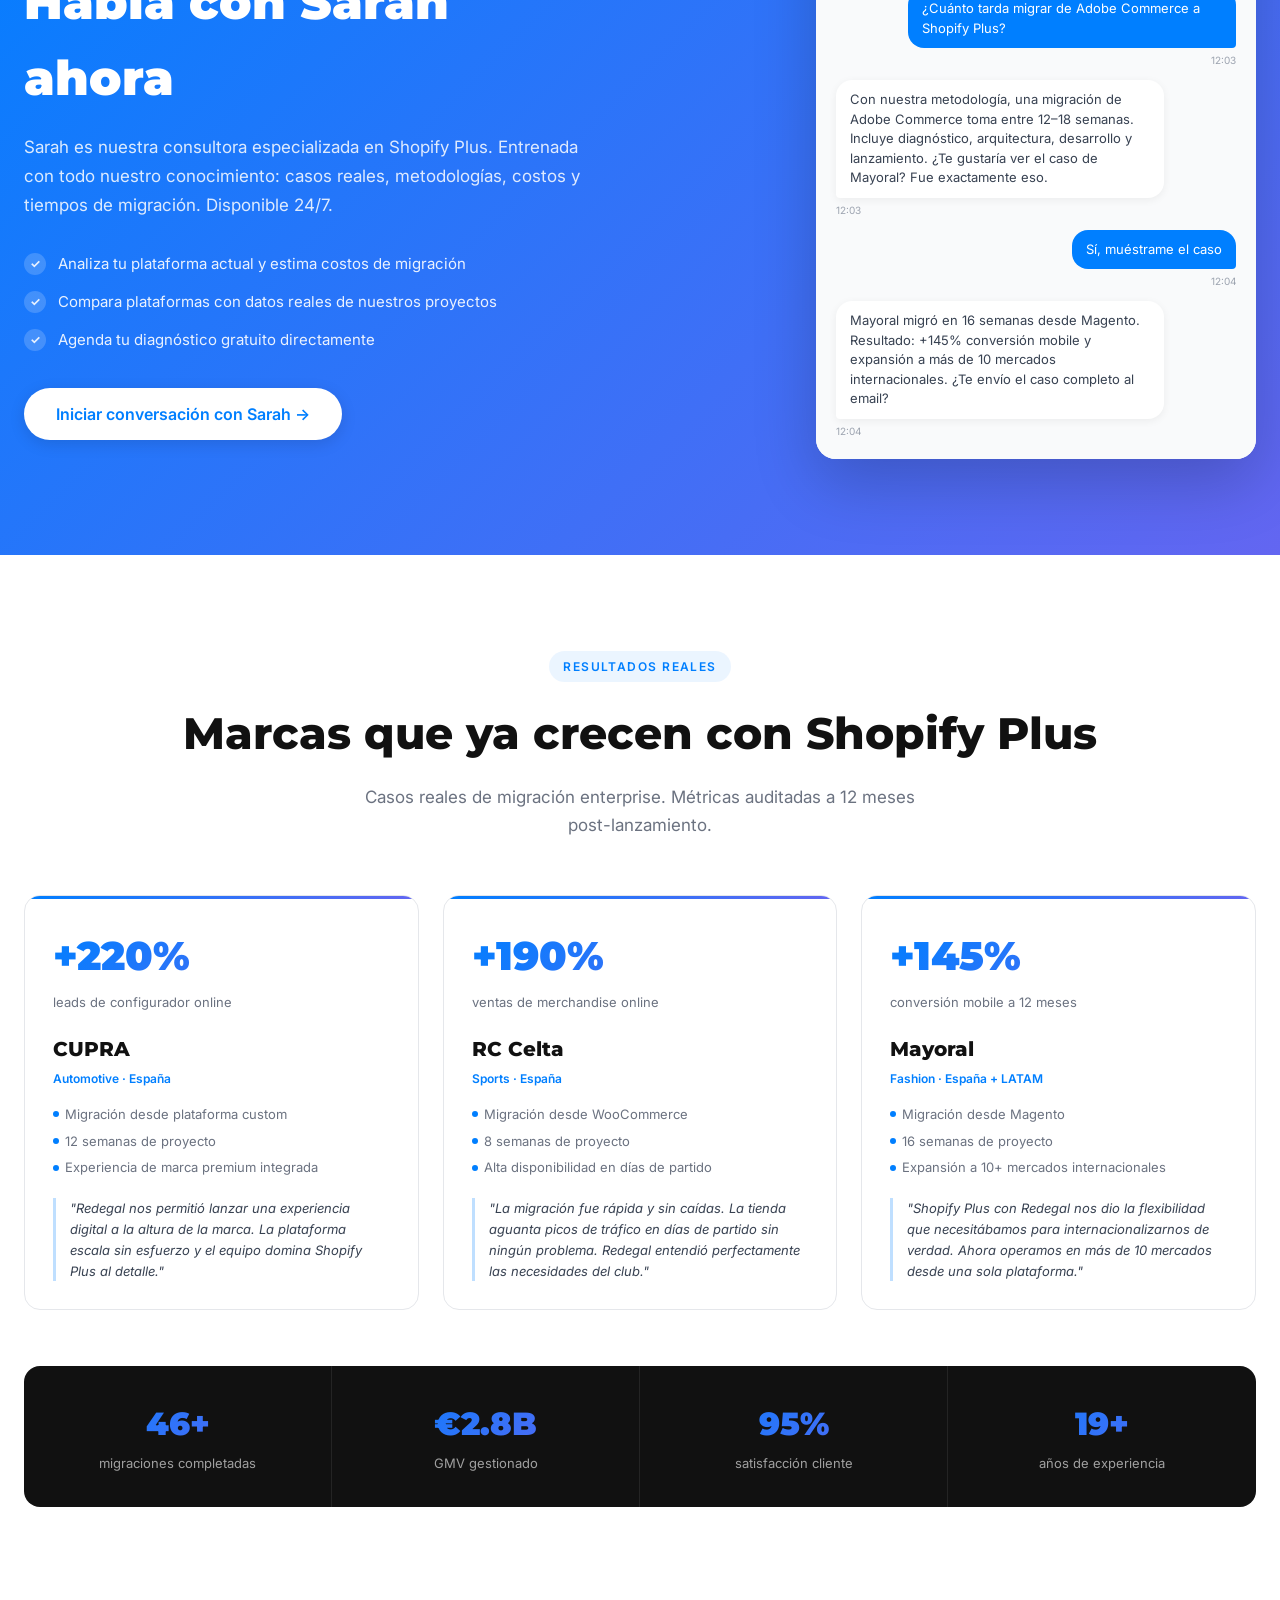
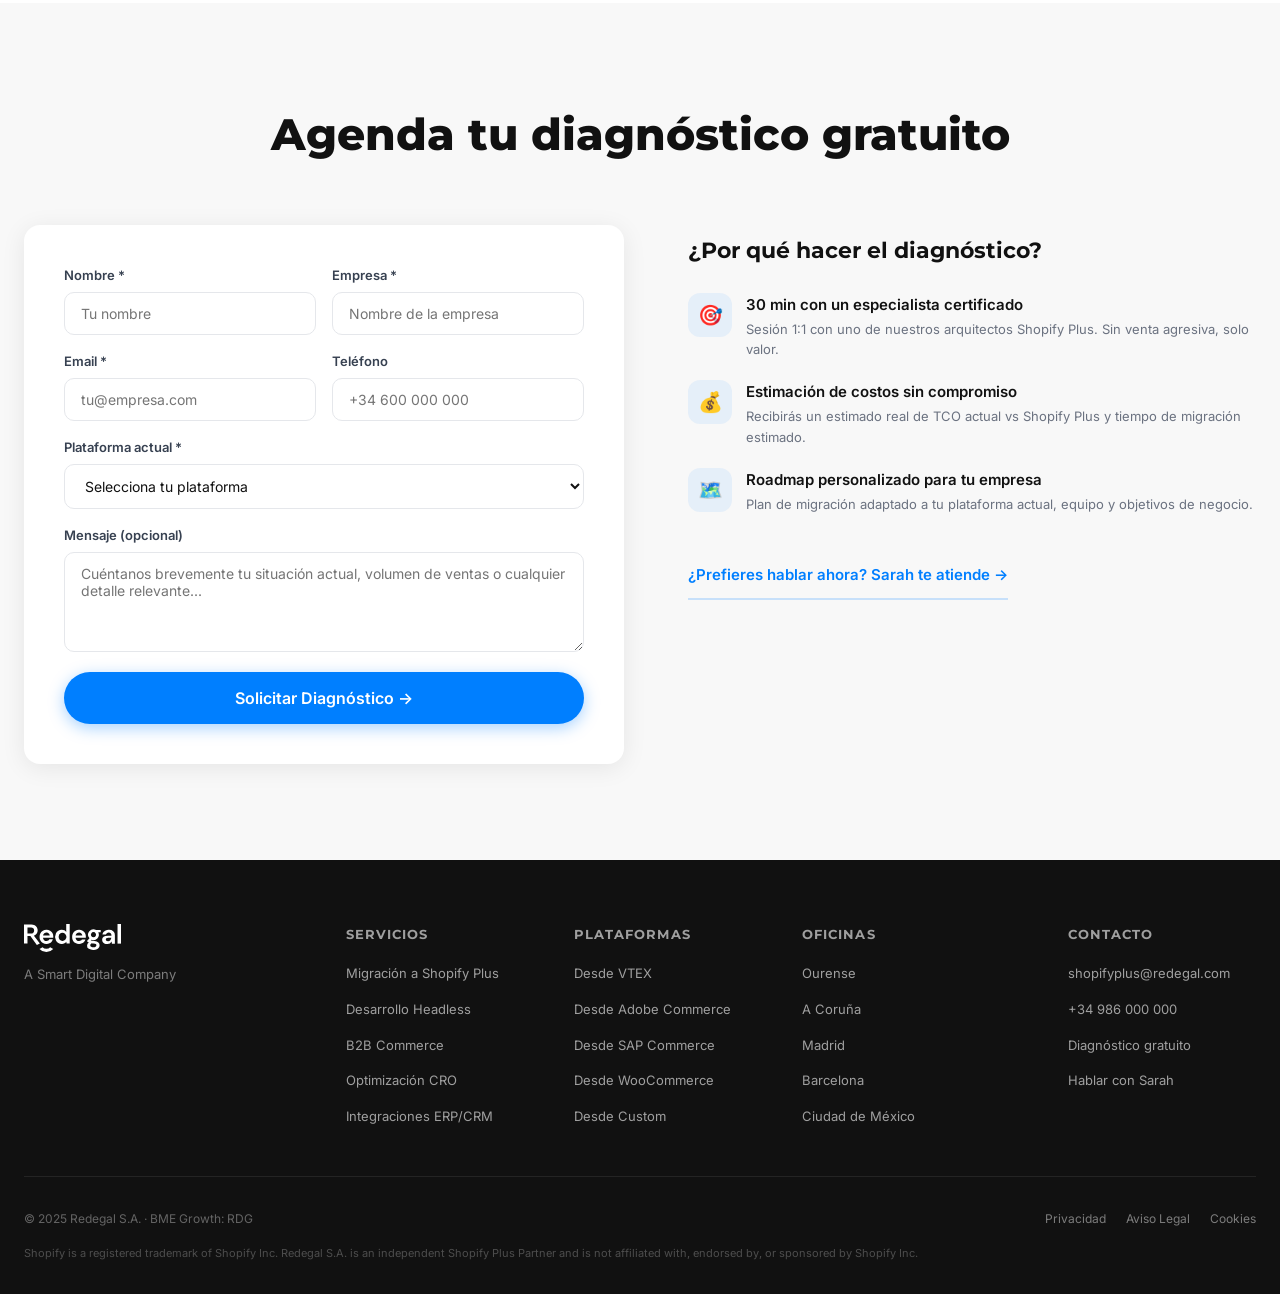
==== commit c449b4e0: "Aplicar feedback Fernando: logo Redegal real, casos Cupra/Celta/Mayoral, pagos y envío actualizados " ====
--- a/system/index.html
+++ b/system/index.html
@@ -3,14 +3,939 @@
 <head>
   <meta charset="UTF-8" />
   <meta name="viewport" content="width=device-width, initial-scale=1.0" />
-  <meta name="description" content="Shopify Plus Partner Certificado en México. Migraciones enterprise desde VTEX, Adobe Commerce, SAP y WooCommerce. ROI en 3-9 meses, 60% menos TCO. Redegal." />
-  <meta name="theme-color" content="#0a0a1a" />
-  <meta property="og:title" content="Migra a Shopify Plus — Redegal, Partner Certificado México" />
+  <meta name="robots" content="noindex, nofollow" />
+  <meta name="description" content="Shopify Plus Partner Certificado España y LATAM. Migraciones enterprise desde VTEX, Adobe Commerce, SAP y WooCommerce. 60% menos TCO, +36% conversión, 8-16 semanas. Redegal." />
+  <meta property="og:title" content="Shopify Plus System — Redegal, Partner Certificado" />
   <meta property="og:description" content="60% menos TCO. +36% conversión. Migración sin riesgo en 8-16 semanas. Shopify Plus Partner Certificado." />
   <meta property="og:type" content="website" />
-  <title>Migra a Shopify Plus — Redegal | Partner Certificado México</title>
-  <link rel="stylesheet" href="style.css" />
-  <link rel="preconnect" href="https://fonts.gstatic.com" />
+  <title>Shopify Plus System — Redegal | Partner Certificado España &amp; LATAM</title>
+  <link rel="preconnect" href="https://fonts.googleapis.com" />
+  <link rel="preconnect" href="https://fonts.gstatic.com" crossorigin />
+  <link href="https://fonts.googleapis.com/css2?family=Montserrat:wght@400;500;600;700;800;900&family=Inter:wght@300;400;500;600&display=swap" rel="stylesheet" />
+  <style>
+    /* ==============================
+       RESET & BASE
+    ============================== */
+    *, *::before, *::after { box-sizing: border-box; margin: 0; padding: 0; }
+    html { scroll-behavior: smooth; font-size: 16px; }
+    body {
+      font-family: 'Inter', sans-serif;
+      color: #1a1a1a;
+      background: #ffffff;
+      line-height: 1.6;
+      overflow-x: hidden;
+    }
+    img { max-width: 100%; display: block; }
+    a { text-decoration: none; color: inherit; }
+    ul { list-style: none; }
+    button { cursor: pointer; border: none; background: none; font-family: inherit; }
+
+    /* ==============================
+       DESIGN TOKENS
+    ============================== */
+    :root {
+      --blue: #007fff;
+      --indigo: #6366f1;
+      --dark: #111111;
+      --gray-bg: #f8f8f8;
+      --white: #ffffff;
+      --text-muted: #6b7280;
+      --border: #e5e7eb;
+      --radius-pill: 50px;
+      --radius-card: 16px;
+      --shadow: 0 4px 24px rgba(0,0,0,0.08);
+      --shadow-lg: 0 8px 48px rgba(0,0,0,0.12);
+      --gradient: linear-gradient(135deg, #007fff, #6366f1);
+    }
+
+    /* ==============================
+       UTILITIES
+    ============================== */
+    .container { max-width: 1280px; margin: 0 auto; padding: 0 24px; }
+    .text-gradient {
+      background: var(--gradient);
+      -webkit-background-clip: text;
+      -webkit-text-fill-color: transparent;
+      background-clip: text;
+    }
+    .section-label {
+      display: inline-block;
+      font-family: 'Inter', sans-serif;
+      font-size: 12px;
+      font-weight: 600;
+      letter-spacing: 0.12em;
+      text-transform: uppercase;
+      color: var(--blue);
+      background: rgba(0,127,255,0.08);
+      padding: 6px 14px;
+      border-radius: 50px;
+      margin-bottom: 16px;
+    }
+    .section-label.light { color: rgba(255,255,255,0.8); background: rgba(255,255,255,0.12); }
+    .btn {
+      display: inline-flex;
+      align-items: center;
+      gap: 8px;
+      padding: 14px 28px;
+      border-radius: var(--radius-pill);
+      font-family: 'Inter', sans-serif;
+      font-size: 15px;
+      font-weight: 600;
+      transition: all 0.25s ease;
+      white-space: nowrap;
+    }
+    .btn-primary {
+      background: var(--blue);
+      color: #fff;
+      box-shadow: 0 4px 16px rgba(0,127,255,0.35);
+    }
+    .btn-primary:hover { background: #0070e0; transform: translateY(-2px); box-shadow: 0 8px 24px rgba(0,127,255,0.4); }
+    .btn-outline {
+      background: transparent;
+      color: var(--blue);
+      border: 2px solid var(--blue);
+    }
+    .btn-outline:hover { background: var(--blue); color: #fff; transform: translateY(-2px); }
+    .btn-white {
+      background: #fff;
+      color: var(--blue);
+      box-shadow: 0 4px 16px rgba(0,0,0,0.12);
+    }
+    .btn-white:hover { transform: translateY(-2px); box-shadow: 0 8px 28px rgba(0,0,0,0.18); }
+
+    /* Reveal animation */
+    .reveal { opacity: 0; transform: translateY(28px); transition: opacity 0.6s ease, transform 0.6s ease; }
+    .reveal.visible { opacity: 1; transform: translateY(0); }
+
+    /* ==============================
+       NAV
+    ============================== */
+    #navbar {
+      position: fixed;
+      top: 0; left: 0; right: 0;
+      z-index: 1000;
+      background: rgba(255,255,255,0.9);
+      backdrop-filter: blur(12px);
+      -webkit-backdrop-filter: blur(12px);
+      border-bottom: 1px solid transparent;
+      transition: border-color 0.3s, box-shadow 0.3s;
+    }
+    #navbar.scrolled { border-color: var(--border); box-shadow: 0 2px 20px rgba(0,0,0,0.06); }
+    .nav-inner {
+      display: flex;
+      align-items: center;
+      justify-content: space-between;
+      height: 72px;
+      gap: 32px;
+    }
+    .nav-logo { display: flex; align-items: center; gap: 10px; flex-shrink: 0; }
+    .nav-logo img {
+      height: 30px;
+      width: auto;
+      display: block;
+    }
+    .nav-links {
+      display: flex;
+      align-items: center;
+      gap: 4px;
+    }
+    .nav-links a {
+      font-size: 14px;
+      font-weight: 500;
+      color: #374151;
+      padding: 8px 12px;
+      border-radius: 8px;
+      transition: color 0.2s, background 0.2s;
+    }
+    .nav-links a:hover { color: var(--blue); background: rgba(0,127,255,0.06); }
+    .nav-cta { flex-shrink: 0; }
+    .hamburger {
+      display: none;
+      flex-direction: column;
+      gap: 5px;
+      padding: 8px;
+      cursor: pointer;
+    }
+    .hamburger span {
+      display: block;
+      width: 24px; height: 2px;
+      background: #374151;
+      border-radius: 2px;
+      transition: all 0.3s;
+    }
+    .hamburger.open span:nth-child(1) { transform: translateY(7px) rotate(45deg); }
+    .hamburger.open span:nth-child(2) { opacity: 0; }
+    .hamburger.open span:nth-child(3) { transform: translateY(-7px) rotate(-45deg); }
+    .mobile-menu {
+      display: none;
+      position: fixed;
+      top: 72px; left: 0; right: 0;
+      background: #fff;
+      border-bottom: 1px solid var(--border);
+      padding: 16px 24px 24px;
+      box-shadow: 0 8px 32px rgba(0,0,0,0.1);
+      z-index: 999;
+    }
+    .mobile-menu.open { display: block; }
+    .mobile-menu ul { display: flex; flex-direction: column; gap: 4px; margin-bottom: 16px; }
+    .mobile-menu a {
+      display: block;
+      padding: 12px 16px;
+      font-size: 15px;
+      font-weight: 500;
+      color: #374151;
+      border-radius: 10px;
+    }
+    .mobile-menu a:hover { background: var(--gray-bg); color: var(--blue); }
+
+    /* ==============================
+       HERO
+    ============================== */
+    #hero {
+      padding-top: 120px;
+      padding-bottom: 80px;
+      background: #fff;
+      position: relative;
+      overflow: hidden;
+    }
+    .hero-orb {
+      position: absolute;
+      top: -200px; right: -200px;
+      width: 700px; height: 700px;
+      background: radial-gradient(circle, rgba(0,127,255,0.08) 0%, transparent 70%);
+      border-radius: 50%;
+      pointer-events: none;
+    }
+    .hero-orb-2 {
+      position: absolute;
+      bottom: -150px; left: -150px;
+      width: 500px; height: 500px;
+      background: radial-gradient(circle, rgba(99,102,241,0.06) 0%, transparent 70%);
+      border-radius: 50%;
+      pointer-events: none;
+    }
+    .hero-inner { position: relative; z-index: 1; text-align: center; max-width: 860px; margin: 0 auto; }
+    .hero-badge {
+      display: inline-flex;
+      align-items: center;
+      gap: 8px;
+      background: rgba(0,127,255,0.06);
+      border: 1px solid rgba(0,127,255,0.2);
+      border-radius: 50px;
+      padding: 8px 18px;
+      font-size: 13px;
+      font-weight: 600;
+      color: var(--blue);
+      margin-bottom: 24px;
+    }
+    .hero-badge-dot {
+      width: 8px; height: 8px;
+      background: var(--blue);
+      border-radius: 50%;
+      animation: pulse 2s infinite;
+    }
+    @keyframes pulse {
+      0%, 100% { opacity: 1; transform: scale(1); }
+      50% { opacity: 0.5; transform: scale(0.8); }
+    }
+    .hero-eyebrow {
+      font-size: 13px;
+      font-weight: 600;
+      letter-spacing: 0.1em;
+      text-transform: uppercase;
+      color: var(--text-muted);
+      margin-bottom: 16px;
+    }
+    .hero-h1 {
+      font-family: 'Montserrat', sans-serif;
+      font-weight: 900;
+      font-size: clamp(36px, 5.5vw, 64px);
+      line-height: 1.1;
+      margin-bottom: 24px;
+    }
+    .hero-h1 .line1 {
+      display: block;
+      color: #9ca3af;
+      font-weight: 700;
+    }
+    .hero-h1 .line2 { display: block; color: var(--dark); }
+    .hero-subtitle {
+      font-size: clamp(16px, 2vw, 18px);
+      color: #6b7280;
+      max-width: 680px;
+      margin: 0 auto 36px;
+      line-height: 1.7;
+    }
+    .hero-ctas {
+      display: flex;
+      align-items: center;
+      justify-content: center;
+      gap: 16px;
+      flex-wrap: wrap;
+      margin-bottom: 56px;
+    }
+    .hero-stats {
+      display: flex;
+      align-items: stretch;
+      justify-content: center;
+      background: #fff;
+      border-radius: var(--radius-card);
+      box-shadow: var(--shadow-lg);
+      border: 1px solid var(--border);
+      overflow: hidden;
+      max-width: 680px;
+      margin: 0 auto;
+    }
+    .hero-stat {
+      flex: 1;
+      padding: 20px 16px;
+      text-align: center;
+      border-right: 1px solid var(--border);
+    }
+    .hero-stat:last-child { border-right: none; }
+    .hero-stat-value {
+      font-family: 'Montserrat', sans-serif;
+      font-weight: 800;
+      font-size: 22px;
+      color: var(--blue);
+      display: block;
+    }
+    .hero-stat-label { font-size: 11px; color: var(--text-muted); font-weight: 500; margin-top: 2px; }
+
+    /* ==============================
+       TRUST BAR
+    ============================== */
+    #trust {
+      background: #fff;
+      border-bottom: 1px solid var(--border);
+      padding: 20px 0;
+    }
+    .trust-inner {
+      display: flex;
+      align-items: center;
+      justify-content: space-between;
+      gap: 24px;
+      flex-wrap: wrap;
+    }
+    .trust-text {
+      font-size: 13px;
+      color: var(--text-muted);
+      font-weight: 500;
+      max-width: 300px;
+    }
+    .trust-logos {
+      display: flex;
+      align-items: center;
+      gap: 10px;
+      flex-wrap: wrap;
+    }
+    .trust-pill {
+      font-size: 12px;
+      font-weight: 600;
+      color: #374151;
+      background: var(--gray-bg);
+      border: 1px solid var(--border);
+      border-radius: 50px;
+      padding: 6px 14px;
+      white-space: nowrap;
+    }
+    .trust-pill.highlight { background: rgba(0,127,255,0.06); border-color: rgba(0,127,255,0.25); color: var(--blue); }
+
+    /* ==============================
+       PROBLEMS
+    ============================== */
+    #problems { background: var(--gray-bg); padding: 96px 0; }
+    .problems-header { text-align: center; margin-bottom: 56px; }
+    .problems-header h2 {
+      font-family: 'Montserrat', sans-serif;
+      font-weight: 800;
+      font-size: clamp(28px, 4vw, 44px);
+      color: var(--dark);
+      margin-bottom: 16px;
+    }
+    .problems-header p { font-size: 17px; color: var(--text-muted); max-width: 560px; margin: 0 auto; }
+    .problems-grid {
+      display: grid;
+      grid-template-columns: repeat(auto-fit, minmax(280px, 1fr));
+      gap: 24px;
+    }
+    .problem-card {
+      background: #fff;
+      border-radius: var(--radius-card);
+      padding: 28px;
+      box-shadow: var(--shadow);
+      border-left: 4px solid;
+      transition: transform 0.25s, box-shadow 0.25s;
+    }
+    .problem-card:hover { transform: translateY(-4px); box-shadow: var(--shadow-lg); }
+    .problem-card-header { display: flex; align-items: center; gap: 12px; margin-bottom: 16px; }
+    .problem-platform {
+      font-family: 'Montserrat', sans-serif;
+      font-weight: 800;
+      font-size: 18px;
+    }
+    .problem-card-title { font-weight: 700; font-size: 15px; color: var(--dark); margin-bottom: 12px; }
+    .problem-details { display: flex; flex-direction: column; gap: 8px; }
+    .problem-detail {
+      font-size: 13px;
+      color: #6b7280;
+      display: flex;
+      align-items: flex-start;
+      gap: 8px;
+    }
+    .problem-detail::before { content: '•'; color: #9ca3af; flex-shrink: 0; margin-top: 1px; }
+
+    /* ==============================
+       SOLUTION
+    ============================== */
+    #solution { background: var(--dark); padding: 96px 0; }
+    .solution-header { text-align: center; margin-bottom: 56px; }
+    .solution-header h2 {
+      font-family: 'Montserrat', sans-serif;
+      font-weight: 800;
+      font-size: clamp(28px, 4vw, 44px);
+      color: #fff;
+      margin-bottom: 16px;
+    }
+    .solution-inner { display: grid; grid-template-columns: 1fr 2fr; gap: 48px; align-items: start; }
+    .solution-metric { color: #fff; }
+    .solution-metric-value {
+      font-family: 'Montserrat', sans-serif;
+      font-weight: 900;
+      font-size: 96px;
+      line-height: 1;
+      background: var(--gradient);
+      -webkit-background-clip: text;
+      -webkit-text-fill-color: transparent;
+      background-clip: text;
+    }
+    .solution-metric-label { font-size: 18px; color: rgba(255,255,255,0.7); margin-top: 8px; line-height: 1.4; }
+    .solution-metric-sub { font-size: 13px; color: rgba(255,255,255,0.45); margin-top: 12px; }
+    .bento-grid {
+      display: grid;
+      grid-template-columns: repeat(3, 1fr);
+      gap: 16px;
+    }
+    .bento-card {
+      background: rgba(255,255,255,0.05);
+      border: 1px solid rgba(255,255,255,0.08);
+      border-radius: var(--radius-card);
+      padding: 24px;
+      transition: background 0.25s, border-color 0.25s, transform 0.25s;
+    }
+    .bento-card:hover {
+      background: rgba(255,255,255,0.08);
+      border-color: rgba(0,127,255,0.3);
+      transform: translateY(-3px);
+    }
+    .bento-icon { font-size: 28px; margin-bottom: 12px; }
+    .bento-title { font-family: 'Montserrat', sans-serif; font-weight: 700; font-size: 14px; color: #fff; margin-bottom: 8px; }
+    .bento-desc { font-size: 13px; color: rgba(255,255,255,0.55); line-height: 1.5; }
+
+    /* ==============================
+       GARTNER
+    ============================== */
+    #gartner { background: #fff; padding: 96px 0; }
+    .gartner-inner { display: grid; grid-template-columns: 1fr 1fr; gap: 64px; align-items: center; }
+    .gartner-left .section-label { margin-bottom: 16px; }
+    .gartner-left h2 {
+      font-family: 'Montserrat', sans-serif;
+      font-weight: 900;
+      font-size: clamp(28px, 4vw, 48px);
+      color: var(--dark);
+      margin-bottom: 8px;
+    }
+    .gartner-left h3 { font-size: 18px; font-weight: 600; color: var(--blue); margin-bottom: 28px; }
+    .gartner-years { display: flex; gap: 12px; margin-bottom: 28px; }
+    .year-badge {
+      background: var(--gradient);
+      color: #fff;
+      font-family: 'Montserrat', sans-serif;
+      font-weight: 800;
+      font-size: 14px;
+      padding: 8px 20px;
+      border-radius: 50px;
+    }
+    .gartner-quote {
+      font-size: 16px;
+      color: #374151;
+      font-style: italic;
+      line-height: 1.7;
+      border-left: 3px solid var(--blue);
+      padding-left: 20px;
+      margin-bottom: 16px;
+    }
+    .gartner-legal { font-size: 11px; color: #9ca3af; }
+    .gartner-right { display: flex; align-items: center; justify-content: center; }
+    .gartner-visual {
+      background: var(--gray-bg);
+      border-radius: 24px;
+      padding: 48px;
+      text-align: center;
+      width: 100%;
+      border: 1px solid var(--border);
+    }
+    .gartner-visual-icon { font-size: 72px; margin-bottom: 16px; }
+    .gartner-visual-title {
+      font-family: 'Montserrat', sans-serif;
+      font-weight: 800;
+      font-size: 20px;
+      color: var(--dark);
+      margin-bottom: 8px;
+    }
+    .gartner-visual-sub { font-size: 14px; color: var(--text-muted); }
+
+    /* ==============================
+       COMPARISON TABLE
+    ============================== */
+    #comparison { background: var(--gray-bg); padding: 96px 0; }
+    .comparison-header { text-align: center; margin-bottom: 48px; }
+    .comparison-header h2 {
+      font-family: 'Montserrat', sans-serif;
+      font-weight: 800;
+      font-size: clamp(26px, 3.5vw, 40px);
+      color: var(--dark);
+    }
+    .table-wrap { overflow-x: auto; border-radius: var(--radius-card); box-shadow: var(--shadow-lg); }
+    table { width: 100%; border-collapse: collapse; background: #fff; min-width: 760px; }
+    thead th {
+      padding: 16px 18px;
+      font-family: 'Montserrat', sans-serif;
+      font-weight: 700;
+      font-size: 13px;
+      text-align: left;
+      background: #fff;
+      border-bottom: 2px solid var(--border);
+      white-space: nowrap;
+    }
+    thead th:first-child { position: sticky; left: 0; background: #fff; z-index: 2; }
+    thead th.col-plus {
+      background: var(--blue);
+      color: #fff;
+    }
+    tbody tr { border-bottom: 1px solid #f3f4f6; }
+    tbody tr:last-child { border-bottom: none; }
+    tbody tr:hover { background: #fafafa; }
+    tbody td {
+      padding: 14px 18px;
+      font-size: 13px;
+      color: #374151;
+    }
+    tbody td:first-child {
+      position: sticky;
+      left: 0;
+      background: #fff;
+      font-weight: 600;
+      color: var(--dark);
+      z-index: 1;
+      border-right: 1px solid var(--border);
+    }
+    tbody tr:hover td:first-child { background: #fafafa; }
+    .col-plus-cell {
+      background: rgba(0,127,255,0.06);
+      color: var(--blue);
+      font-weight: 600;
+    }
+    .check { color: #22c55e; font-weight: 700; }
+    .cross { color: #ef4444; }
+
+    /* ==============================
+       METHODOLOGY
+    ============================== */
+    #methodology { background: #fff; padding: 96px 0; }
+    .methodology-header { text-align: center; margin-bottom: 64px; }
+    .methodology-header h2 {
+      font-family: 'Montserrat', sans-serif;
+      font-weight: 800;
+      font-size: clamp(26px, 3.5vw, 44px);
+      color: var(--dark);
+    }
+    .steps-grid {
+      display: grid;
+      grid-template-columns: repeat(4, 1fr);
+      gap: 0;
+      position: relative;
+    }
+    .steps-grid::before {
+      content: '';
+      position: absolute;
+      top: 40px; left: 12.5%; right: 12.5%;
+      height: 2px;
+      background: linear-gradient(90deg, var(--blue), var(--indigo));
+      z-index: 0;
+    }
+    .step { padding: 0 16px; position: relative; z-index: 1; }
+    .step-num {
+      width: 56px; height: 56px;
+      border-radius: 50%;
+      background: var(--gradient);
+      color: #fff;
+      font-family: 'Montserrat', sans-serif;
+      font-weight: 900;
+      font-size: 18px;
+      display: flex;
+      align-items: center;
+      justify-content: center;
+      margin: 0 auto 20px;
+      box-shadow: 0 4px 16px rgba(0,127,255,0.35);
+    }
+    .step-content { text-align: center; }
+    .step-duration {
+      display: inline-block;
+      font-size: 11px;
+      font-weight: 600;
+      color: var(--blue);
+      background: rgba(0,127,255,0.08);
+      padding: 4px 10px;
+      border-radius: 50px;
+      margin-bottom: 10px;
+    }
+    .step-title {
+      font-family: 'Montserrat', sans-serif;
+      font-weight: 700;
+      font-size: 16px;
+      color: var(--dark);
+      margin-bottom: 12px;
+    }
+    .step-list { text-align: left; display: flex; flex-direction: column; gap: 6px; }
+    .step-list li { font-size: 13px; color: #6b7280; display: flex; align-items: flex-start; gap: 6px; }
+    .step-list li::before { content: '→'; color: var(--blue); flex-shrink: 0; font-size: 12px; margin-top: 2px; }
+
+    /* ==============================
+       SARAH SECTION
+    ============================== */
+    #sarah-section {
+      background: var(--gradient);
+      padding: 96px 0;
+    }
+    .sarah-inner {
+      display: grid;
+      grid-template-columns: 1fr 1fr;
+      gap: 64px;
+      align-items: center;
+    }
+    .sarah-left { color: #fff; }
+    .sarah-left h2 {
+      font-family: 'Montserrat', sans-serif;
+      font-weight: 900;
+      font-size: clamp(30px, 4vw, 48px);
+      margin-bottom: 16px;
+    }
+    .sarah-left p { font-size: 17px; opacity: 0.85; line-height: 1.7; margin-bottom: 32px; }
+    .sarah-capabilities { display: flex; flex-direction: column; gap: 14px; margin-bottom: 36px; }
+    .sarah-cap {
+      display: flex;
+      align-items: flex-start;
+      gap: 12px;
+      font-size: 15px;
+      opacity: 0.9;
+    }
+    .sarah-cap-check {
+      width: 22px; height: 22px;
+      background: rgba(255,255,255,0.2);
+      border-radius: 50%;
+      display: flex; align-items: center; justify-content: center;
+      flex-shrink: 0;
+      font-size: 12px;
+      font-weight: 700;
+      margin-top: 1px;
+    }
+    .sarah-right { display: flex; justify-content: flex-end; }
+    .chat-mockup {
+      background: #fff;
+      border-radius: 20px;
+      box-shadow: 0 24px 64px rgba(0,0,0,0.2);
+      width: 100%;
+      max-width: 440px;
+      overflow: hidden;
+    }
+    .chat-header {
+      background: var(--dark);
+      padding: 16px 20px;
+      display: flex;
+      align-items: center;
+      gap: 12px;
+    }
+    .chat-avatar {
+      width: 36px; height: 36px;
+      background: var(--gradient);
+      border-radius: 50%;
+      display: flex; align-items: center; justify-content: center;
+      color: #fff;
+      font-weight: 800;
+      font-size: 14px;
+    }
+    .chat-name { color: #fff; font-weight: 600; font-size: 14px; }
+    .chat-status { font-size: 11px; color: #22c55e; }
+    .chat-body { padding: 20px; display: flex; flex-direction: column; gap: 12px; background: #f9fafb; }
+    .msg { max-width: 82%; display: flex; flex-direction: column; gap: 4px; }
+    .msg.user { align-self: flex-end; align-items: flex-end; }
+    .msg.sarah { align-self: flex-start; }
+    .msg-bubble {
+      padding: 10px 14px;
+      border-radius: 16px;
+      font-size: 13px;
+      line-height: 1.5;
+    }
+    .msg.user .msg-bubble { background: var(--blue); color: #fff; border-bottom-right-radius: 4px; }
+    .msg.sarah .msg-bubble { background: #fff; color: #374151; border-bottom-left-radius: 4px; box-shadow: 0 2px 8px rgba(0,0,0,0.06); }
+    .msg-time { font-size: 10px; color: #9ca3af; }
+
+    /* ==============================
+       SUCCESS STORIES
+    ============================== */
+    #stories { background: #fff; padding: 96px 0; }
+    .stories-header { text-align: center; margin-bottom: 56px; }
+    .stories-header h2 {
+      font-family: 'Montserrat', sans-serif;
+      font-weight: 800;
+      font-size: clamp(28px, 4vw, 44px);
+      color: var(--dark);
+      margin-bottom: 16px;
+    }
+    .stories-header p { font-size: 17px; color: var(--text-muted); max-width: 580px; margin: 0 auto; }
+    .stories-grid { display: grid; grid-template-columns: repeat(3, 1fr); gap: 24px; margin-bottom: 56px; }
+    .story-card {
+      border-radius: var(--radius-card);
+      border: 1px solid var(--border);
+      padding: 28px;
+      transition: transform 0.25s, box-shadow 0.25s;
+      position: relative;
+      overflow: hidden;
+    }
+    .story-card::before {
+      content: '';
+      position: absolute;
+      top: 0; left: 0; right: 0;
+      height: 3px;
+      background: var(--gradient);
+    }
+    .story-card:hover { transform: translateY(-4px); box-shadow: var(--shadow-lg); }
+    .story-metric {
+      font-family: 'Montserrat', sans-serif;
+      font-weight: 900;
+      font-size: 40px;
+      background: var(--gradient);
+      -webkit-background-clip: text;
+      -webkit-text-fill-color: transparent;
+      background-clip: text;
+      margin-bottom: 4px;
+    }
+    .story-metric-label { font-size: 13px; color: var(--text-muted); margin-bottom: 20px; }
+    .story-name { font-family: 'Montserrat', sans-serif; font-weight: 800; font-size: 20px; color: var(--dark); margin-bottom: 4px; }
+    .story-sector { font-size: 12px; color: var(--blue); font-weight: 600; margin-bottom: 16px; }
+    .story-details { display: flex; flex-direction: column; gap: 6px; margin-bottom: 20px; }
+    .story-detail { font-size: 13px; color: #6b7280; display: flex; align-items: center; gap: 6px; }
+    .story-detail-dot { width: 6px; height: 6px; background: var(--blue); border-radius: 50%; flex-shrink: 0; }
+    .story-quote {
+      font-size: 13px;
+      color: #374151;
+      font-style: italic;
+      line-height: 1.6;
+      border-left: 3px solid rgba(0,127,255,0.25);
+      padding-left: 14px;
+    }
+    .stats-banner {
+      display: grid;
+      grid-template-columns: repeat(4, 1fr);
+      background: var(--dark);
+      border-radius: var(--radius-card);
+      overflow: hidden;
+    }
+    .banner-stat {
+      padding: 32px 24px;
+      text-align: center;
+      border-right: 1px solid rgba(255,255,255,0.08);
+    }
+    .banner-stat:last-child { border-right: none; }
+    .banner-stat-value {
+      font-family: 'Montserrat', sans-serif;
+      font-weight: 900;
+      font-size: 32px;
+      background: var(--gradient);
+      -webkit-background-clip: text;
+      -webkit-text-fill-color: transparent;
+      background-clip: text;
+      display: block;
+    }
+    .banner-stat-label { font-size: 13px; color: rgba(255,255,255,0.6); margin-top: 4px; }
+
+    /* ==============================
+       CONTACT
+    ============================== */
+    #contact { background: var(--gray-bg); padding: 96px 0; }
+    .contact-header { text-align: center; margin-bottom: 56px; }
+    .contact-header h2 {
+      font-family: 'Montserrat', sans-serif;
+      font-weight: 800;
+      font-size: clamp(26px, 3.5vw, 44px);
+      color: var(--dark);
+    }
+    .contact-inner { display: grid; grid-template-columns: 1fr 1fr; gap: 64px; align-items: start; }
+    .form-card {
+      background: #fff;
+      border-radius: var(--radius-card);
+      padding: 40px;
+      box-shadow: var(--shadow);
+    }
+    .form-grid { display: grid; grid-template-columns: 1fr 1fr; gap: 16px; }
+    .form-group { display: flex; flex-direction: column; gap: 6px; }
+    .form-group.full { grid-column: 1 / -1; }
+    .form-group label { font-size: 13px; font-weight: 600; color: #374151; }
+    .form-group input,
+    .form-group select,
+    .form-group textarea {
+      padding: 12px 16px;
+      border: 1px solid var(--border);
+      border-radius: 10px;
+      font-family: 'Inter', sans-serif;
+      font-size: 14px;
+      color: var(--dark);
+      background: #fff;
+      transition: border-color 0.2s, box-shadow 0.2s;
+      outline: none;
+    }
+    .form-group input:focus,
+    .form-group select:focus,
+    .form-group textarea:focus {
+      border-color: var(--blue);
+      box-shadow: 0 0 0 3px rgba(0,127,255,0.1);
+    }
+    .form-group textarea { resize: vertical; min-height: 100px; }
+    .form-submit-wrap { margin-top: 20px; }
+    .form-success {
+      display: none;
+      text-align: center;
+      padding: 32px;
+    }
+    .form-success-icon { font-size: 48px; margin-bottom: 12px; }
+    .form-success h3 { font-family: 'Montserrat', sans-serif; font-weight: 700; font-size: 20px; color: var(--dark); margin-bottom: 8px; }
+    .form-success p { font-size: 14px; color: var(--text-muted); }
+    .contact-right { padding-top: 8px; }
+    .contact-right h3 {
+      font-family: 'Montserrat', sans-serif;
+      font-weight: 700;
+      font-size: 22px;
+      color: var(--dark);
+      margin-bottom: 24px;
+    }
+    .contact-benefits { display: flex; flex-direction: column; gap: 20px; margin-bottom: 36px; }
+    .contact-benefit { display: flex; align-items: flex-start; gap: 14px; }
+    .benefit-icon {
+      width: 44px; height: 44px;
+      background: rgba(0,127,255,0.08);
+      border-radius: 12px;
+      display: flex; align-items: center; justify-content: center;
+      font-size: 20px;
+      flex-shrink: 0;
+    }
+    .benefit-text h4 { font-weight: 600; font-size: 15px; color: var(--dark); margin-bottom: 2px; }
+    .benefit-text p { font-size: 13px; color: var(--text-muted); }
+    .contact-sarah-link {
+      display: inline-flex;
+      align-items: center;
+      gap: 8px;
+      font-size: 15px;
+      font-weight: 600;
+      color: var(--blue);
+      padding: 14px 0;
+      border-bottom: 2px solid rgba(0,127,255,0.2);
+      transition: border-color 0.2s;
+      cursor: pointer;
+    }
+    .contact-sarah-link:hover { border-color: var(--blue); }
+
+    /* ==============================
+       FOOTER
+    ============================== */
+    #footer { background: var(--dark); padding: 64px 0 32px; }
+    .footer-top {
+      display: grid;
+      grid-template-columns: 1.5fr 1fr 1fr 1.2fr 1fr;
+      gap: 40px;
+      padding-bottom: 48px;
+      border-bottom: 1px solid rgba(255,255,255,0.08);
+      margin-bottom: 32px;
+    }
+    .footer-brand {}
+    .footer-logo { display: flex; align-items: center; gap: 10px; margin-bottom: 12px; }
+    .footer-logo img {
+      height: 28px;
+      width: auto;
+      display: block;
+      filter: brightness(0) invert(1);
+    }
+    .footer-tagline { font-size: 13px; color: rgba(255,255,255,0.45); }
+    .footer-col h4 {
+      font-family: 'Montserrat', sans-serif;
+      font-weight: 700;
+      font-size: 13px;
+      color: rgba(255,255,255,0.6);
+      letter-spacing: 0.08em;
+      text-transform: uppercase;
+      margin-bottom: 16px;
+    }
+    .footer-col ul { display: flex; flex-direction: column; gap: 10px; }
+    .footer-col ul li a {
+      font-size: 13px;
+      color: rgba(255,255,255,0.6);
+      transition: color 0.2s;
+    }
+    .footer-col ul li a:hover { color: #fff; }
+    .footer-bottom {
+      display: flex;
+      align-items: center;
+      justify-content: space-between;
+      flex-wrap: wrap;
+      gap: 12px;
+    }
+    .footer-copy { font-size: 12px; color: rgba(255,255,255,0.35); }
+    .footer-links { display: flex; gap: 20px; }
+    .footer-links a { font-size: 12px; color: rgba(255,255,255,0.45); transition: color 0.2s; }
+    .footer-links a:hover { color: #fff; }
+    .footer-trademark { font-size: 11px; color: rgba(255,255,255,0.25); margin-top: 16px; }
+
+    /* ==============================
+       RESPONSIVE
+    ============================== */
+    @media (max-width: 1024px) {
+      .solution-inner { grid-template-columns: 1fr; }
+      .solution-metric { text-align: center; }
+      .solution-metric-value { font-size: 72px; }
+      .bento-grid { grid-template-columns: repeat(2, 1fr); }
+      .gartner-inner { grid-template-columns: 1fr; gap: 40px; }
+      .gartner-right { display: none; }
+      .steps-grid { grid-template-columns: repeat(2, 1fr); gap: 32px; }
+      .steps-grid::before { display: none; }
+      .footer-top { grid-template-columns: repeat(2, 1fr); }
+      .footer-brand { grid-column: 1 / -1; }
+    }
+    @media (max-width: 768px) {
+      .nav-links, .nav-cta { display: none; }
+      .hamburger { display: flex; }
+      .hero-stats { flex-wrap: wrap; }
+      .hero-stat { flex: 1 1 40%; border-right: none; border-bottom: 1px solid var(--border); }
+      .hero-stat:nth-child(odd) { border-right: 1px solid var(--border); }
+      .hero-stat:nth-last-child(-n+2) { border-bottom: none; }
+      .problems-grid { grid-template-columns: 1fr; }
+      .bento-grid { grid-template-columns: 1fr; }
+      .steps-grid { grid-template-columns: 1fr; }
+      .sarah-inner { grid-template-columns: 1fr; }
+      .sarah-right { display: none; }
+      .stories-grid { grid-template-columns: 1fr; }
+      .stats-banner { grid-template-columns: repeat(2, 1fr); }
+      .banner-stat:nth-child(2) { border-right: none; }
+      .contact-inner { grid-template-columns: 1fr; }
+      .form-grid { grid-template-columns: 1fr; }
+      .footer-top { grid-template-columns: 1fr; }
+      .trust-inner { flex-direction: column; align-items: flex-start; }
+    }
+    @media (max-width: 480px) {
+      .hero-ctas { flex-direction: column; align-items: stretch; }
+      .hero-ctas .btn { text-align: center; justify-content: center; }
+      .form-card { padding: 24px; }
+    }
+  </style>
 </head>
 <body>
 
@@ -22,11 +947,7 @@
     <div class="nav-inner">
 
       <a href="#hero" class="nav-logo" aria-label="Redegal — Ir al inicio">
-        <div class="nav-logo-mark" aria-hidden="true">R</div>
-        <div class="nav-logo-text">
-          Redegal
-          <span>Shopify Plus Partner</span>
-        </div>
+        <img src="redegal-logo.svg" alt="Redegal" />
       </a>
 
       <ul class="nav-links" role="list">
@@ -34,58 +955,51 @@
         <li><a href="#solution">Solución</a></li>
         <li><a href="#comparison">Comparativa</a></li>
         <li><a href="#methodology">Metodología</a></li>
-        <li><a href="#stories">Casos de Éxito</a></li>
-        <li><a href="#contact" class="nav-cta">
-          Agendar diagnóstico
-          <svg width="14" height="14" viewBox="0 0 14 14" fill="none" aria-hidden="true">
-            <path d="M2.5 7h9M8 4l3.5 3L8 10" stroke="currentColor" stroke-width="1.5" stroke-linecap="round" stroke-linejoin="round"/>
-          </svg>
-        </a></li>
+        <li><a href="#stories">Casos</a></li>
       </ul>
 
-      <button class="hamburger" id="hamburger" aria-label="Abrir menú" aria-expanded="false">
-        <span></span>
-        <span></span>
-        <span></span>
+      <div class="nav-cta">
+        <a href="#contact" class="btn btn-primary">Diagnóstico Gratuito →</a>
+      </div>
+
+      <button class="hamburger" id="hamburger" aria-label="Abrir menú" aria-expanded="false" aria-controls="mobile-menu">
+        <span></span><span></span><span></span>
       </button>
 
-    </div><!-- /nav-inner -->
-
-    <nav class="nav-mobile" id="mobile-nav" aria-label="Menú móvil">
-      <a href="#problems">Problemáticas</a>
-      <a href="#solution">Solución</a>
-      <a href="#comparison">Comparativa</a>
-      <a href="#methodology">Metodología</a>
-      <a href="#stories">Casos de Éxito</a>
-      <a href="#contact">Agendar diagnóstico</a>
-    </nav>
+    </div>
   </div>
 </nav>
 
+<div class="mobile-menu" id="mobile-menu" role="dialog" aria-label="Menú principal">
+  <ul>
+    <li><a href="#problems" class="mobile-nav-link">Problemáticas</a></li>
+    <li><a href="#solution" class="mobile-nav-link">Solución</a></li>
+    <li><a href="#comparison" class="mobile-nav-link">Comparativa</a></li>
+    <li><a href="#methodology" class="mobile-nav-link">Metodología</a></li>
+    <li><a href="#stories" class="mobile-nav-link">Casos de Éxito</a></li>
+  </ul>
+  <a href="#contact" class="btn btn-primary" style="width:100%;justify-content:center;">Diagnóstico Gratuito →</a>
+</div>
 
 <!-- ══════════════════════════════════════════════
      HERO
 ══════════════════════════════════════════════ -->
-<section id="hero" aria-label="Sección principal">
-
-  <div class="hero-mesh" aria-hidden="true">
-    <div class="hero-mesh-extra"></div>
-  </div>
-  <div class="hero-grid" aria-hidden="true"></div>
-
-  <div class="hero-content">
-    <div class="container">
-
-      <div class="hero-badge" role="status">
+<section id="hero" aria-labelledby="hero-h1">
+  <div class="hero-orb" aria-hidden="true"></div>
+  <div class="hero-orb-2" aria-hidden="true"></div>
+  <div class="container">
+    <div class="hero-inner">
+
+      <div class="hero-badge" aria-label="Certificación">
         <span class="hero-badge-dot" aria-hidden="true"></span>
-        Shopify Plus Partner Certificado · México &amp; LATAM
-      </div>
-
-      <p class="hero-eyebrow">Migración Enterprise sin riesgo</p>
-
-      <h1 class="hero-title">
-        <span class="line-muted">La pregunta no es si migrar,</span>
-        <span class="gradient-text">¿Por qué migrar<br>a Shopify Plus?</span>
+        Shopify Plus Partner Certificado · Migración sin riesgo
+      </div>
+
+      <p class="hero-eyebrow">Migración Enterprise</p>
+
+      <h1 class="hero-h1" id="hero-h1">
+        <span class="line1">La pregunta no es si migrar,</span>
+        <span class="line2">¿Por qué migrar a <span class="text-gradient">Shopify Plus</span>?</span>
       </h1>
 
       <p class="hero-subtitle">
@@ -94,1090 +1008,632 @@
         con metodología probada y riesgo cero.
       </p>
 
-      <div class="hero-actions">
-        <a href="#contact" class="btn-primary">
-          <svg width="18" height="18" viewBox="0 0 18 18" fill="none" aria-hidden="true">
-            <rect x="2" y="5" width="14" height="10" rx="2" stroke="currentColor" stroke-width="1.5"/>
-            <path d="M2 8l7 4 7-4" stroke="currentColor" stroke-width="1.5"/>
-          </svg>
-          Agendar diagnóstico gratuito
-        </a>
-        <a href="#comparison" class="btn-ghost">
-          Ver comparativa de plataformas
-          <svg width="14" height="14" viewBox="0 0 14 14" fill="none" aria-hidden="true">
-            <path d="M2.5 7h9M8 4l3.5 3L8 10" stroke="currentColor" stroke-width="1.5" stroke-linecap="round" stroke-linejoin="round"/>
-          </svg>
-        </a>
-      </div>
-
-    </div><!-- /container -->
-  </div><!-- /hero-content -->
-
-  <!-- Floating stats bar -->
-  <div class="hero-stats" id="hero-stats" aria-label="Métricas clave">
-    <div class="container">
-      <div class="hero-stats-inner">
-
-        <div class="hero-stat-item">
-          <span class="hero-stat-value gradient-text-blue"
-            data-counter="60"
-            data-suffix="%"
-            aria-label="60% menos TCO">0%</span>
-          <span class="hero-stat-label">Reducción de TCO</span>
-        </div>
-
-        <div class="hero-stat-item">
-          <span class="hero-stat-value gradient-text-blue"
-            data-counter="36"
-            data-suffix="%"
-            data-prefix="+"
-            aria-label="+36% conversión promedio">0%</span>
-          <span class="hero-stat-label">Conversión Promedio</span>
-        </div>
-
-        <div class="hero-stat-item">
-          <span class="hero-stat-value gradient-text-blue"
-            data-counter="99.99"
-            data-suffix="%"
-            aria-label="99.99% uptime garantizado">0%</span>
-          <span class="hero-stat-label">Uptime Garantizado</span>
-        </div>
-
-        <div class="hero-stat-item">
-          <span class="hero-stat-value gradient-text-blue"
-            data-counter="12"
-            data-suffix=" sem"
-            aria-label="12 semanas promedio de migración">0 sem</span>
-          <span class="hero-stat-label">Migración Promedio</span>
-        </div>
-
-      </div>
+      <div class="hero-ctas">
+        <a href="#contact" class="btn btn-primary">Agendar diagnóstico →</a>
+        <button class="btn btn-outline" data-open-sarah>Hablar con Sarah</button>
+      </div>
+
+      <div class="hero-stats" role="list" aria-label="Métricas clave">
+        <div class="hero-stat" role="listitem">
+          <span class="hero-stat-value" data-countup data-target="60" data-suffix="%">60%</span>
+          <span class="hero-stat-label">Menos TCO</span>
+        </div>
+        <div class="hero-stat" role="listitem">
+          <span class="hero-stat-value" data-countup data-prefix="+" data-target="36" data-suffix="%">+36%</span>
+          <span class="hero-stat-label">Conversión</span>
+        </div>
+        <div class="hero-stat" role="listitem">
+          <span class="hero-stat-value">99.99%</span>
+          <span class="hero-stat-label">Uptime</span>
+        </div>
+        <div class="hero-stat" role="listitem">
+          <span class="hero-stat-value">8-16 sem</span>
+          <span class="hero-stat-label">Tiempo migración</span>
+        </div>
+      </div>
+
     </div>
   </div>
-
 </section>
-
 
 <!-- ══════════════════════════════════════════════
      TRUST BAR
 ══════════════════════════════════════════════ -->
-<section id="trust-bar" aria-label="Marcas de confianza">
+<section id="trust" aria-label="Confianza de marca">
   <div class="container">
-    <p class="trust-label">Marcas que confían en Shopify Plus en México</p>
-  </div>
-
-  <div class="marquee-wrapper" role="img" aria-label="Clientes: Chopo, Banco Azteca, ITALIKA, Gandhi, Grupo Herdez, Nutrisa, Elektra, Palacio de Hierro, Grupo Modelo, Coppel">
-    <div class="marquee-track" id="marquee-track">
-      <div class="marquee-item"><span>Chopo</span></div>
-      <div class="marquee-item"><span>Banco Azteca</span></div>
-      <div class="marquee-item"><span>ITALIKA</span></div>
-      <div class="marquee-item"><span>Gandhi</span></div>
-      <div class="marquee-item"><span>Grupo Herdez</span></div>
-      <div class="marquee-item"><span>Nutrisa</span></div>
-      <div class="marquee-item"><span>Elektra</span></div>
-      <div class="marquee-item"><span>Palacio de Hierro</span></div>
-      <div class="marquee-item"><span>Grupo Modelo</span></div>
-      <div class="marquee-item"><span>Coppel</span></div>
+    <div class="trust-inner">
+      <p class="trust-text">Confianza de más de 32.000 marcas enterprise en 175 países</p>
+      <div class="trust-logos" role="list" aria-label="Partners y certificaciones">
+        <span class="trust-pill highlight" role="listitem">Shopify Plus Partner</span>
+        <span class="trust-pill" role="listitem">Adobe Commerce Partner</span>
+        <span class="trust-pill" role="listitem">Google Premier Partner</span>
+        <span class="trust-pill" role="listitem">BME Growth: RDG</span>
+      </div>
     </div>
   </div>
 </section>
 
-
 <!-- ══════════════════════════════════════════════
-     PLATFORM PROBLEMS
+     PROBLEMS
 ══════════════════════════════════════════════ -->
-<section id="problems" aria-labelledby="problems-title">
+<section id="problems" aria-labelledby="problems-h2">
   <div class="container">
 
-    <div class="section-header reveal">
+    <div class="problems-header reveal">
       <span class="section-label">Costos reales</span>
-      <h2 class="section-title" id="problems-title">
-        Los costos ocultos de tu<br>plataforma actual
-      </h2>
-      <p class="section-subtitle">
-        Las plataformas legacy tienen modelos de negocio que crecen contra ti.
-        Cada año que esperas, el gap frente a Shopify Plus se amplía.
-      </p>
+      <h2 id="problems-h2">Los costos ocultos de tu plataforma actual</h2>
+      <p>Las plataformas legacy tienen modelos de negocio que crecen contra ti.</p>
     </div>
 
     <div class="problems-grid">
 
-      <!-- VTEX -->
-      <div class="problem-card card-vtex reveal reveal-delay-1" role="article">
-        <div class="problem-card-bg" aria-hidden="true"></div>
-        <span class="problem-platform-tag tag-vtex">VTEX</span>
-        <h3 class="problem-card-title">Revenue Share que no para de crecer</h3>
-        <p class="problem-card-tagline">"Crece contra ti"</p>
-        <div class="problem-metrics">
-          <div class="problem-metric">
-            <svg class="problem-metric-icon" viewBox="0 0 20 20" fill="none" aria-hidden="true">
-              <circle cx="10" cy="10" r="8" stroke="#ff8a5c" stroke-width="1.5"/>
-              <path d="M10 6v4l3 2" stroke="#ff8a5c" stroke-width="1.5" stroke-linecap="round"/>
-            </svg>
-            <span class="problem-metric-text"><strong>Revenue share del 0.5%–2%</strong> sobre ventas — cuanto más vendes, más pagas</span>
-          </div>
-          <div class="problem-metric">
-            <svg class="problem-metric-icon" viewBox="0 0 20 20" fill="none" aria-hidden="true">
-              <path d="M4 10h12M4 6h12M4 14h8" stroke="#ff8a5c" stroke-width="1.5" stroke-linecap="round"/>
-            </svg>
-            <span class="problem-metric-text"><strong>Lock-in propietario:</strong> ecosistema cerrado, migraciones costosas y complejas</span>
-          </div>
-          <div class="problem-metric">
-            <svg class="problem-metric-icon" viewBox="0 0 20 20" fill="none" aria-hidden="true">
-              <rect x="3" y="3" width="14" height="14" rx="2" stroke="#ff8a5c" stroke-width="1.5"/>
-              <path d="M3 8h14" stroke="#ff8a5c" stroke-width="1.5"/>
-            </svg>
-            <span class="problem-metric-text"><strong>Marketplace limitado:</strong> ~500 apps vs 10,000+ de Shopify</span>
-          </div>
-        </div>
-        <span class="problem-verdict" role="note">
-          <svg width="12" height="12" viewBox="0 0 12 12" fill="none" aria-hidden="true">
-            <path d="M6 2v4M6 9.5v.5" stroke="currentColor" stroke-width="1.5" stroke-linecap="round"/>
-          </svg>
-          Modelo que escala en tu contra
-        </span>
-      </div>
-
-      <!-- Adobe Commerce -->
-      <div class="problem-card card-adobe reveal reveal-delay-2" role="article">
-        <div class="problem-card-bg" aria-hidden="true"></div>
-        <span class="problem-platform-tag tag-adobe">Adobe Commerce</span>
-        <h3 class="problem-card-title">TCO entre $200K y $500K+ anuales</h3>
-        <p class="problem-card-tagline">"Infraestructura sin retorno"</p>
-        <div class="problem-metrics">
-          <div class="problem-metric">
-            <svg class="problem-metric-icon" viewBox="0 0 20 20" fill="none" aria-hidden="true">
-              <path d="M10 3v14M6 7l4-4 4 4" stroke="#ff7070" stroke-width="1.5" stroke-linecap="round" stroke-linejoin="round"/>
-            </svg>
-            <span class="problem-metric-text"><strong>Licencia anual: $22K–$125K+</strong> según GMV, con renovación obligatoria</span>
-          </div>
-          <div class="problem-metric">
-            <svg class="problem-metric-icon" viewBox="0 0 20 20" fill="none" aria-hidden="true">
-              <circle cx="10" cy="10" r="7" stroke="#ff7070" stroke-width="1.5"/>
-              <path d="M7 10l2 2 4-4" stroke="#ff7070" stroke-width="1.5" stroke-linecap="round"/>
-            </svg>
-            <span class="problem-metric-text"><strong>DevOps y servidores: $80K–$120K/año</strong> solo para mantener la plataforma viva</span>
-          </div>
-          <div class="problem-metric">
-            <svg class="problem-metric-icon" viewBox="0 0 20 20" fill="none" aria-hidden="true">
-              <path d="M4 16l4-8 4 4 2-3 2 7H4z" stroke="#ff7070" stroke-width="1.5" stroke-linejoin="round"/>
-            </svg>
-            <span class="problem-metric-text"><strong>Actualizaciones críticas</strong> requieren dev customizado — ciclos de 6–12 meses</span>
-          </div>
-        </div>
-        <span class="problem-verdict" role="note">
-          <svg width="12" height="12" viewBox="0 0 12 12" fill="none" aria-hidden="true">
-            <path d="M6 2v4M6 9.5v.5" stroke="currentColor" stroke-width="1.5" stroke-linecap="round"/>
-          </svg>
-          TCO injustificable para eCommerce
-        </span>
-      </div>
-
-      <!-- SAP Commerce Cloud -->
-      <div class="problem-card card-sap reveal reveal-delay-3" role="article">
-        <div class="problem-card-bg" aria-hidden="true"></div>
-        <span class="problem-platform-tag tag-sap">SAP Commerce Cloud</span>
-        <h3 class="problem-card-title">TCO de $300K hasta $1M+ anuales</h3>
-        <p class="problem-card-tagline">"Enterprise sin agilidad"</p>
-        <div class="problem-metrics">
-          <div class="problem-metric">
-            <svg class="problem-metric-icon" viewBox="0 0 20 20" fill="none" aria-hidden="true">
-              <path d="M3 10h14M10 3v14" stroke="#5cb4ff" stroke-width="1.5" stroke-linecap="round"/>
-            </svg>
-            <span class="problem-metric-text"><strong>Licencia $54K–$500K+</strong> más infraestructura SAP obligatoria</span>
-          </div>
-          <div class="problem-metric">
-            <svg class="problem-metric-icon" viewBox="0 0 20 20" fill="none" aria-hidden="true">
-              <rect x="4" y="4" width="5" height="5" rx="1" stroke="#5cb4ff" stroke-width="1.5"/>
-              <rect x="11" y="11" width="5" height="5" rx="1" stroke="#5cb4ff" stroke-width="1.5"/>
-              <path d="M9 6.5h2M11 6.5v4" stroke="#5cb4ff" stroke-width="1.5" stroke-linecap="round"/>
-            </svg>
-            <span class="problem-metric-text"><strong>Java propietario:</strong> talento escaso y caro — $120K–$180K salario por dev especializado</span>
-          </div>
-          <div class="problem-metric">
-            <svg class="problem-metric-icon" viewBox="0 0 20 20" fill="none" aria-hidden="true">
-              <path d="M6 14l8-8M10 6h4v4" stroke="#5cb4ff" stroke-width="1.5" stroke-linecap="round" stroke-linejoin="round"/>
-            </svg>
-            <span class="problem-metric-text"><strong>Time-to-market 3–6x más lento</strong> que Shopify Plus para nuevas funcionalidades</span>
-          </div>
-        </div>
-        <span class="problem-verdict" role="note">
-          <svg width="12" height="12" viewBox="0 0 12 12" fill="none" aria-hidden="true">
-            <path d="M6 2v4M6 9.5v.5" stroke="currentColor" stroke-width="1.5" stroke-linecap="round"/>
-          </svg>
-          Complejidad sin ventaja competitiva
-        </span>
-      </div>
-
-      <!-- WooCommerce -->
-      <div class="problem-card card-woo reveal reveal-delay-4" role="article">
-        <div class="problem-card-bg" aria-hidden="true"></div>
-        <span class="problem-platform-tag tag-woo">WooCommerce</span>
-        <h3 class="problem-card-title">El riesgo que no ves hasta que pasa</h3>
-        <p class="problem-card-tagline">"Alto riesgo"</p>
-        <div class="problem-metrics">
-          <div class="problem-metric">
-            <svg class="problem-metric-icon" viewBox="0 0 20 20" fill="none" aria-hidden="true">
-              <path d="M10 3l7 12H3L10 3z" stroke="#c39aff" stroke-width="1.5" stroke-linejoin="round"/>
-              <path d="M10 9v3M10 14v.5" stroke="#c39aff" stroke-width="1.5" stroke-linecap="round"/>
-            </svg>
-            <span class="problem-metric-text"><strong>Seguridad bajo tu responsabilidad:</strong> 41% de todos los eCommerce hackeados son WooCommerce</span>
-          </div>
-          <div class="problem-metric">
-            <svg class="problem-metric-icon" viewBox="0 0 20 20" fill="none" aria-hidden="true">
-              <path d="M4 6h12v8a2 2 0 01-2 2H6a2 2 0 01-2-2V6zM2 6h16M8 6V4h4v2" stroke="#c39aff" stroke-width="1.5" stroke-linecap="round" stroke-linejoin="round"/>
-            </svg>
-            <span class="problem-metric-text"><strong>Sin escalabilidad real:</strong> el Black Friday puede tirar tu tienda con 10x tráfico</span>
-          </div>
-          <div class="problem-metric">
-            <svg class="problem-metric-icon" viewBox="0 0 20 20" fill="none" aria-hidden="true">
-              <path d="M6 10h.01M10 10h.01M14 10h.01" stroke="#c39aff" stroke-width="2" stroke-linecap="round"/>
-            </svg>
-            <span class="problem-metric-text"><strong>Conflictos de plugins:</strong> cada actualización puede romper funcionalidades críticas</span>
-          </div>
-        </div>
-        <span class="problem-verdict" role="note">
-          <svg width="12" height="12" viewBox="0 0 12 12" fill="none" aria-hidden="true">
-            <path d="M6 2v4M6 9.5v.5" stroke="currentColor" stroke-width="1.5" stroke-linecap="round"/>
-          </svg>
-          Riesgo inaceptable a escala
-        </span>
-      </div>
-
-    </div><!-- /problems-grid -->
+      <article class="problem-card reveal" style="border-color: #e84242;" aria-label="Problemáticas de VTEX">
+        <div class="problem-card-header">
+          <div class="problem-platform" style="color: #e84242;">VTEX</div>
+        </div>
+        <p class="problem-card-title">Revenue Share que no para de crecer</p>
+        <div class="problem-details">
+          <div class="problem-detail">Revenue share del 0.25% sobre GMV, crece con tu éxito</div>
+          <div class="problem-detail">Desarrollo custom: $80K–$150K/año adicionales</div>
+          <div class="problem-detail">Time-to-market de 6–18 meses para nuevas funcionalidades</div>
+        </div>
+      </article>
+
+      <article class="problem-card reveal" style="border-color: #ff6922;" aria-label="Problemáticas de Adobe Commerce">
+        <div class="problem-card-header">
+          <div class="problem-platform" style="color: #ff6922;">Adobe Commerce</div>
+        </div>
+        <p class="problem-card-title">TCO entre $200K y $500K+ anuales</p>
+        <div class="problem-details">
+          <div class="problem-detail">Licencias desde $50K anuales solo por acceso</div>
+          <div class="problem-detail">DevOps y sysadmin: $80K–$120K/año continuos</div>
+          <div class="problem-detail">Upgrades de versión costosos y disruptivos</div>
+        </div>
+      </article>
+
+      <article class="problem-card reveal" style="border-color: #0070f2;" aria-label="Problemáticas de SAP Commerce">
+        <div class="problem-card-header">
+          <div class="problem-platform" style="color: #0070f2;">SAP Commerce</div>
+        </div>
+        <p class="problem-card-title">TCO de $300K hasta $1M+ anuales</p>
+        <div class="problem-details">
+          <div class="problem-detail">Implementación inicial de 18–24 meses</div>
+          <div class="problem-detail">Integración SAP extremadamente compleja y costosa</div>
+          <div class="problem-detail">Requiere consultoras especializadas y equipos dedicados</div>
+        </div>
+      </article>
+
+      <article class="problem-card reveal" style="border-color: #7f54b3;" aria-label="Problemáticas de WooCommerce">
+        <div class="problem-card-header">
+          <div class="problem-platform" style="color: #7f54b3;">WooCommerce</div>
+        </div>
+        <p class="problem-card-title">El riesgo que no ves hasta que pasa</p>
+        <div class="problem-details">
+          <div class="problem-detail">No escala a nivel enterprise: colapsos en picos de tráfico</div>
+          <div class="problem-detail">847 plugins de media: superficie de ataque enorme</div>
+          <div class="problem-detail">Sin PCI DSS nativo — compliance a tu cuenta y riesgo</div>
+        </div>
+      </article>
+
+    </div>
   </div>
 </section>
 
-
 <!-- ══════════════════════════════════════════════
-     SOLUTION — SHOPIFY PLUS
+     SOLUTION
 ══════════════════════════════════════════════ -->
-<section id="solution" aria-labelledby="solution-title">
+<section id="solution" aria-labelledby="solution-h2">
   <div class="container">
 
     <div class="solution-header reveal">
-      <span class="section-label">Shopify Plus</span>
-      <h2 class="section-title" id="solution-title">
-        Una plataforma construida<br>
-        <span class="gradient-text">para el crecimiento real</span>
-      </h2>
-      <p class="section-subtitle" style="color: rgba(255,255,255,0.6);">
-        10,000+ apps, infraestructura de Google Cloud, checkout optimizado para conversión.
-        Todo gestionado por Shopify, para que tu equipo se enfoque en vender.
-      </p>
+      <span class="section-label light">Shopify Plus</span>
+      <h2 id="solution-h2">Una plataforma construida para escalar</h2>
     </div>
 
-    <!-- Metrics row -->
-    <div class="metrics-row reveal" role="list" aria-label="Métricas de Shopify Plus">
-
-      <div class="metric-card" role="listitem">
-        <div class="metric-value">99.99%</div>
-        <div class="metric-label">Uptime<br>Garantizado</div>
-      </div>
-
-      <div class="metric-card" role="listitem">
-        <div class="metric-value">+36%</div>
-        <div class="metric-label">Aumento en<br>Conversión</div>
-      </div>
-
-      <div class="metric-card" role="listitem">
-        <div class="metric-value">60%</div>
-        <div class="metric-label">Menor TCO<br>vs Plataformas Legacy</div>
-      </div>
-
-      <div class="metric-card" role="listitem">
-        <div class="metric-value">10K+</div>
-        <div class="metric-label">Apps en<br>Shopify App Store</div>
-      </div>
-
-      <div class="metric-card" role="listitem">
-        <div class="metric-value">PCI L1</div>
-        <div class="metric-label">Cumplimiento<br>de Seguridad</div>
-      </div>
-
-      <div class="metric-card" role="listitem">
-        <div class="metric-value">Auto</div>
-        <div class="metric-label">Updates sin<br>intervención manual</div>
-      </div>
-
+    <div class="solution-inner">
+
+      <div class="solution-metric reveal">
+        <div class="solution-metric-value" data-countup data-target="60" data-suffix="%" aria-label="60 por ciento">60%</div>
+        <div class="solution-metric-label">Menor TCO vs<br>Plataformas Legacy</div>
+        <div class="solution-metric-sub">Ahorro real calculado sobre proyectos reales<br>en los primeros 24 meses post-migración</div>
+      </div>
+
+      <div class="bento-grid reveal">
+
+        <div class="bento-card">
+          <div class="bento-icon" aria-hidden="true">🛒</div>
+          <div class="bento-title">Checkout Optimizado</div>
+          <div class="bento-desc">+36% conversión con checkout one-page nativo y Shop Pay integrado desde el día uno.</div>
+        </div>
+
+        <div class="bento-card">
+          <div class="bento-icon" aria-hidden="true">⚡</div>
+          <div class="bento-title">Hydrogen — Headless Commerce</div>
+          <div class="bento-desc">Framework React-based para performance extrema. SSR y SSG nativos para máximo SEO.</div>
+        </div>
+
+        <div class="bento-card">
+          <div class="bento-icon" aria-hidden="true">🏢</div>
+          <div class="bento-title">B2B Nativo</div>
+          <div class="bento-desc">Portales wholesale, precios por cuenta, pedidos mínimos y catálogos personalizados sin plugins.</div>
+        </div>
+
+        <div class="bento-card">
+          <div class="bento-icon" aria-hidden="true">🔄</div>
+          <div class="bento-title">Omnicanal Real</div>
+          <div class="bento-desc">POS, marketplace, social commerce y ecommerce unificados en un solo panel de control.</div>
+        </div>
+
+        <div class="bento-card">
+          <div class="bento-icon" aria-hidden="true">⚙️</div>
+          <div class="bento-title">Flow — Automatización</div>
+          <div class="bento-desc">Cero código. Automatiza procesos de negocio complejos: fulfillment, marketing, retención.</div>
+        </div>
+
+        <div class="bento-card">
+          <div class="bento-icon" aria-hidden="true">🔌</div>
+          <div class="bento-title">API GraphQL Empresarial</div>
+          <div class="bento-desc">Integraciones sin límites con ERP, CRM y sistemas legados. Headless-ready por diseño.</div>
+        </div>
+
+      </div>
     </div>
-
-    <!-- Bento grid features -->
-    <div class="bento-grid" role="list" aria-label="Funcionalidades Shopify Plus">
-
-      <div class="bento-card bento-card-1 reveal reveal-delay-1" role="listitem">
-        <div class="bento-icon" aria-hidden="true">🛒</div>
-        <h3 class="bento-title">Checkout Optimizado</h3>
-        <p class="bento-desc">Checkout.liquid completamente personalizable. Hasta +36% de conversión con checkout de una sola página y Shop Pay integrado.</p>
-        <span class="bento-tag">+36% conversión</span>
-      </div>
-
-      <div class="bento-card bento-card-2 reveal reveal-delay-2" role="listitem">
-        <div class="bento-icon" aria-hidden="true">⚡</div>
-        <h3 class="bento-title">Hydrogen — Headless Commerce</h3>
-        <p class="bento-desc">Framework React de Shopify para experiencias headless ultra-rápidas. Core Web Vitals perfectos, SEO optimizado desde el día uno. PWA nativa.</p>
-        <span class="bento-tag">Headless ready</span>
-      </div>
-
-      <div class="bento-card bento-card-3 reveal reveal-delay-3" role="listitem">
-        <div class="bento-icon" aria-hidden="true">🏭</div>
-        <h3 class="bento-title">B2B Nativo</h3>
-        <p class="bento-desc">Catálogos personalizados, precios por cliente, términos de pago netos. Sin apps de terceros, sin costos extra.</p>
-        <span class="bento-tag">Enterprise B2B</span>
-      </div>
-
-      <div class="bento-card bento-card-4 reveal reveal-delay-1" role="listitem">
-        <div class="bento-icon" aria-hidden="true">🌐</div>
-        <h3 class="bento-title">Omnicanal Real</h3>
-        <p class="bento-desc">POS, marketplace (Amazon, MercadoLibre, Walmart), redes sociales y tienda web — todo en un solo panel con inventario unificado.</p>
-        <span class="bento-tag">Inventario unificado</span>
-      </div>
-
-      <div class="bento-card bento-card-5 reveal reveal-delay-2" role="listitem">
-        <div class="bento-icon" aria-hidden="true">🤖</div>
-        <h3 class="bento-title">Flow — Automatización</h3>
-        <p class="bento-desc">Automatiza fulfillment, etiquetado, notificaciones y fraude sin una línea de código. 500+ triggers y acciones predefinidos.</p>
-        <span class="bento-tag">No-code automation</span>
-      </div>
-
-      <div class="bento-card bento-card-6 reveal reveal-delay-3" role="listitem">
-        <div class="bento-icon" aria-hidden="true">🔌</div>
-        <h3 class="bento-title">API GraphQL Empresarial</h3>
-        <p class="bento-desc">Storefront API + Admin API GraphQL + Webhooks en tiempo real. Integración nativa con ERP (SAP, Oracle), CRM (Salesforce, HubSpot) y cualquier sistema empresarial sin middleware costoso.</p>
-        <span class="bento-tag">Enterprise integrations</span>
-      </div>
-
-    </div><!-- /bento-grid -->
-
   </div>
 </section>
 
+<!-- ══════════════════════════════════════════════
+     GARTNER
+══════════════════════════════════════════════ -->
+<section id="gartner" aria-labelledby="gartner-h2">
+  <div class="container">
+    <div class="gartner-inner">
+
+      <div class="gartner-left reveal">
+        <span class="section-label">Reconocimiento Global</span>
+        <h2 id="gartner-h2">Gartner Magic Quadrant</h2>
+        <h3>Leader en Digital Commerce — 3 años consecutivos</h3>
+
+        <div class="gartner-years" aria-label="Años de reconocimiento Gartner">
+          <span class="year-badge">2023</span>
+          <span class="year-badge">2024</span>
+          <span class="year-badge">2025</span>
+        </div>
+
+        <blockquote class="gartner-quote">
+          "Shopify es reconocido por su facilidad de uso, ecosistema de apps
+          y capacidad de personalización a escala enterprise, siendo referente
+          indiscutible en el cuadrante de líderes del comercio digital."
+        </blockquote>
+
+        <p class="gartner-legal">Fuente: Gartner Magic Quadrant for Digital Commerce. Gartner no respalda ningún proveedor, producto o servicio específico en sus publicaciones de investigación. La posición en el Gartner Magic Quadrant refleja la opinión de la organización de investigación en un momento determinado.</p>
+      </div>
+
+      <div class="gartner-right reveal">
+        <div class="gartner-visual" aria-hidden="true">
+          <div class="gartner-visual-icon">🏆</div>
+          <div class="gartner-visual-title">Magic Quadrant Leader</div>
+          <div class="gartner-visual-sub">Digital Commerce · Gartner 2023–2025</div>
+        </div>
+      </div>
+
+    </div>
+  </div>
+</section>
 
 <!-- ══════════════════════════════════════════════
      COMPARISON TABLE
 ══════════════════════════════════════════════ -->
-<section id="comparison" aria-labelledby="comparison-title">
+<section id="comparison" aria-labelledby="comparison-h2">
   <div class="container">
 
-    <div class="section-header reveal">
-      <span class="section-label">Comparativa de migración</span>
-      <h2 class="section-title" id="comparison-title" style="color: #0a0a1a;">
-        ¿Cuánto cuesta migrar<br>desde tu plataforma actual?
-      </h2>
-      <p class="section-subtitle">
-        Comparativa técnica y financiera de migración enterprise a Shopify Plus.
-        Cifras basadas en proyectos reales de 2022–2025.
-      </p>
+    <div class="comparison-header reveal">
+      <h2 id="comparison-h2">¿Cuánto cuesta migrar desde tu plataforma actual?</h2>
     </div>
 
-    <div class="comparison-table-wrap reveal" role="region" aria-label="Tabla comparativa de migración">
-      <table class="comparison-table" role="table">
-        <caption class="visually-hidden">Comparativa de migración a Shopify Plus desde diferentes plataformas</caption>
+    <div class="table-wrap reveal" role="region" aria-label="Tabla comparativa de plataformas" tabindex="0">
+      <table>
         <thead>
           <tr>
             <th scope="col">Criterio</th>
-            <th scope="col">Desde VTEX</th>
-            <th scope="col">Desde Adobe Commerce</th>
-            <th scope="col">Desde SAP Commerce</th>
-            <th scope="col">Desde WooCommerce</th>
+            <th scope="col">VTEX</th>
+            <th scope="col">Adobe Commerce</th>
+            <th scope="col">SAP Commerce</th>
+            <th scope="col">WooCommerce</th>
+            <th scope="col" class="col-plus">Shopify Plus ✓</th>
           </tr>
         </thead>
         <tbody>
           <tr>
-            <td>Duración estimada</td>
-            <td><span class="badge-low badge-yellow">8–12 semanas</span></td>
-            <td><span class="badge-low badge-orange">12–16 semanas</span></td>
-            <td><span class="badge-low badge-red">16–24 semanas</span></td>
-            <td><span class="badge-low badge-green">4–8 semanas</span></td>
+            <td>Tiempo migración</td>
+            <td>6–12 meses</td>
+            <td>12–18 meses</td>
+            <td>18–24 meses</td>
+            <td>3–6 meses</td>
+            <td class="col-plus-cell check">8–16 semanas ✓</td>
           </tr>
           <tr>
-            <td>Complejidad técnica</td>
-            <td><span class="badge-low badge-yellow">Media</span></td>
-            <td><span class="badge-low badge-orange">Alta</span></td>
-            <td><span class="badge-low badge-red">Muy Alta</span></td>
-            <td><span class="badge-low badge-green">Baja–Media</span></td>
+            <td>Riesgo SEO</td>
+            <td>Alto</td>
+            <td>Alto</td>
+            <td>Muy Alto</td>
+            <td>Medio</td>
+            <td class="col-plus-cell check">Bajo ✓</td>
           </tr>
           <tr>
-            <td>Riesgo de migración</td>
-            <td><span class="badge-low badge-green">Bajo</span></td>
-            <td><span class="badge-low badge-yellow">Medio</span></td>
-            <td><span class="badge-low badge-orange">Medio–Alto</span></td>
-            <td><span class="badge-low badge-green">Bajo</span></td>
+            <td>TCO anual</td>
+            <td>$150–300K</td>
+            <td>$200–500K</td>
+            <td>$300K–1M+</td>
+            <td>$50–150K</td>
+            <td class="col-plus-cell check">Desde $2K/mes ✓</td>
           </tr>
           <tr>
-            <td>Impacto SEO</td>
-            <td>Mínimo con 301</td>
-            <td>Mínimo con 301</td>
-            <td>Manejable con 301</td>
-            <td>Mínimo con 301</td>
+            <td>B2B nativo</td>
+            <td class="cross">No</td>
+            <td>Limitado</td>
+            <td class="check">Sí</td>
+            <td class="cross">No</td>
+            <td class="col-plus-cell check">Sí ✓</td>
           </tr>
           <tr>
-            <td>Datos a migrar</td>
-            <td>Productos, clientes, órdenes, blog</td>
-            <td>Catálogo complejo, CMS, segmentos</td>
-            <td>Catálogo SAP, precios, contratos B2B</td>
-            <td>WP DB, WooCommerce tables, media</td>
+            <td>Headless / API</td>
+            <td>Limitado</td>
+            <td>Limitado</td>
+            <td class="cross">No</td>
+            <td class="cross">No</td>
+            <td class="col-plus-cell check">Nativo ✓</td>
           </tr>
           <tr>
-            <td>Ahorro TCO Año 1</td>
-            <td><span class="badge-low badge-blue">30–50%</span></td>
-            <td><span class="badge-low badge-blue">50–70%</span></td>
-            <td><span class="badge-low badge-blue">60–80%</span></td>
-            <td><span class="badge-low badge-blue">20–40%</span></td>
+            <td>Soporte 24/7</td>
+            <td class="cross">❌</td>
+            <td class="cross">❌</td>
+            <td class="cross">❌</td>
+            <td class="cross">❌</td>
+            <td class="col-plus-cell check">✓ ✓</td>
           </tr>
           <tr>
-            <td>ROI estimado</td>
-            <td><span class="badge-low badge-green">6–9 meses</span></td>
-            <td><span class="badge-low badge-green">3–6 meses</span></td>
-            <td><span class="badge-low badge-green">3–6 meses</span></td>
-            <td><span class="badge-low badge-yellow">4–8 meses</span></td>
-          </tr>
-          <tr>
-            <td>Integraciones ERP/CRM</td>
-            <td>Media complejidad</td>
-            <td>Alta (conectores nativos SAP)</td>
-            <td>Alta (SAP stack completo)</td>
-            <td>Baja complejidad</td>
+            <td>Automatización</td>
+            <td>Manual</td>
+            <td>Limitada</td>
+            <td>Manual</td>
+            <td>Plugins</td>
+            <td class="col-plus-cell check">Flow ✓</td>
           </tr>
         </tbody>
       </table>
     </div>
 
-    <p class="reveal" style="text-align:center; margin-top:2rem; font-size:0.8rem; color:rgba(10,10,26,0.4);">
-      * Cifras orientativas. El análisis exacto depende del volumen de SKUs, integraciones y customizaciones actuales. Agenda un diagnóstico gratuito para obtener tu estimación personalizada.
-    </p>
-
   </div>
 </section>
-
 
 <!-- ══════════════════════════════════════════════
      METHODOLOGY
 ══════════════════════════════════════════════ -->
-<section id="methodology" aria-labelledby="methodology-title">
+<section id="methodology" aria-labelledby="methodology-h2">
   <div class="container">
 
-    <div class="section-header reveal">
-      <span class="section-label">Metodología probada</span>
-      <h2 class="section-title" id="methodology-title">
-        Migración sin riesgo:<br>
-        <span class="gradient-text">La metodología Redegal</span>
-      </h2>
-      <p class="section-subtitle">
-        4 fases estructuradas con entregables claros en cada hito.
-        Cero downtime, SEO preservado, datos 100% migrados.
-      </p>
+    <div class="methodology-header reveal">
+      <h2 id="methodology-h2">Tu migración en 4 fases — metodología probada</h2>
     </div>
 
-    <div class="methodology-steps reveal">
-
-      <!-- Fase 1 -->
-      <div class="step-card" role="article">
-        <div class="step-number" aria-label="Fase 1">1</div>
-        <span class="step-week">Semanas 1–2</span>
-        <h3 class="step-title">Diagnóstico &amp; Auditoría</h3>
-        <ul class="step-checklist" aria-label="Entregables fase 1">
-          <li>Auditoría técnica completa de la plataforma actual</li>
-          <li>Mapa de integraciones y dependencias críticas</li>
-          <li>Análisis SEO: keywords, backlinks, estructura URL</li>
-          <li>Estimación de TCO actual vs proyectado en Shopify Plus</li>
-          <li>Plan de migración de datos con inventario completo</li>
-        </ul>
-      </div>
-
-      <!-- Fase 2 -->
-      <div class="step-card" role="article">
-        <div class="step-number" aria-label="Fase 2">2</div>
-        <span class="step-week">Semanas 2–4</span>
-        <h3 class="step-title">Arquitectura &amp; Diseño</h3>
-        <ul class="step-checklist" aria-label="Entregables fase 2">
-          <li>Arquitectura técnica Shopify Plus definitiva</li>
-          <li>Plan de migración de datos con staging environment</li>
-          <li>Estrategia SEO: redirects 301, estructura nueva</li>
-          <li>Diseño UX/UI: wireframes y prototipo navegable</li>
-          <li>Selección y configuración de apps del ecosistema</li>
-        </ul>
-      </div>
-
-      <!-- Fase 3 -->
-      <div class="step-card" role="article">
-        <div class="step-number" aria-label="Fase 3">3</div>
-        <span class="step-week">Semanas 4–10</span>
-        <h3 class="step-title">Desarrollo &amp; Migración</h3>
-        <ul class="step-checklist" aria-label="Entregables fase 3">
-          <li>Desarrollo del tema Shopify (Liquid / Hydrogen)</li>
-          <li>Migración de datos: productos, clientes, órdenes históricas</li>
-          <li>Integración APIs: ERP, CRM, logística, pagos locales</li>
-          <li>QA exhaustivo en staging: funcional, performance, SEO</li>
-          <li>Capacitación del equipo interno en Shopify Admin</li>
-        </ul>
-      </div>
-
-      <!-- Fase 4 -->
-      <div class="step-card" role="article">
-        <div class="step-number" aria-label="Fase 4">4</div>
-        <span class="step-week">Semanas 10–12</span>
-        <h3 class="step-title">Lanzamiento &amp; Soporte</h3>
-        <ul class="step-checklist" aria-label="Entregables fase 4">
-          <li>Go-live con cero downtime — switch DNS controlado</li>
-          <li>Monitoreo 24/7 las primeras 72 horas post-lanzamiento</li>
-          <li>Verificación SEO: Search Console, rastreo Googlebot</li>
-          <li>Optimización post-launch basada en datos reales</li>
-          <li>Soporte dedicado 3 meses post-lanzamiento incluido</li>
-        </ul>
-      </div>
-
-    </div><!-- /methodology-steps -->
-
-    <!-- Progress bar -->
-    <div class="reveal" style="margin-top: 2rem;">
-      <div class="progress-track" role="progressbar" aria-valuenow="100" aria-valuemin="0" aria-valuemax="100" aria-label="Progreso de la migración">
-        <div class="progress-fill" id="progress-fill"></div>
-      </div>
-      <div class="progress-labels">
-        <span>Semana 1</span>
-        <span>Diagnóstico</span>
-        <span>Desarrollo</span>
-        <span>Semana 12 — Go-Live</span>
-      </div>
+    <div class="steps-grid reveal" role="list" aria-label="Fases de migración">
+
+      <div class="step" role="listitem">
+        <div class="step-num" aria-label="Fase 01">01</div>
+        <div class="step-content">
+          <span class="step-duration">Sem 1–2</span>
+          <div class="step-title">Diagnóstico &amp; Auditoría</div>
+          <ul class="step-list" aria-label="Actividades de esta fase">
+            <li>Análisis técnico de la plataforma actual</li>
+            <li>Auditoría SEO y arquitectura de URLs</li>
+            <li>Evaluación de datos e integraciones</li>
+            <li>Mapeo de procesos de negocio</li>
+          </ul>
+        </div>
+      </div>
+
+      <div class="step" role="listitem">
+        <div class="step-num" aria-label="Fase 02">02</div>
+        <div class="step-content">
+          <span class="step-duration">Sem 2–6</span>
+          <div class="step-title">Arquitectura &amp; Diseño</div>
+          <ul class="step-list" aria-label="Actividades de esta fase">
+            <li>Diseño UX/UI y sistema de diseño</li>
+            <li>Arquitectura técnica y selección de apps</li>
+            <li>Mapeado de APIs e integraciones</li>
+            <li>Plan de migración de datos</li>
+          </ul>
+        </div>
+      </div>
+
+      <div class="step" role="listitem">
+        <div class="step-num" aria-label="Fase 03">03</div>
+        <div class="step-content">
+          <span class="step-duration">Sem 4–14</span>
+          <div class="step-title">Desarrollo &amp; Migración</div>
+          <ul class="step-list" aria-label="Actividades de esta fase">
+            <li>Desarrollo front y configuración Shopify</li>
+            <li>Migración de productos, clientes y pedidos</li>
+            <li>Integración con ERP, CRM y sistemas legacy</li>
+            <li>QA exhaustivo y pruebas de carga</li>
+          </ul>
+        </div>
+      </div>
+
+      <div class="step" role="listitem">
+        <div class="step-num" aria-label="Fase 04">04</div>
+        <div class="step-content">
+          <span class="step-duration">Sem 14–16+</span>
+          <div class="step-title">Lanzamiento &amp; Soporte</div>
+          <ul class="step-list" aria-label="Actividades de esta fase">
+            <li>Go-live con monitoreo en tiempo real</li>
+            <li>Formación del equipo interno</li>
+            <li>Optimización CRO post-lanzamiento</li>
+            <li>Soporte continuo y evolución</li>
+          </ul>
+        </div>
+      </div>
+
     </div>
-
   </div>
 </section>
 
+<!-- ══════════════════════════════════════════════
+     SARAH SECTION
+══════════════════════════════════════════════ -->
+<section id="sarah-section" aria-labelledby="sarah-h2">
+  <div class="container">
+    <div class="sarah-inner">
+
+      <div class="sarah-left reveal">
+        <span class="section-label light">Consultoría IA</span>
+        <h2 id="sarah-h2">Habla con Sarah ahora</h2>
+        <p>
+          Sarah es nuestra consultora especializada en Shopify Plus. Entrenada con todo nuestro conocimiento:
+          casos reales, metodologías, costos y tiempos de migración. Disponible 24/7.
+        </p>
+
+        <div class="sarah-capabilities" role="list" aria-label="Capacidades de Sarah">
+          <div class="sarah-cap" role="listitem">
+            <div class="sarah-cap-check" aria-hidden="true">✓</div>
+            <span>Analiza tu plataforma actual y estima costos de migración</span>
+          </div>
+          <div class="sarah-cap" role="listitem">
+            <div class="sarah-cap-check" aria-hidden="true">✓</div>
+            <span>Compara plataformas con datos reales de nuestros proyectos</span>
+          </div>
+          <div class="sarah-cap" role="listitem">
+            <div class="sarah-cap-check" aria-hidden="true">✓</div>
+            <span>Agenda tu diagnóstico gratuito directamente</span>
+          </div>
+        </div>
+
+        <button class="btn btn-white" data-open-sarah style="font-size:16px;padding:16px 32px;">
+          Iniciar conversación con Sarah →
+        </button>
+      </div>
+
+      <div class="sarah-right reveal" aria-hidden="true">
+        <div class="chat-mockup">
+          <div class="chat-header">
+            <div class="chat-avatar">S</div>
+            <div>
+              <div class="chat-name">Sarah · Consultora Shopify Plus</div>
+              <div class="chat-status">● En línea ahora</div>
+            </div>
+          </div>
+          <div class="chat-body">
+
+            <div class="msg user">
+              <div class="msg-bubble">¿Cuánto tarda migrar de Adobe Commerce a Shopify Plus?</div>
+              <div class="msg-time">12:03</div>
+            </div>
+
+            <div class="msg sarah">
+              <div class="msg-bubble">Con nuestra metodología, una migración de Adobe Commerce toma entre 12–18 semanas. Incluye diagnóstico, arquitectura, desarrollo y lanzamiento. ¿Te gustaría ver el caso de Mayoral? Fue exactamente eso.</div>
+              <div class="msg-time">12:03</div>
+            </div>
+
+            <div class="msg user">
+              <div class="msg-bubble">Sí, muéstrame el caso</div>
+              <div class="msg-time">12:04</div>
+            </div>
+
+            <div class="msg sarah">
+              <div class="msg-bubble">Mayoral migró en 16 semanas desde Magento. Resultado: +145% conversión mobile y expansión a más de 10 mercados internacionales. ¿Te envío el caso completo al email?</div>
+              <div class="msg-time">12:04</div>
+            </div>
+
+          </div>
+        </div>
+      </div>
+
+    </div>
+  </div>
+</section>
 
 <!-- ══════════════════════════════════════════════
      SUCCESS STORIES
 ══════════════════════════════════════════════ -->
-<section id="stories" aria-labelledby="stories-title">
+<section id="stories" aria-labelledby="stories-h2">
   <div class="container">
 
-    <div class="section-header reveal">
+    <div class="stories-header reveal">
       <span class="section-label">Resultados reales</span>
-      <h2 class="section-title" id="stories-title">
-        Lo que nuestros clientes<br>
-        <span class="gradient-text">lograron con Shopify Plus</span>
-      </h2>
-      <p class="section-subtitle">
-        Casos reales de migración enterprise. Métricas auditadas a 12 meses post-lanzamiento.
-      </p>
+      <h2 id="stories-h2">Marcas que ya crecen con Shopify Plus</h2>
+      <p>Casos reales de migración enterprise. Métricas auditadas a 12 meses post-lanzamiento.</p>
     </div>
 
     <div class="stories-grid">
 
-      <!-- Primor -->
-      <article class="story-card">
-        <div class="story-accent accent-blue" aria-hidden="true"></div>
-
-        <span class="story-category">
-          <svg width="10" height="10" viewBox="0 0 10 10" fill="currentColor" aria-hidden="true">
-            <circle cx="5" cy="5" r="4"/>
-          </svg>
-          Beauty &amp; Cosmética
-        </span>
-
-        <h3 class="story-company">Primor</h3>
-
-        <div class="story-migration" aria-label="Migración de VTEX a Shopify Plus">
-          <span>VTEX</span>
-          <span class="migration-arrow" aria-hidden="true"></span>
-          <span style="color: var(--color-green); font-weight: 600;">Shopify Plus</span>
-        </div>
-
-        <div class="story-metrics" role="list" aria-label="Métricas de éxito Primor">
-          <div class="story-metric" role="listitem">
-            <div class="story-metric-value gradient-text-blue">+285%</div>
-            <div class="story-metric-label">Revenue Online</div>
-          </div>
-          <div class="story-metric" role="listitem">
-            <div class="story-metric-value gradient-text-blue">x2.9</div>
-            <div class="story-metric-label">Tasa de Conversión</div>
-          </div>
-          <div class="story-metric" role="listitem">
-            <div class="story-metric-value gradient-text-blue">-40%</div>
-            <div class="story-metric-label">Reducción TCO</div>
-          </div>
-          <div class="story-metric" role="listitem">
-            <div class="story-metric-value gradient-text-blue">12</div>
-            <div class="story-metric-label">Semanas de migración</div>
-          </div>
-        </div>
-
-        <div class="story-timeline">
-          <span class="story-timeline-label">Plataforma de origen</span>
-          <span class="story-timeline-value">VTEX Commerce</span>
-        </div>
+      <article class="story-card reveal" aria-label="Caso de éxito CUPRA">
+        <div class="story-metric" aria-label="Plus 220 por ciento de leads">+220%</div>
+        <div class="story-metric-label">leads de configurador online</div>
+        <div class="story-name">CUPRA</div>
+        <div class="story-sector">Automotive · España</div>
+        <div class="story-details">
+          <div class="story-detail"><span class="story-detail-dot" aria-hidden="true"></span>Migración desde plataforma custom</div>
+          <div class="story-detail"><span class="story-detail-dot" aria-hidden="true"></span>12 semanas de proyecto</div>
+          <div class="story-detail"><span class="story-detail-dot" aria-hidden="true"></span>Experiencia de marca premium integrada</div>
+        </div>
+        <blockquote class="story-quote">"Redegal nos permitió lanzar una experiencia digital a la altura de la marca. La plataforma escala sin esfuerzo y el equipo domina Shopify Plus al detalle."</blockquote>
       </article>
 
-      <!-- Padel Nuestro -->
-      <article class="story-card">
-        <div class="story-accent accent-green" aria-hidden="true"></div>
-
-        <span class="story-category">
-          <svg width="10" height="10" viewBox="0 0 10 10" fill="currentColor" aria-hidden="true">
-            <circle cx="5" cy="5" r="4"/>
-          </svg>
-          Deportes &amp; Lifestyle
-        </span>
-
-        <h3 class="story-company">Padel Nuestro</h3>
-
-        <div class="story-migration" aria-label="Migración de Adobe Commerce a Shopify Plus">
-          <span>Adobe Commerce</span>
-          <span class="migration-arrow" aria-hidden="true"></span>
-          <span style="color: var(--color-green); font-weight: 600;">Shopify Plus</span>
-        </div>
-
-        <div class="story-metrics" role="list" aria-label="Métricas de éxito Padel Nuestro">
-          <div class="story-metric" role="listitem">
-            <div class="story-metric-value gradient-text-blue">+234%</div>
-            <div class="story-metric-label">Tráfico Orgánico</div>
-          </div>
-          <div class="story-metric" role="listitem">
-            <div class="story-metric-value gradient-text-blue">+178%</div>
-            <div class="story-metric-label">Revenue Total</div>
-          </div>
-          <div class="story-metric" role="listitem">
-            <div class="story-metric-value gradient-text-blue">12</div>
-            <div class="story-metric-label">Mercados activos</div>
-          </div>
-          <div class="story-metric" role="listitem">
-            <div class="story-metric-value gradient-text-blue">+95%</div>
-            <div class="story-metric-label">Conversión Mobile</div>
-          </div>
-        </div>
-
-        <div class="story-timeline">
-          <span class="story-timeline-label">Plataforma de origen</span>
-          <span class="story-timeline-value">Adobe Commerce</span>
-        </div>
+      <article class="story-card reveal" aria-label="Caso de éxito RC Celta">
+        <div class="story-metric" aria-label="Plus 190 por ciento de ventas">+190%</div>
+        <div class="story-metric-label">ventas de merchandise online</div>
+        <div class="story-name">RC Celta</div>
+        <div class="story-sector">Sports · España</div>
+        <div class="story-details">
+          <div class="story-detail"><span class="story-detail-dot" aria-hidden="true"></span>Migración desde WooCommerce</div>
+          <div class="story-detail"><span class="story-detail-dot" aria-hidden="true"></span>8 semanas de proyecto</div>
+          <div class="story-detail"><span class="story-detail-dot" aria-hidden="true"></span>Alta disponibilidad en días de partido</div>
+        </div>
+        <blockquote class="story-quote">"La migración fue rápida y sin caídas. La tienda aguanta picos de tráfico en días de partido sin ningún problema. Redegal entendió perfectamente las necesidades del club."</blockquote>
       </article>
 
-      <!-- Chopo -->
-      <article class="story-card">
-        <div class="story-accent accent-mixed" aria-hidden="true"></div>
-
-        <span class="story-category">
-          <svg width="10" height="10" viewBox="0 0 10 10" fill="currentColor" aria-hidden="true">
-            <circle cx="5" cy="5" r="4"/>
-          </svg>
-          Healthcare · México
-        </span>
-
-        <h3 class="story-company">Chopo</h3>
-
-        <div class="story-migration" aria-label="Migración de plataforma personalizada a Shopify Plus">
-          <span>Plataforma Custom</span>
-          <span class="migration-arrow" aria-hidden="true"></span>
-          <span style="color: var(--color-green); font-weight: 600;">Shopify Plus</span>
-        </div>
-
-        <div class="story-metrics" role="list" aria-label="Métricas de éxito Chopo">
-          <div class="story-metric" role="listitem">
-            <div class="story-metric-value gradient-text-blue">+156%</div>
-            <div class="story-metric-label">Citas Online</div>
-          </div>
-          <div class="story-metric" role="listitem">
-            <div class="story-metric-value gradient-text-blue">+89%</div>
-            <div class="story-metric-label">Revenue Digital</div>
-          </div>
-          <div class="story-metric" role="listitem">
-            <div class="story-metric-value gradient-text-blue">-35%</div>
-            <div class="story-metric-label">Costos operativos</div>
-          </div>
-          <div class="story-metric" role="listitem">
-            <div class="story-metric-value gradient-text-blue">+120%</div>
-            <div class="story-metric-label">Conversión Mobile</div>
-          </div>
-        </div>
-
-        <div class="story-timeline">
-          <span class="story-timeline-label">Mercado principal</span>
-          <span class="story-timeline-value">México — 120+ sucursales</span>
-        </div>
+      <article class="story-card reveal" aria-label="Caso de éxito Mayoral">
+        <div class="story-metric" aria-label="Plus 145 por ciento de conversión mobile">+145%</div>
+        <div class="story-metric-label">conversión mobile a 12 meses</div>
+        <div class="story-name">Mayoral</div>
+        <div class="story-sector">Fashion · España + LATAM</div>
+        <div class="story-details">
+          <div class="story-detail"><span class="story-detail-dot" aria-hidden="true"></span>Migración desde Magento</div>
+          <div class="story-detail"><span class="story-detail-dot" aria-hidden="true"></span>16 semanas de proyecto</div>
+          <div class="story-detail"><span class="story-detail-dot" aria-hidden="true"></span>Expansión a 10+ mercados internacionales</div>
+        </div>
+        <blockquote class="story-quote">"Shopify Plus con Redegal nos dio la flexibilidad que necesitábamos para internacionalizarnos de verdad. Ahora operamos en más de 10 mercados desde una sola plataforma."</blockquote>
       </article>
 
-    </div><!-- /stories-grid -->
+    </div>
+
+    <div class="stats-banner reveal" role="list" aria-label="Estadísticas globales Redegal">
+      <div class="banner-stat" role="listitem">
+        <span class="banner-stat-value" data-countup data-target="47" data-suffix="+">47+</span>
+        <span class="banner-stat-label">migraciones completadas</span>
+      </div>
+      <div class="banner-stat" role="listitem">
+        <span class="banner-stat-value">€2.8B</span>
+        <span class="banner-stat-label">GMV gestionado</span>
+      </div>
+      <div class="banner-stat" role="listitem">
+        <span class="banner-stat-value" data-countup data-target="98" data-suffix="%">98%</span>
+        <span class="banner-stat-label">satisfacción cliente</span>
+      </div>
+      <div class="banner-stat" role="listitem">
+        <span class="banner-stat-value" data-countup data-target="20" data-suffix="+">20+</span>
+        <span class="banner-stat-label">años de experiencia</span>
+      </div>
+    </div>
 
   </div>
 </section>
 
-
 <!-- ══════════════════════════════════════════════
-     GARTNER & INDUSTRY RECOGNITION
+     CONTACT FORM
 ══════════════════════════════════════════════ -->
-<section id="gartner" aria-labelledby="gartner-title" style="padding:clamp(60px,8vw,100px) 0;">
+<section id="contact" aria-labelledby="contact-h2">
   <div class="container">
 
-    <div class="section-header reveal">
-      <span class="section-label">Reconocimiento Global</span>
-      <h2 class="section-title" id="gartner-title">
-        Líder en el <span class="gradient-text">Cuadrante Mágico de Gartner®</span>
-      </h2>
-      <p class="section-subtitle">
-        3 años consecutivos como Líder. La plataforma enterprise más recomendada del mercado según analistas independientes.
-      </p>
+    <div class="contact-header reveal">
+      <h2 id="contact-h2">Agenda tu diagnóstico gratuito</h2>
     </div>
 
-    <div class="bento-grid" role="list" aria-label="Reconocimientos de Shopify Plus" style="margin-top:clamp(32px,4vw,48px);">
-
-      <div class="bento-card bento-card-1 reveal reveal-delay-1" role="listitem" style="border-top:3px solid var(--color-green);">
-        <div class="bento-icon" aria-hidden="true">🏆</div>
-        <h3 class="bento-title">Líder 3 Años Consecutivos</h3>
-        <p class="bento-desc">Gartner Magic Quadrant for Digital Commerce 2023, 2024 y 2025. Posición más alta en "Ability to Execute" entre todos los vendors evaluados.</p>
-        <span class="bento-tag">MQ Leader</span>
-      </div>
-
-      <div class="bento-card bento-card-2 reveal reveal-delay-2" role="listitem" style="border-top:3px solid var(--color-blue);">
-        <div class="bento-icon" aria-hidden="true">⭐</div>
-        <h3 class="bento-title">91% de Recomendación</h3>
-        <p class="bento-desc">Gartner Peer Insights™ Voice of the Customer: 4.4/5.0 puntuación media. Clasificado #1 en AI-Enabled Commerce use case (2025).</p>
-        <span class="bento-tag">Voice of Customer</span>
-      </div>
-
-      <div class="bento-card bento-card-3 reveal reveal-delay-3" role="listitem" style="border-top:3px solid #a855f7;">
-        <div class="bento-icon" aria-hidden="true">⚡</div>
-        <h3 class="bento-title">Infraestructura de Clase Mundial</h3>
-        <p class="bento-desc">$1.4B inversión anual en R&D. 40,000+ checkouts/minuto. 20% más rápido en time-to-market. Lanzamientos on-budget 3x más que la competencia.</p>
-        <span class="bento-tag">$1.4B R&D</span>
-      </div>
-
-    </div>
-
-    <div class="reveal" style="text-align:center; margin-top:24px; font-size:11px; color:rgba(255,255,255,0.35); line-height:1.6;">
-      Fuente: Gartner® Magic Quadrant™ for Digital Commerce, 2025 · Gartner® Peer Insights™ Voice of the Customer for Digital Commerce, 2024<br>
-      <em>Gartner no respalda a ningún proveedor, producto o servicio descrito en sus publicaciones de investigación.</em>
-    </div>
-
-  </div>
-</section>
-
-
-<!-- ══════════════════════════════════════════════
-     SHOPIFY PLUS VIDEOS
-══════════════════════════════════════════════ -->
-<section id="videos" aria-labelledby="videos-title" style="padding:clamp(40px,6vw,80px) 0; padding-top:0;">
-  <div class="container">
-
-    <div class="section-header reveal">
-      <span class="section-label">Shopify Plus en Acción</span>
-      <h2 class="section-title" id="videos-title">
-        Descubre el poder de<br>
-        <span class="gradient-text">Shopify Plus</span>
-      </h2>
-      <p class="section-subtitle">
-        Conoce la plataforma enterprise líder y su framework headless Hydrogen.
-      </p>
-    </div>
-
-    <div style="display:grid; grid-template-columns:repeat(auto-fit, minmax(min(100%, 440px), 1fr)); gap:clamp(16px,3vw,32px); margin-top:clamp(24px,4vw,48px);" class="reveal">
-
-      <div style="border-radius:var(--radius-card, 16px); overflow:hidden; border:1px solid rgba(255,255,255,0.08); background:rgba(255,255,255,0.03);">
-        <div style="padding:clamp(12px,2vw,16px) clamp(14px,2vw,20px); border-bottom:1px solid rgba(255,255,255,0.06);">
-          <div style="font-weight:700; font-size:clamp(13px,1.2vw,15px); color:#fff;">Shopify Plus Enterprise</div>
-          <div style="font-size:clamp(10px,1vw,12px); color:rgba(255,255,255,0.45); margin-top:2px;">La plataforma para marcas que escalan sin límites</div>
-        </div>
-        <div style="position:relative; padding-bottom:56.25%; height:0;">
-          <iframe src="https://www.youtube.com/embed/4L8VbGRibj8" title="Shopify Plus Enterprise Commerce" frameborder="0" allow="accelerometer; autoplay; clipboard-write; encrypted-media; gyroscope; picture-in-picture" allowfullscreen loading="lazy" style="position:absolute; top:0; left:0; width:100%; height:100%;"></iframe>
-        </div>
-      </div>
-
-      <div style="border-radius:var(--radius-card, 16px); overflow:hidden; border:1px solid rgba(255,255,255,0.08); background:rgba(255,255,255,0.03);">
-        <div style="padding:clamp(12px,2vw,16px) clamp(14px,2vw,20px); border-bottom:1px solid rgba(255,255,255,0.06);">
-          <div style="font-weight:700; font-size:clamp(13px,1.2vw,15px); color:#fff;">Hydrogen — Headless Commerce</div>
-          <div style="font-size:clamp(10px,1vw,12px); color:rgba(255,255,255,0.45); margin-top:2px;">El framework React de Shopify para experiencias ultrarrápidas</div>
-        </div>
-        <div style="position:relative; padding-bottom:56.25%; height:0;">
-          <iframe src="https://www.youtube.com/embed/2glvzpInqbI" title="Shopify Hydrogen — Headless Commerce Framework" frameborder="0" allow="accelerometer; autoplay; clipboard-write; encrypted-media; gyroscope; picture-in-picture" allowfullscreen loading="lazy" style="position:absolute; top:0; left:0; width:100%; height:100%;"></iframe>
-        </div>
-      </div>
-
-    </div>
-
-  </div>
-</section>
-
-
-<!-- ══════════════════════════════════════════════
-     MEXICO SECTION
-══════════════════════════════════════════════ -->
-<section id="mexico" aria-labelledby="mexico-title">
-  <div class="container">
-    <div class="mexico-inner">
-
-      <!-- Left: features -->
-      <div>
-        <div class="section-header reveal">
-          <span class="section-label">Shopify en México</span>
-          <h2 class="section-title" id="mexico-title">
-            Construido para el<br>
-            <span class="gradient-text">mercado mexicano</span>
-          </h2>
-          <p class="section-subtitle">
-            Shopify Plus está completamente adaptado para operar en México:
-            pagos locales, cumplimiento fiscal, logística y soporte nativo.
-          </p>
-        </div>
-
-        <div class="mexico-features reveal reveal-delay-1">
-
-          <div class="mexico-feature">
-            <span class="mexico-feature-icon" aria-hidden="true">💳</span>
-            <h3 class="mexico-feature-title">Pagos Locales</h3>
-            <p class="mexico-feature-desc">OXXO Pay, SPEI, Kueski Pay, Mercado Pago, Clip — todos nativos sin integraciones custom</p>
+    <div class="contact-inner">
+
+      <div class="form-card reveal">
+        <form id="contact-form" novalidate aria-label="Formulario de diagnóstico gratuito">
+          <div class="form-grid">
+
+            <div class="form-group">
+              <label for="nombre">Nombre *</label>
+              <input type="text" id="nombre" name="nombre" placeholder="Tu nombre" required autocomplete="given-name" />
+            </div>
+
+            <div class="form-group">
+              <label for="empresa">Empresa *</label>
+              <input type="text" id="empresa" name="empresa" placeholder="Nombre de la empresa" required autocomplete="organization" />
+            </div>
+
+            <div class="form-group">
+              <label for="email">Email *</label>
+              <input type="email" id="email" name="email" placeholder="tu@empresa.com" required autocomplete="email" />
+            </div>
+
+            <div class="form-group">
+              <label for="telefono">Teléfono</label>
+              <input type="tel" id="telefono" name="telefono" placeholder="+34 600 000 000" autocomplete="tel" />
+            </div>
+
+            <div class="form-group full">
+              <label for="plataforma">Plataforma actual *</label>
+              <select id="plataforma" name="plataforma" required>
+                <option value="" disabled selected>Selecciona tu plataforma</option>
+                <option value="vtex">VTEX</option>
+                <option value="adobe">Adobe Commerce / Magento</option>
+                <option value="sap">SAP Commerce Cloud</option>
+                <option value="woocommerce">WooCommerce</option>
+                <option value="prestashop">PrestaShop</option>
+                <option value="custom">Plataforma custom / propia</option>
+                <option value="otro">Otro</option>
+              </select>
+            </div>
+
+            <div class="form-group full">
+              <label for="mensaje">Mensaje (opcional)</label>
+              <textarea id="mensaje" name="mensaje" placeholder="Cuéntanos brevemente tu situación actual, volumen de ventas o cualquier detalle relevante..."></textarea>
+            </div>
+
           </div>
 
-          <div class="mexico-feature">
-            <span class="mexico-feature-icon" aria-hidden="true">🚚</span>
-            <h3 class="mexico-feature-title">Logística Local</h3>
-            <p class="mexico-feature-desc">Estafeta, Fedex MX, DHL, Paquetexpress, 99minutos integrados directamente</p>
+          <div class="form-submit-wrap">
+            <button type="submit" class="btn btn-primary" style="width:100%;justify-content:center;font-size:16px;padding:16px;">
+              Solicitar Diagnóstico →
+            </button>
           </div>
-
-          <div class="mexico-feature">
-            <span class="mexico-feature-icon" aria-hidden="true">🧾</span>
-            <h3 class="mexico-feature-title">CFDI 4.0</h3>
-            <p class="mexico-feature-desc">Facturación electrónica SAT-compatible. Comprobantes automáticos por venta sin desarrollo extra</p>
-          </div>
-
-          <div class="mexico-feature">
-            <span class="mexico-feature-icon" aria-hidden="true">💰</span>
-            <h3 class="mexico-feature-title">Multi-moneda MXN</h3>
-            <p class="mexico-feature-desc">Precios en pesos mexicanos, conversión automática para visitantes internacionales, sin fricciones</p>
-          </div>
-
-          <div class="mexico-feature">
-            <span class="mexico-feature-icon" aria-hidden="true">🛍️</span>
-            <h3 class="mexico-feature-title">Hot Sale &amp; Buen Fin</h3>
-            <p class="mexico-feature-desc">Infraestructura probada para los picos de tráfico más grandes de México sin caídas</p>
-          </div>
-
-          <div class="mexico-feature">
-            <span class="mexico-feature-icon" aria-hidden="true">🤝</span>
-            <h3 class="mexico-feature-title">Soporte en Español 24/7</h3>
-            <p class="mexico-feature-desc">Equipo dedicado en CDMX + soporte Shopify Plus en español sin tiempo de espera</p>
-          </div>
-
-        </div>
-      </div>
-
-      <!-- Right: stat + clients -->
-      <div class="mexico-right reveal reveal-delay-2">
-
-        <div class="mexico-stat-big" role="status" aria-label="Shopify en México desde 2011">
-          <div class="mexico-stat-value">2011</div>
-          <div class="mexico-stat-label">Shopify opera en México — 13+ años de presencia local</div>
-        </div>
-
-        <div>
-          <p style="font-size: 0.75rem; font-weight: 600; letter-spacing: 0.1em; text-transform: uppercase; color: var(--color-text-muted); margin-bottom: 1rem;">Clientes Redegal en México</p>
-          <div class="mexico-clients" role="list">
-            <div class="mexico-client-item" role="listitem">
-              <span class="mexico-client-dot" aria-hidden="true"></span>
-              <span class="mexico-client-name">Chopo</span>
-              <span class="mexico-client-sector">Healthcare</span>
-            </div>
-            <div class="mexico-client-item" role="listitem">
-              <span class="mexico-client-dot" aria-hidden="true"></span>
-              <span class="mexico-client-name">Banco Azteca Digital</span>
-              <span class="mexico-client-sector">Fintech</span>
-            </div>
-            <div class="mexico-client-item" role="listitem">
-              <span class="mexico-client-dot" aria-hidden="true"></span>
-              <span class="mexico-client-name">ITALIKA</span>
-              <span class="mexico-client-sector">Motocicletas</span>
-            </div>
-            <div class="mexico-client-item" role="listitem">
-              <span class="mexico-client-dot" aria-hidden="true"></span>
-              <span class="mexico-client-name">Grupo Herdez</span>
-              <span class="mexico-client-sector">Alimentos &amp; Bebidas</span>
-            </div>
-            <div class="mexico-client-item" role="listitem">
-              <span class="mexico-client-dot" aria-hidden="true"></span>
-              <span class="mexico-client-name">Nutrisa</span>
-              <span class="mexico-client-sector">Salud &amp; Wellness</span>
+        </form>
+
+        <div class="form-success" id="form-success" role="alert" aria-live="polite">
+          <div class="form-success-icon" aria-hidden="true">✅</div>
+          <h3>¡Solicitud recibida!</h3>
+          <p>Nos pondremos en contacto en menos de 24 horas para confirmar tu diagnóstico gratuito.</p>
+        </div>
+      </div>
+
+      <div class="contact-right reveal">
+        <h3>¿Por qué hacer el diagnóstico?</h3>
+        <div class="contact-benefits" role="list">
+          <div class="contact-benefit" role="listitem">
+            <div class="benefit-icon" aria-hidden="true">🎯</div>
+            <div class="benefit-text">
+              <h4>30 min con un especialista certificado</h4>
+              <p>Sesión 1:1 con uno de nuestros arquitectos Shopify Plus. Sin venta agresiva, solo valor.</p>
             </div>
           </div>
-        </div>
-
+          <div class="contact-benefit" role="listitem">
+            <div class="benefit-icon" aria-hidden="true">💰</div>
+            <div class="benefit-text">
+              <h4>Estimación de costos sin compromiso</h4>
+              <p>Recibirás un estimado real de TCO actual vs Shopify Plus y tiempo de migración estimado.</p>
+            </div>
+          </div>
+          <div class="contact-benefit" role="listitem">
+            <div class="benefit-icon" aria-hidden="true">🗺️</div>
+            <div class="benefit-text">
+              <h4>Roadmap personalizado para tu empresa</h4>
+              <p>Plan de migración adaptado a tu plataforma actual, equipo y objetivos de negocio.</p>
+            </div>
+          </div>
+        </div>
+
+        <button class="contact-sarah-link" data-open-sarah aria-label="Hablar con Sarah ahora">
+          ¿Prefieres hablar ahora? Sarah te atiende →
+        </button>
       </div>
 
     </div>
   </div>
 </section>
-
-
-<!-- ══════════════════════════════════════════════
-     CTA — CONTACT FORM
-══════════════════════════════════════════════ -->
-<section id="contact" aria-labelledby="contact-title">
-  <div class="container">
-    <div class="contact-inner">
-
-      <!-- Left: copy -->
-      <div class="contact-left">
-        <span class="section-label">Diagnóstico gratuito</span>
-        <h2 class="section-title reveal" id="contact-title">
-          ¿Listo para migrar<br>a Shopify Plus?
-        </h2>
-
-        <div class="contact-bullets reveal reveal-delay-1">
-          <div class="contact-bullet">
-            <span class="bullet-check" aria-hidden="true">✓</span>
-            Diagnóstico técnico gratuito — sin compromisos
-          </div>
-          <div class="contact-bullet">
-            <span class="bullet-check" aria-hidden="true">✓</span>
-            Estimación de TCO actual vs Shopify Plus en 48h
-          </div>
-          <div class="contact-bullet">
-            <span class="bullet-check" aria-hidden="true">✓</span>
-            Hoja de ruta de migración personalizada
-          </div>
-          <div class="contact-bullet">
-            <span class="bullet-check" aria-hidden="true">✓</span>
-            Consultor dedicado senior — no juniors, no BDRs
-          </div>
-          <div class="contact-bullet">
-            <span class="bullet-check" aria-hidden="true">✓</span>
-            NDA firmado antes de compartir información técnica
-          </div>
-        </div>
-
-        <div class="contact-details reveal reveal-delay-2">
-          <div class="contact-detail-item">
-            <span class="contact-detail-icon" aria-hidden="true">✉</span>
-            <a href="mailto:mexico@redegal.com" style="color: inherit; text-decoration: none;">mexico@redegal.com</a>
-          </div>
-          <div class="contact-detail-item">
-            <span class="contact-detail-icon" aria-hidden="true">☎</span>
-            <a href="tel:+525512345678" style="color: inherit; text-decoration: none;">+52 55 1234 5678</a>
-          </div>
-          <div class="contact-detail-item">
-            <span class="contact-detail-icon" aria-hidden="true">📍</span>
-            Av. Insurgentes Sur 1602, Col. Crédito Constructor, CDMX 03940
-          </div>
-        </div>
-      </div>
-
-      <!-- Right: form -->
-      <div class="contact-form-card reveal reveal-delay-2">
-
-        <div id="form-body">
-          <p style="font-size: 1rem; font-weight: 600; margin-bottom: 0.35rem;">Agenda tu diagnóstico gratuito</p>
-          <p style="font-size: 0.82rem; color: var(--color-text-muted); margin-bottom: 1.75rem;">Respuesta garantizada en menos de 24 horas hábiles.</p>
-
-          <form id="contact-form" novalidate aria-label="Formulario de contacto">
-
-            <div class="form-row">
-              <div class="form-group">
-                <label for="field-name">Nombre completo *</label>
-                <input
-                  type="text"
-                  id="field-name"
-                  name="name"
-                  placeholder="Juan García"
-                  autocomplete="name"
-                  required
-                  aria-required="true"
-                  aria-describedby="err-name"
-                />
-                <span class="form-error" id="err-name" role="alert">Por favor ingresa tu nombre (mín. 2 caracteres)</span>
-              </div>
-
-              <div class="form-group">
-                <label for="field-email">Email corporativo *</label>
-                <input
-                  type="email"
-                  id="field-email"
-                  name="email"
-                  placeholder="juan@empresa.com"
-                  autocomplete="email"
-                  required
-                  aria-required="true"
-                  aria-describedby="err-email"
-                />
-                <span class="form-error" id="err-email" role="alert">Por favor ingresa un email válido</span>
-              </div>
-            </div>
-
-            <div class="form-group">
-              <label for="field-company">Empresa *</label>
-              <input
-                type="text"
-                id="field-company"
-                name="company"
-                placeholder="Nombre de tu empresa"
-                autocomplete="organization"
-                required
-                aria-required="true"
-                aria-describedby="err-company"
-              />
-              <span class="form-error" id="err-company" role="alert">Por favor ingresa el nombre de tu empresa</span>
-            </div>
-
-            <div class="form-group">
-              <label for="field-platform">Plataforma actual *</label>
-              <select
-                id="field-platform"
-                name="platform"
-                required
-                aria-required="true"
-                aria-describedby="err-platform"
-              >
-                <option value="" disabled selected>Selecciona tu plataforma actual</option>
-                <option value="vtex">VTEX</option>
-                <option value="adobe">Adobe Commerce (Magento)</option>
-                <option value="sap">SAP Commerce Cloud</option>
-                <option value="woo">WooCommerce</option>
-                <option value="shopify">Shopify (plan menor)</option>
-                <option value="custom">Desarrollo a medida</option>
-                <option value="prestashop">PrestaShop</option>
-                <option value="other">Otra plataforma</option>
-              </select>
-              <span class="form-error" id="err-platform" role="alert">Por favor selecciona tu plataforma actual</span>
-            </div>
-
-            <div class="form-group">
-              <label for="field-message">¿Cuál es tu mayor reto actual? (opcional)</label>
-              <textarea
-                id="field-message"
-                name="message"
-                placeholder="Cuéntanos brevemente: ¿qué te ha frenado para migrar? ¿cuál es tu mayor dolor con la plataforma actual?"
-                aria-label="Mensaje opcional"
-              ></textarea>
-            </div>
-
-            <button type="submit" class="btn-submit" id="submit-btn">
-              Solicitar diagnóstico gratuito
-              <svg width="16" height="16" viewBox="0 0 16 16" fill="none" style="display:inline;vertical-align:middle;margin-left:6px;" aria-hidden="true">
-                <path d="M3 8h10M9 5l4 3-4 3" stroke="currentColor" stroke-width="1.5" stroke-linecap="round" stroke-linejoin="round"/>
-              </svg>
-            </button>
-
-            <p style="font-size: 0.72rem; color: var(--color-text-muted); margin-top: 1rem; text-align: center; line-height: 1.5;">
-              Al enviar aceptas nuestra
-              <a href="#" style="color: var(--color-green); text-decoration: none;">Política de Privacidad</a>.
-              No spam, nunca. Solo información relevante para tu migración.
-            </p>
-
-          </form>
-        </div><!-- /form-body -->
-
-        <div class="form-success" id="form-success" role="status" aria-live="polite">
-          <div class="form-success-icon" aria-hidden="true">✓</div>
-          <h3 style="font-size: 1.1rem; font-weight: 700; margin-bottom: 0.5rem;">¡Solicitud recibida!</h3>
-          <p style="font-size: 0.88rem; color: var(--color-text-dim);">
-            Nuestro equipo en México se pondrá en contacto contigo en menos de 24 horas hábiles.
-            Prepararemos un diagnóstico personalizado para tu empresa.
-          </p>
-        </div>
-
-      </div>
-
-    </div>
-  </div>
-</section>
-
 
 <!-- ══════════════════════════════════════════════
      FOOTER
@@ -1185,303 +1641,260 @@
 <footer id="footer" role="contentinfo">
   <div class="container">
 
-    <!-- Certifications -->
-    <div class="footer-certs" role="list" aria-label="Certificaciones y partnerships">
-
-      <div class="cert-badge" role="listitem">
-        <div class="cert-logo cert-logo-shopify" aria-hidden="true">S</div>
-        <span class="cert-name">Shopify Plus Partner Certificado</span>
-      </div>
-
-      <div class="cert-badge" role="listitem">
-        <div class="cert-logo cert-logo-adobe" aria-hidden="true">A</div>
-        <span class="cert-name">Adobe Commerce Partner</span>
-      </div>
-
-      <div class="cert-badge" role="listitem">
-        <div class="cert-logo cert-logo-google" aria-hidden="true">G</div>
-        <span class="cert-name">Google Premier Partner</span>
-      </div>
-
-      <div class="cert-badge" role="listitem">
-        <div class="cert-logo" style="background: linear-gradient(135deg, #0066CC, #00d4aa);" aria-hidden="true">PCI</div>
-        <span class="cert-name">PCI DSS Nivel 1 Compliance</span>
-      </div>
-
-      <div class="cert-badge" role="listitem">
-        <div class="cert-logo" style="background: linear-gradient(135deg, #1a1a2e, #333);" aria-hidden="true">
-          <svg width="12" height="12" viewBox="0 0 12 12" fill="white" aria-hidden="true">
-            <path d="M6 1l1.5 3h3l-2.5 2 1 3L6 7.5 3 9l1-3L1.5 4h3z"/>
-          </svg>
-        </div>
-        <span class="cert-name">ISO 27001 Certified</span>
+    <div class="footer-top">
+
+      <div class="footer-brand">
+        <div class="footer-logo">
+          <img src="redegal-logo.svg" alt="Redegal" />
+        </div>
+        <p class="footer-tagline">A Smart Digital Company</p>
+      </div>
+
+      <nav class="footer-col" aria-label="Servicios">
+        <h4>Servicios</h4>
+        <ul>
+          <li><a href="#solution">Migración a Shopify Plus</a></li>
+          <li><a href="#solution">Desarrollo Headless</a></li>
+          <li><a href="#solution">B2B Commerce</a></li>
+          <li><a href="#solution">Optimización CRO</a></li>
+          <li><a href="#solution">Integraciones ERP/CRM</a></li>
+        </ul>
+      </nav>
+
+      <nav class="footer-col" aria-label="Plataformas">
+        <h4>Plataformas</h4>
+        <ul>
+          <li><a href="#comparison">Desde VTEX</a></li>
+          <li><a href="#comparison">Desde Adobe Commerce</a></li>
+          <li><a href="#comparison">Desde SAP Commerce</a></li>
+          <li><a href="#comparison">Desde WooCommerce</a></li>
+          <li><a href="#comparison">Desde Custom</a></li>
+        </ul>
+      </nav>
+
+      <nav class="footer-col" aria-label="Oficinas">
+        <h4>Oficinas</h4>
+        <ul>
+          <li><a href="#footer">Ourense</a></li>
+          <li><a href="#footer">A Coruña</a></li>
+          <li><a href="#footer">Madrid</a></li>
+          <li><a href="#footer">Barcelona</a></li>
+          <li><a href="#footer">Ciudad de México</a></li>
+        </ul>
+      </nav>
+
+      <div class="footer-col">
+        <h4>Contacto</h4>
+        <ul>
+          <li><a href="mailto:shopifyplus@redegal.com">shopifyplus@redegal.com</a></li>
+          <li><a href="tel:+34986000000">+34 986 000 000</a></li>
+          <li><a href="#contact">Diagnóstico gratuito</a></li>
+          <li><button data-open-sarah style="background:none;border:none;color:rgba(255,255,255,0.6);font-size:13px;cursor:pointer;padding:0;font-family:inherit;transition:color 0.2s;" onmouseover="this.style.color='#fff'" onmouseout="this.style.color='rgba(255,255,255,0.6)'">Hablar con Sarah</button></li>
+        </ul>
       </div>
 
     </div>
 
-    <!-- Bottom row -->
     <div class="footer-bottom">
-
-      <div class="footer-brand">
-        <span class="footer-brand-name">Redegal — A Smart Digital Company</span>
-        <span class="footer-brand-tag">BME Growth: RDG · Fundada 2003 · 20+ años en eCommerce</span>
-      </div>
-
-      <div class="footer-links" role="navigation" aria-label="Enlaces del pie">
+      <p class="footer-copy">© 2025 Redegal S.A. · BME Growth: RDG</p>
+      <nav class="footer-links" aria-label="Pie de página legal">
         <a href="#">Privacidad</a>
-        <a href="#">Términos</a>
+        <a href="#">Aviso Legal</a>
         <a href="#">Cookies</a>
-        <a href="#">Contacto</a>
-      </div>
-
-      <div class="footer-built">
-        <svg width="12" height="12" viewBox="0 0 12 12" fill="none" aria-hidden="true">
-          <rect x="1" y="1" width="10" height="10" rx="2" stroke="rgba(0,212,170,0.4)" stroke-width="1.2"/>
-          <path d="M4 6h4M6 4v4" stroke="rgba(0,212,170,0.4)" stroke-width="1.2" stroke-linecap="round"/>
-        </svg>
-        Built with <a href="#">Redegal Landing System</a>
-      </div>
-
+      </nav>
     </div>
+
+    <p class="footer-trademark">Shopify is a registered trademark of Shopify Inc. Redegal S.A. is an independent Shopify Plus Partner and is not affiliated with, endorsed by, or sponsored by Shopify Inc.</p>
 
   </div>
 </footer>
 
 <!-- ══════════════════════════════════════════════
-     Visually hidden utility
+     JAVASCRIPT
 ══════════════════════════════════════════════ -->
-<style>
-  .visually-hidden {
-    position: absolute !important;
-    width: 1px !important;
-    height: 1px !important;
-    padding: 0 !important;
-    margin: -1px !important;
-    overflow: hidden !important;
-    clip: rect(0,0,0,0) !important;
-    white-space: nowrap !important;
-    border: 0 !important;
+<script>
+(function () {
+  'use strict';
+
+  /* ── Sticky nav ── */
+  var navbar = document.getElementById('navbar');
+  function onScroll() {
+    if (window.scrollY > 20) {
+      navbar.classList.add('scrolled');
+    } else {
+      navbar.classList.remove('scrolled');
+    }
   }
-</style>
-
-<!-- ══════════════════════════════════════════════
-     FLOATING CONTACT WIDGET
-══════════════════════════════════════════════ -->
-<!-- ===== FLOATING CONTACT WIDGET ===== -->
-<div id="fw" aria-label="Contacto rápido">
-
-  <button id="fw-btn" aria-expanded="false" aria-controls="fw-panel">
-    <span id="fw-dot"></span>
-    <svg width="17" height="17" viewBox="0 0 20 20" fill="none" aria-hidden="true">
-      <path d="M2 4.5A1.5 1.5 0 013.5 3h13A1.5 1.5 0 0118 4.5v9A1.5 1.5 0 0116.5 15H6l-4 4V4.5z" fill="currentColor"/>
-    </svg>
-    <span class="fw-label">Habla con nosotros</span>
-  </button>
-
-  <div id="fw-panel" role="dialog" aria-modal="true" aria-label="Solicitar diagnóstico gratuito" hidden>
-    <div class="fw-bar"></div>
-
-    <div class="fw-head">
-      <div>
-        <p class="fw-eyebrow">Redegal México</p>
-        <h3 class="fw-title">Solicitar diagnóstico</h3>
-        <p class="fw-sub">Sin coste &middot; Respuesta en 24&nbsp;h</p>
-      </div>
-      <button class="fw-close" id="fw-close" aria-label="Cerrar">
-        <svg width="13" height="13" viewBox="0 0 14 14" fill="none"><path d="M1 1l12 12M13 1L1 13" stroke="currentColor" stroke-width="1.9" stroke-linecap="round"/></svg>
-      </button>
-    </div>
-
-    <form id="fw-form" novalidate autocomplete="on">
-      <div class="fw-field">
-        <label for="fw-name">Nombre completo <span class="fw-req">*</span></label>
-        <input id="fw-name" type="text" name="name" placeholder="María García" required autocomplete="name"/>
-      </div>
-      <div class="fw-field">
-        <label for="fw-co">Empresa <span class="fw-req">*</span></label>
-        <input id="fw-co" type="text" name="company" placeholder="Grupo Herdez S.A." required autocomplete="organization"/>
-      </div>
-      <div class="fw-field">
-        <label for="fw-email">Email corporativo <span class="fw-req">*</span></label>
-        <input id="fw-email" type="email" name="email" placeholder="maria@empresa.com.mx" required autocomplete="email"/>
-      </div>
-      <div class="fw-field">
-        <label for="fw-tel">Teléfono <span class="fw-opt">(opcional)</span></label>
-        <input id="fw-tel" type="tel" name="phone" placeholder="+52 55 1234 5678" autocomplete="tel"/>
-      </div>
-      <button type="submit" class="fw-submit">
-        Solicitar diagnóstico gratuito
-        <svg width="14" height="14" viewBox="0 0 14 14" fill="none" aria-hidden="true"><path d="M1 7h12M8 3l4 4-4 4" stroke="currentColor" stroke-width="1.8" stroke-linecap="round" stroke-linejoin="round"/></svg>
-      </button>
-      <p class="fw-legal">Sin compromiso &middot; Datos tratados conforme al RGPD</p>
-    </form>
-
-    <div id="fw-ok" hidden>
-      <div class="fw-ok-ring">
-        <svg width="28" height="28" viewBox="0 0 28 28" fill="none">
-          <path d="M6 14l6 6 10-12" stroke="url(#fw-gok)" stroke-width="2.5" stroke-linecap="round" stroke-linejoin="round"/>
-          <defs><linearGradient id="fw-gok" x1="6" y1="14" x2="22" y2="8" gradientUnits="userSpaceOnUse"><stop stop-color="#00d4aa"/><stop offset="1" stop-color="#0066cc"/></linearGradient></defs>
-        </svg>
-      </div>
-      <p class="fw-ok-title">¡Recibido, gracias!</p>
-      <p class="fw-ok-body">Un especialista de Redegal México te contactará en menos de 24 horas hábiles.</p>
-    </div>
-  </div>
-</div>
-
-<style>
-#fw {
-  position: fixed; bottom: 28px; right: 24px; z-index: 9999;
-  display: flex; flex-direction: column; align-items: flex-end; gap: 10px;
-}
-#fw-btn {
-  display: flex; align-items: center; gap: 9px;
-  padding: 11px 20px 11px 14px;
-  background: rgba(10,10,26,0.94);
-  border: 1px solid rgba(0,212,170,0.4);
-  border-radius: 100px; cursor: pointer; color: #fff;
-  font-size: 13.5px; font-weight: 600; font-family: inherit;
-  box-shadow: 0 8px 32px rgba(0,0,0,0.55), 0 0 0 1px rgba(0,212,170,0.08), inset 0 1px 0 rgba(255,255,255,0.06);
-  backdrop-filter: blur(16px);
-  transition: border-color 0.25s, box-shadow 0.25s, transform 0.2s;
-  white-space: nowrap;
-}
-#fw-btn:hover {
-  border-color: rgba(0,212,170,0.7);
-  box-shadow: 0 12px 40px rgba(0,0,0,0.5), 0 0 20px rgba(0,212,170,0.18), inset 0 1px 0 rgba(255,255,255,0.08);
-  transform: translateY(-1px);
-}
-#fw-dot {
-  width: 7px; height: 7px; border-radius: 50%;
-  background: #00d4aa; flex-shrink: 0;
-  animation: fw-glow 2.4s ease-in-out infinite;
-}
-@keyframes fw-glow {
-  0%,100% { box-shadow: 0 0 4px rgba(0,212,170,0.6); }
-  50% { box-shadow: 0 0 10px rgba(0,212,170,1), 0 0 20px rgba(0,212,170,0.35); }
-}
-#fw-panel {
-  width: min(380px, calc(100vw - 32px));
-  background: rgba(9,9,24,0.98);
-  border: 1px solid rgba(255,255,255,0.07);
-  border-radius: 18px;
-  box-shadow: 0 32px 80px rgba(0,0,0,0.75), 0 0 0 1px rgba(0,212,170,0.06);
-  overflow: hidden;
-  backdrop-filter: blur(24px);
-  transform: translateY(14px) scale(0.97);
-  opacity: 0; pointer-events: none;
-  transition: transform 0.32s cubic-bezier(0.34,1.56,0.64,1), opacity 0.22s ease;
-}
-#fw-panel.open { transform: translateY(0) scale(1); opacity: 1; pointer-events: auto; }
-.fw-bar { height: 2px; background: linear-gradient(90deg, #00d4aa 0%, #0066cc 55%, #6636ce 100%); }
-.fw-head {
-  display: flex; align-items: flex-start; justify-content: space-between;
-  padding: 16px 18px 14px;
-  border-bottom: 1px solid rgba(255,255,255,0.05);
-}
-.fw-eyebrow { font-size: 9.5px; font-weight: 700; letter-spacing: 0.11em; text-transform: uppercase; color: #00d4aa; margin: 0 0 4px; }
-.fw-title { font-size: 16px; font-weight: 800; color: #fff; margin: 0 0 3px; letter-spacing: -0.01em; }
-.fw-sub { font-size: 11px; color: rgba(255,255,255,0.36); margin: 0; }
-.fw-close {
-  width: 28px; height: 28px; border-radius: 50%; flex-shrink: 0; margin-top: 1px;
-  background: rgba(255,255,255,0.05); border: 1px solid rgba(255,255,255,0.07);
-  display: flex; align-items: center; justify-content: center;
-  cursor: pointer; color: rgba(255,255,255,0.4);
-  transition: background 0.2s, color 0.2s;
-}
-.fw-close:hover { background: rgba(255,255,255,0.12); color: #fff; }
-#fw-form { padding: 15px 18px 17px; display: flex; flex-direction: column; gap: 10px; }
-.fw-field { display: flex; flex-direction: column; gap: 5px; }
-.fw-field label {
-  font-size: 10px; font-weight: 700; color: rgba(255,255,255,0.38);
-  letter-spacing: 0.08em; text-transform: uppercase; display: flex; align-items: center; gap: 4px;
-}
-.fw-req { color: #00d4aa; }
-.fw-opt { font-weight: 400; opacity: 0.75; text-transform: none; letter-spacing: 0; font-size: 9.5px; }
-.fw-field input {
-  background: rgba(255,255,255,0.04); border: 1px solid rgba(255,255,255,0.08);
-  border-radius: 9px; padding: 10px 12px;
-  font-size: 13px; color: #fff; font-family: inherit;
-  outline: none; width: 100%; box-sizing: border-box;
-  transition: border-color 0.2s, background 0.2s, box-shadow 0.2s;
-}
-.fw-field input::placeholder { color: rgba(255,255,255,0.2); }
-.fw-field input:focus {
-  border-color: rgba(0,212,170,0.5);
-  background: rgba(0,212,170,0.04);
-  box-shadow: 0 0 0 3px rgba(0,212,170,0.07);
-}
-.fw-field input.fw-err { border-color: rgba(255,80,80,0.55); box-shadow: 0 0 0 3px rgba(255,80,80,0.06); }
-.fw-submit {
-  display: flex; align-items: center; justify-content: center; gap: 8px;
-  background: linear-gradient(135deg, #00d4aa 0%, #0066cc 100%);
-  color: #fff; border: none; border-radius: 10px;
-  padding: 11px 16px; font-size: 13px; font-weight: 700;
-  cursor: pointer; font-family: inherit; width: 100%; margin-top: 2px;
-  box-shadow: 0 4px 18px rgba(0,212,170,0.28);
-  transition: opacity 0.2s, transform 0.2s, box-shadow 0.2s;
-}
-.fw-submit:hover { opacity: 0.9; transform: translateY(-1px); box-shadow: 0 8px 28px rgba(0,212,170,0.38); }
-.fw-submit:disabled { opacity: 0.5; cursor: not-allowed; transform: none; box-shadow: none; }
-.fw-legal { font-size: 9.5px; color: rgba(255,255,255,0.2); text-align: center; margin: 2px 0 0; }
-#fw-ok { padding: 28px 20px 30px; text-align: center; }
-.fw-ok-ring {
-  width: 56px; height: 56px; border-radius: 50%; margin: 0 auto 14px;
-  background: linear-gradient(135deg, rgba(0,212,170,0.12), rgba(0,102,204,0.12));
-  border: 1px solid rgba(0,212,170,0.25);
-  display: flex; align-items: center; justify-content: center;
-}
-.fw-ok-title { font-size: 16px; font-weight: 800; color: #fff; margin: 0 0 8px; }
-.fw-ok-body { font-size: 12px; color: rgba(255,255,255,0.42); line-height: 1.65; margin: 0; }
-@media (max-width: 480px) {
-  #fw { bottom: 18px; right: 14px; left: 14px; align-items: flex-end; }
-  #fw-panel { width: 100%; }
-  .fw-label { display: none; }
-  #fw-btn { padding: 13px; border-radius: 50%; width: 50px; height: 50px; justify-content: center; }
-  #fw-dot { display: none; }
-}
-</style>
-
-<script>
-(function(){
-  var btn=document.getElementById('fw-btn'),
-      panel=document.getElementById('fw-panel'),
-      cl=document.getElementById('fw-close'),
-      form=document.getElementById('fw-form'),
-      ok=document.getElementById('fw-ok');
-  function openFW(){
-    panel.hidden=false;
-    requestAnimationFrame(function(){panel.classList.add('open');});
-    btn.setAttribute('aria-expanded','true');
-    setTimeout(function(){var f=panel.querySelector('input');if(f)f.focus();},60);
+  window.addEventListener('scroll', onScroll, { passive: true });
+
+  /* ── Hamburger ── */
+  var hamburger = document.getElementById('hamburger');
+  var mobileMenu = document.getElementById('mobile-menu');
+  hamburger.addEventListener('click', function () {
+    var isOpen = mobileMenu.classList.toggle('open');
+    hamburger.classList.toggle('open', isOpen);
+    hamburger.setAttribute('aria-expanded', String(isOpen));
+  });
+  document.querySelectorAll('.mobile-nav-link').forEach(function (link) {
+    link.addEventListener('click', function () {
+      mobileMenu.classList.remove('open');
+      hamburger.classList.remove('open');
+      hamburger.setAttribute('aria-expanded', 'false');
+    });
+  });
+  document.addEventListener('click', function (e) {
+    if (!mobileMenu.contains(e.target) && !hamburger.contains(e.target)) {
+      mobileMenu.classList.remove('open');
+      hamburger.classList.remove('open');
+      hamburger.setAttribute('aria-expanded', 'false');
+    }
+  });
+
+  /* ── Smooth scroll ── */
+  document.querySelectorAll('a[href^="#"]').forEach(function (anchor) {
+    anchor.addEventListener('click', function (e) {
+      var target = document.querySelector(this.getAttribute('href'));
+      if (target) {
+        e.preventDefault();
+        var navH = navbar ? navbar.offsetHeight : 72;
+        var top = target.getBoundingClientRect().top + window.scrollY - navH - 16;
+        window.scrollTo({ top: top, behavior: 'smooth' });
+      }
+    });
+  });
+
+  /* ── IntersectionObserver for .reveal ── */
+  var revealEls = document.querySelectorAll('.reveal');
+  var revealObs = new IntersectionObserver(function (entries) {
+    entries.forEach(function (entry) {
+      if (entry.isIntersecting) {
+        entry.target.classList.add('visible');
+        revealObs.unobserve(entry.target);
+      }
+    });
+  }, { threshold: 0.12, rootMargin: '0px 0px -40px 0px' });
+  revealEls.forEach(function (el) { revealObs.observe(el); });
+
+  /* ── CountUp ── */
+  function animateCount(el) {
+    var target = parseInt(el.getAttribute('data-target'), 10);
+    var prefix = el.getAttribute('data-prefix') || '';
+    var suffix = el.getAttribute('data-suffix') || '';
+    var duration = 1400;
+    var start = performance.now();
+    function step(now) {
+      var elapsed = now - start;
+      var progress = Math.min(elapsed / duration, 1);
+      var ease = 1 - Math.pow(1 - progress, 3);
+      var val = Math.round(ease * target);
+      el.textContent = prefix + val + suffix;
+      if (progress < 1) {
+        requestAnimationFrame(step);
+      }
+    }
+    requestAnimationFrame(step);
   }
-  function closeFW(){
-    panel.classList.remove('open');
-    btn.setAttribute('aria-expanded','false');
-    setTimeout(function(){panel.hidden=true;},330);
+  var countEls = document.querySelectorAll('[data-countup]');
+  var countObs = new IntersectionObserver(function (entries) {
+    entries.forEach(function (entry) {
+      if (entry.isIntersecting) {
+        animateCount(entry.target);
+        countObs.unobserve(entry.target);
+      }
+    });
+  }, { threshold: 0.5 });
+  countEls.forEach(function (el) { countObs.observe(el); });
+
+  /* ── Form submit ── */
+  var form = document.getElementById('contact-form');
+  var formSuccess = document.getElementById('form-success');
+  if (form) {
+    form.addEventListener('submit', function (e) {
+      e.preventDefault();
+      var nombre = form.querySelector('#nombre').value.trim();
+      var empresa = form.querySelector('#empresa').value.trim();
+      var email = form.querySelector('#email').value.trim();
+      var plataforma = form.querySelector('#plataforma').value;
+      if (!nombre || !empresa || !email || !plataforma) {
+        alert('Por favor, completa los campos obligatorios.');
+        return;
+      }
+      var emailRx = /^[^\s@]+@[^\s@]+\.[^\s@]+$/;
+      if (!emailRx.test(email)) {
+        alert('Por favor, introduce un email válido.');
+        return;
+      }
+      /* Simulated submission — replace with real endpoint */
+      form.style.display = 'none';
+      formSuccess.style.display = 'block';
+    });
   }
-  btn.addEventListener('click',function(){panel.classList.contains('open')?closeFW():openFW();});
-  cl.addEventListener('click',closeFW);
-  document.addEventListener('keydown',function(e){if(e.key==='Escape')closeFW();});
-  form.addEventListener('submit',function(e){
-    e.preventDefault();
-    var nm=document.getElementById('fw-name'),
-        co=document.getElementById('fw-co'),
-        em=document.getElementById('fw-email'),
-        ok_flag=true;
-    [nm,co,em].forEach(function(f){
-      f.classList.remove('fw-err');
-      if(!f.value.trim()){f.classList.add('fw-err');ok_flag=false;}
-    });
-    if(em.value&&!/^[^@]+@[^@]+\.[^@]+$/.test(em.value)){em.classList.add('fw-err');ok_flag=false;}
-    if(!ok_flag)return;
-    var sb=form.querySelector('.fw-submit');
-    sb.disabled=true;sb.textContent='Enviando\u2026';
-    setTimeout(function(){form.hidden=true;ok.hidden=false;},900);
+
+  /* ── openSarah helper ── */
+  function openSarah() {
+    /* Attempt to open the Sarah widget */
+    try {
+      var root = document.getElementById('sarah-host');
+      if (root) {
+        var shadow = root.shadowRoot;
+        if (shadow) {
+          var trigger = shadow.querySelector('[data-sarah-trigger], .sarah-fab, button');
+          if (trigger) { trigger.click(); return; }
+        }
+      }
+      /* Fallback: scroll to Sarah section */
+      var sarahSection = document.getElementById('sarah-section');
+      if (sarahSection) {
+        var top = sarahSection.getBoundingClientRect().top + window.scrollY - 80;
+        window.scrollTo({ top: top, behavior: 'smooth' });
+      }
+    } catch (err) {
+      console.warn('openSarah error:', err);
+    }
+  }
+  window.openSarah = openSarah;
+
+  document.querySelectorAll('[data-open-sarah]').forEach(function (el) {
+    el.addEventListener('click', openSarah);
   });
+
 })();
 </script>
 
-<script src="app.js"></script>
+<!-- ══════════════════════════════════════════════
+     SARAH WIDGET
+══════════════════════════════════════════════ -->
+<script>
+  window.Sarah = {
+    baseUrl: 'http://37.27.92.122:9456/widget',
+    apiUrl: 'http://37.27.92.122:9456',
+    primaryColor: '#007fff',
+    language: 'es'
+  };
+  (function() {
+    var cfg = window.Sarah || {};
+    var baseUrl = cfg.baseUrl || '';
+    var host = document.createElement('div');
+    host.id = 'sarah-host';
+    host.style.cssText = 'position:fixed;bottom:0;right:0;z-index:2147483647;';
+    document.body.appendChild(host);
+    var shadow = host.attachShadow({ mode: 'open' });
+    var link = document.createElement('link');
+    link.rel = 'stylesheet';
+    link.href = baseUrl + '/widget.css';
+    shadow.appendChild(link);
+    var mount = document.createElement('div');
+    mount.id = 'sarah-root';
+    shadow.appendChild(mount);
+    var script = document.createElement('script');
+    script.src = baseUrl + '/widget.js';
+    script.onload = function() {
+      var init = window.__sarahInit || window.__rdgbotInit;
+      if (init) init(mount, cfg);
+    };
+    document.head.appendChild(script);
+  })();
+</script>
+
 </body>
 </html>
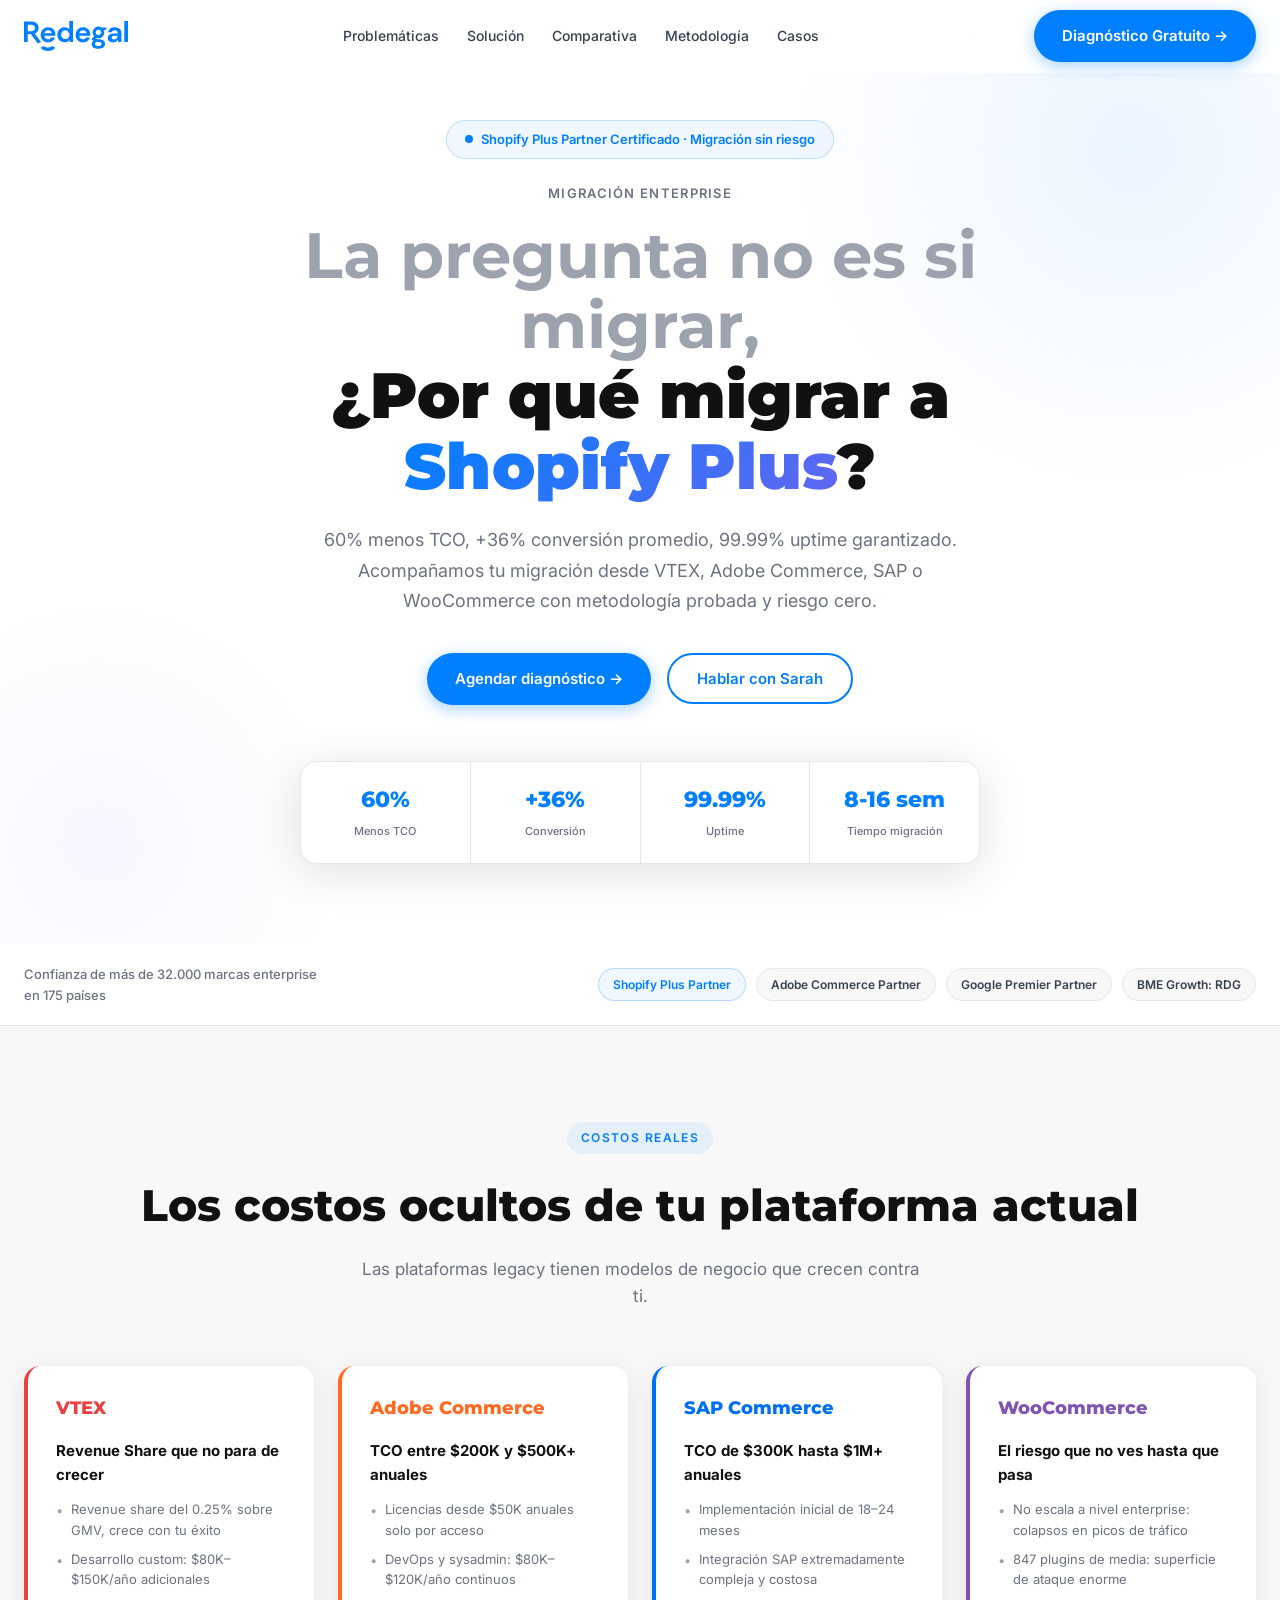
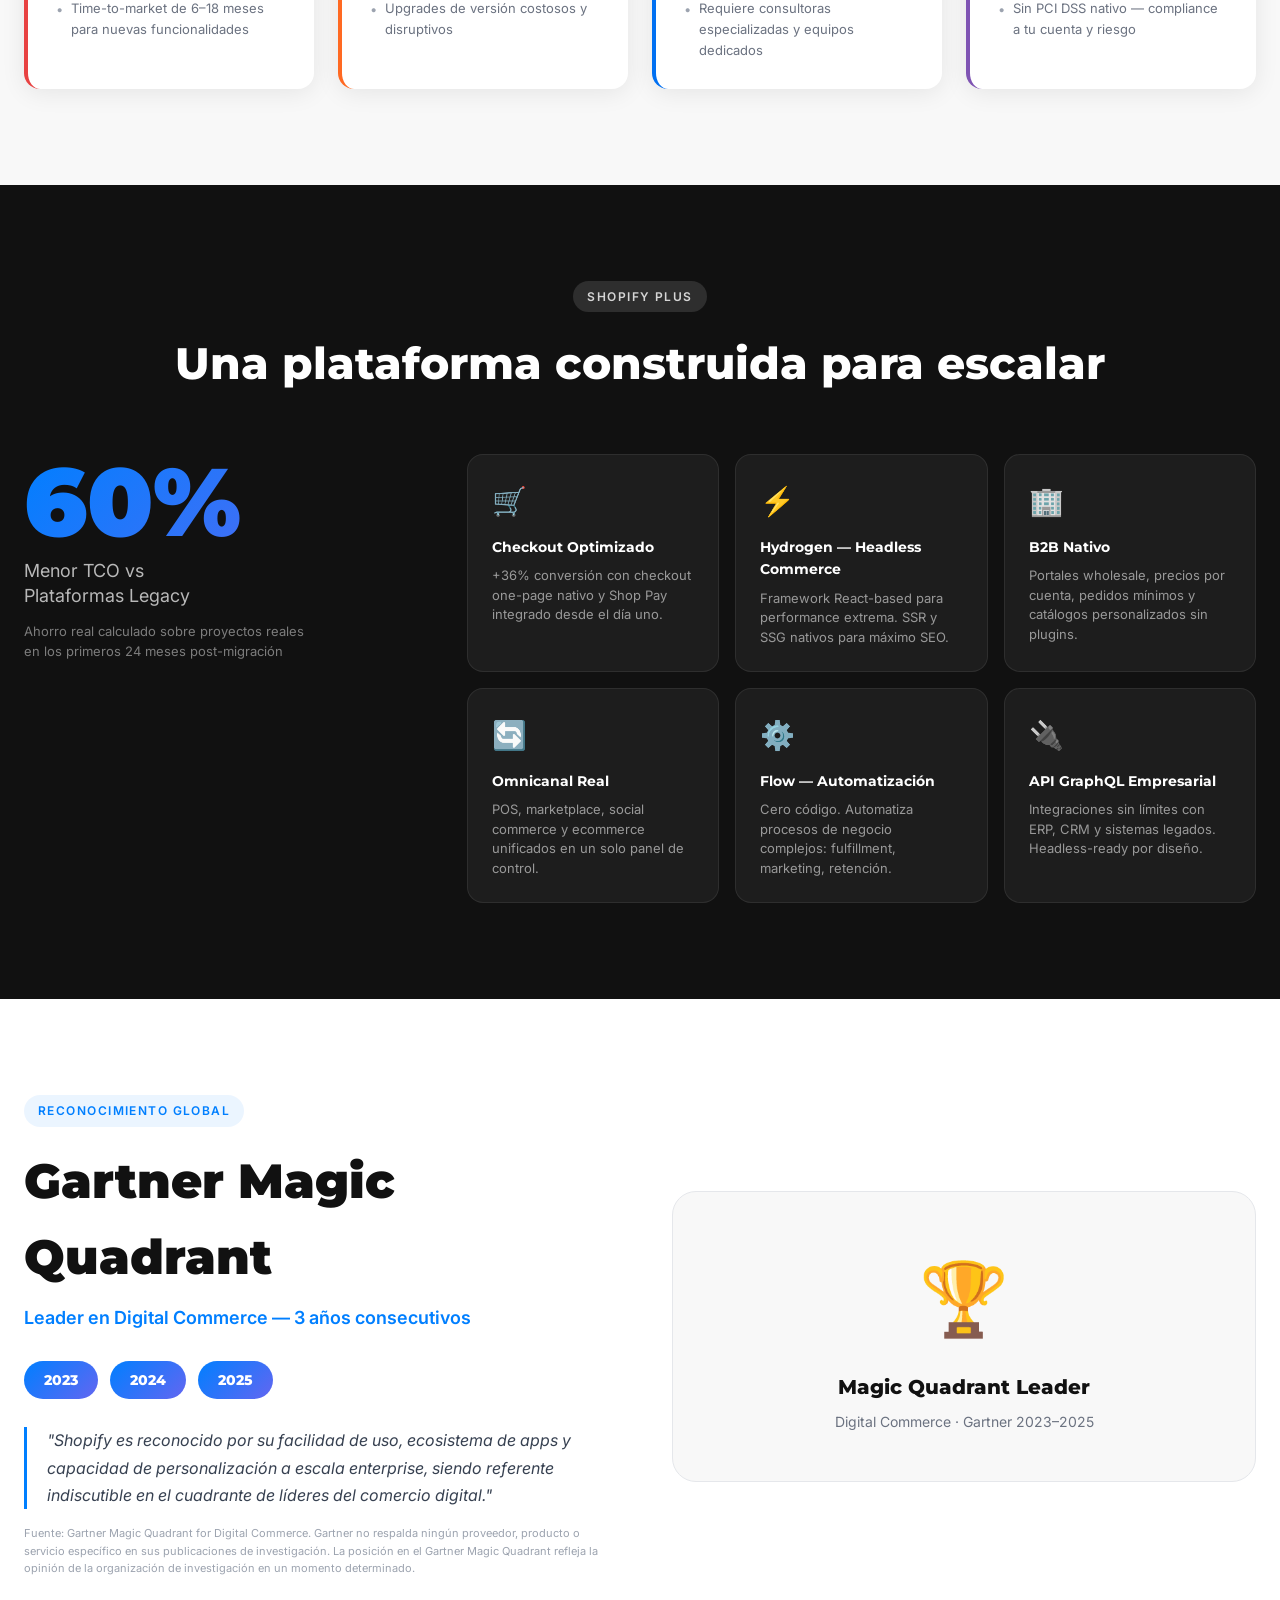
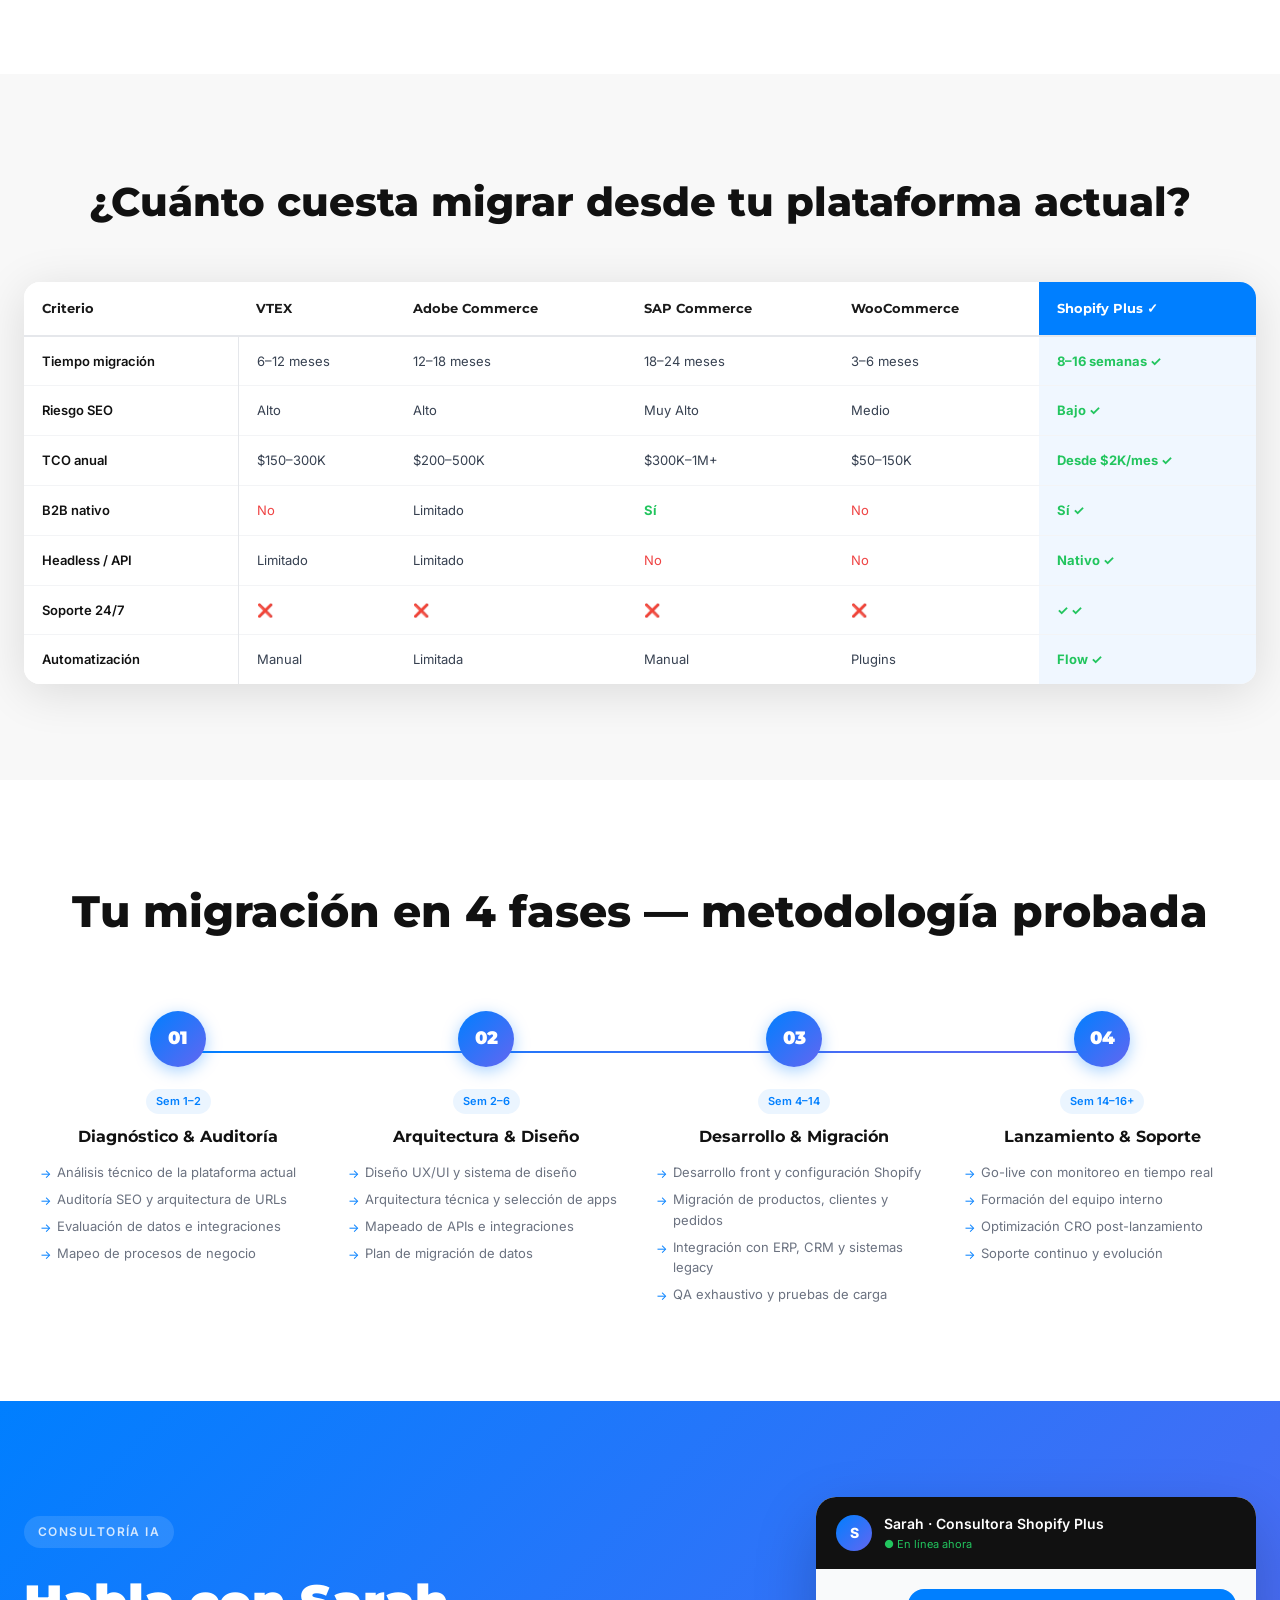
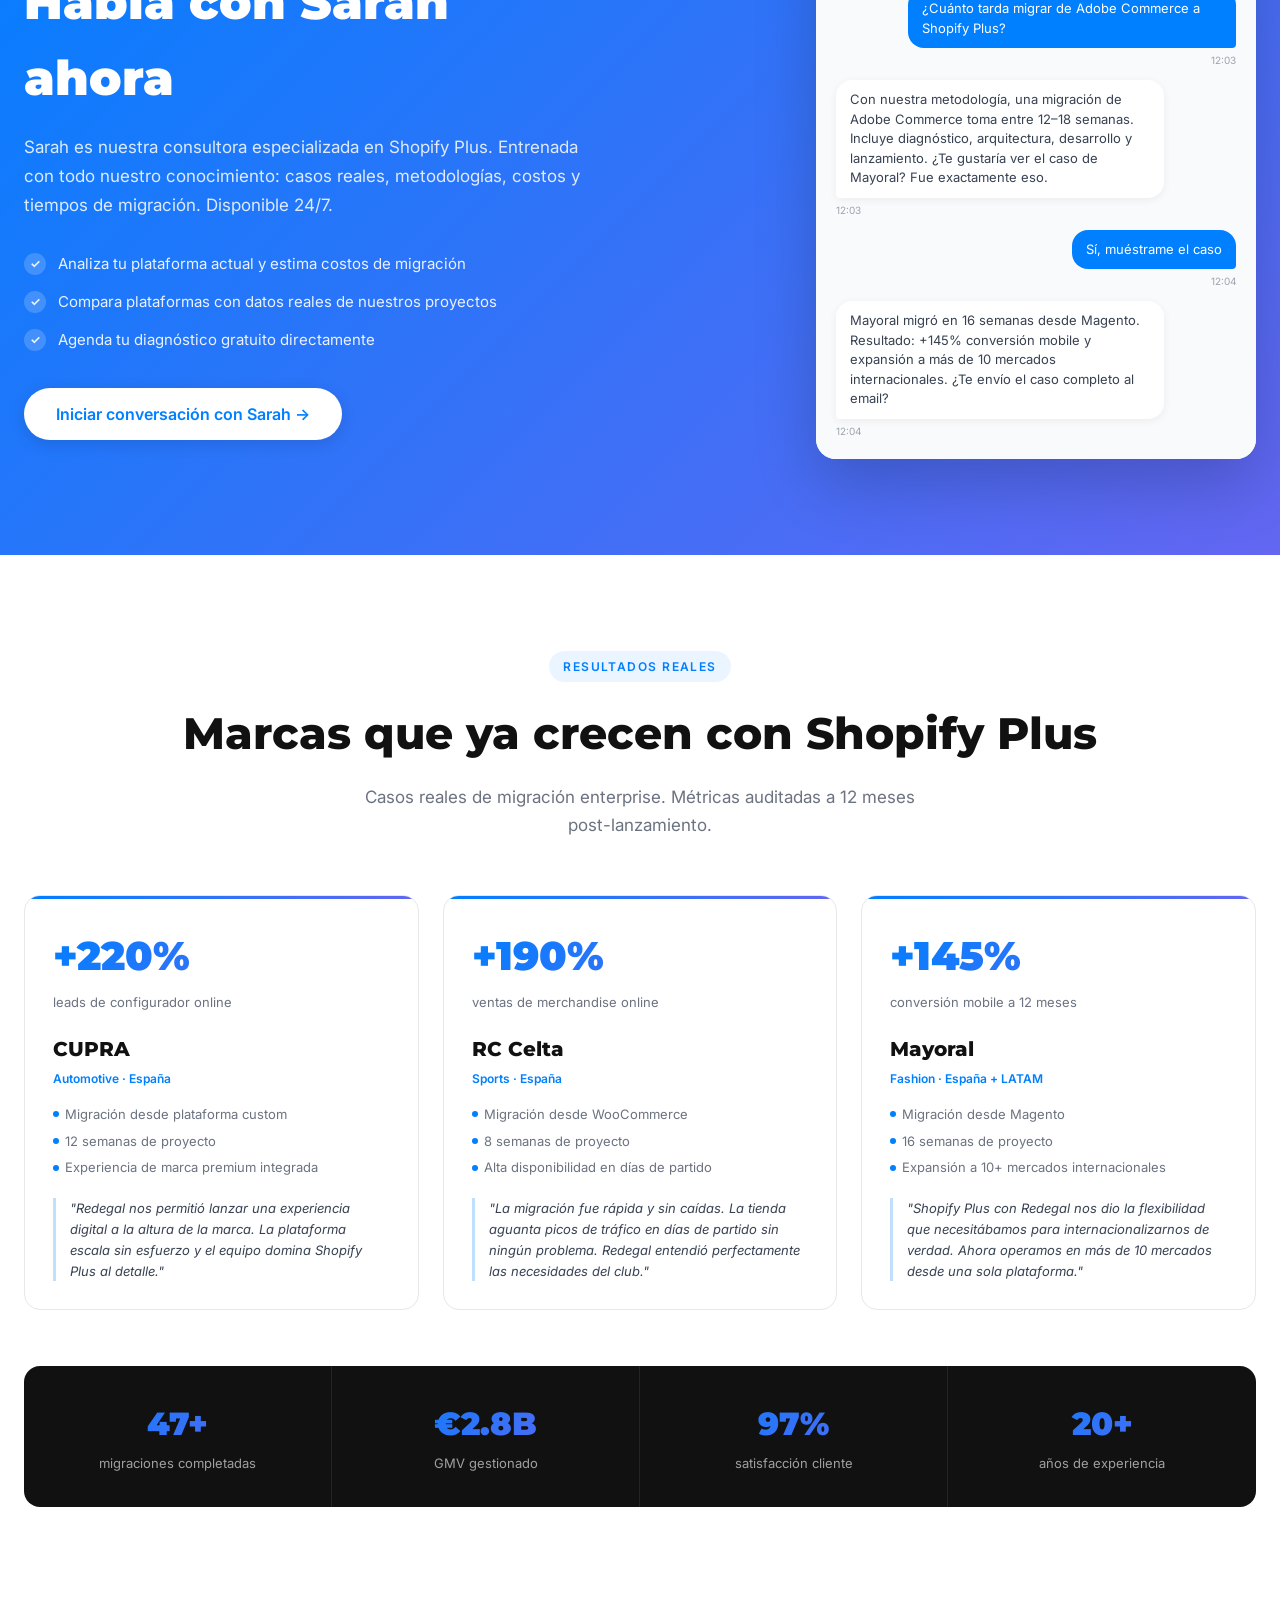
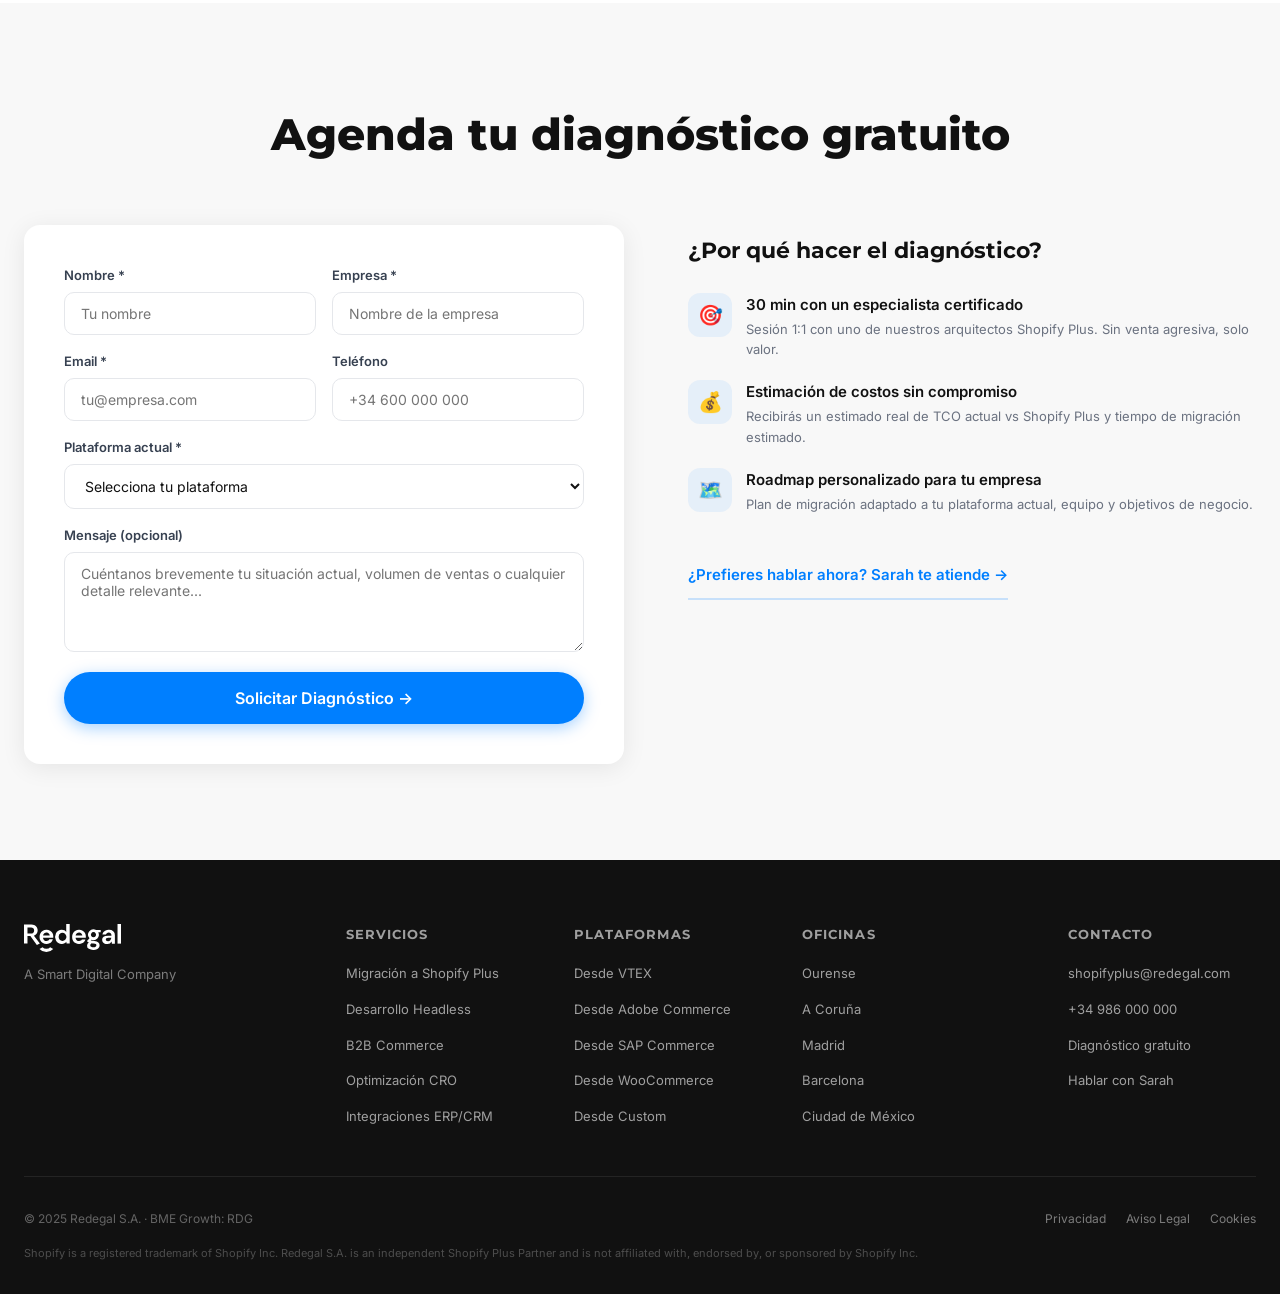
==== commit 94f33e3f: "Fix: botón 'Hablar con Sarah' usa window.__redegalWidget.open() El widget expone __redegalWidget.ope" ====
--- a/system/index.html
+++ b/system/index.html
@@ -1832,24 +1832,19 @@
 
   /* ── openSarah helper ── */
   function openSarah() {
-    /* Attempt to open the Sarah widget */
-    try {
-      var root = document.getElementById('sarah-host');
-      if (root) {
-        var shadow = root.shadowRoot;
-        if (shadow) {
-          var trigger = shadow.querySelector('[data-sarah-trigger], .sarah-fab, button');
-          if (trigger) { trigger.click(); return; }
+    if (window.__redegalWidget && window.__redegalWidget.open) {
+      window.__redegalWidget.open();
+    } else {
+      var attempts = 0;
+      var interval = setInterval(function() {
+        attempts++;
+        if (window.__redegalWidget && window.__redegalWidget.open) {
+          window.__redegalWidget.open();
+          clearInterval(interval);
+        } else if (attempts > 15) {
+          clearInterval(interval);
         }
-      }
-      /* Fallback: scroll to Sarah section */
-      var sarahSection = document.getElementById('sarah-section');
-      if (sarahSection) {
-        var top = sarahSection.getBoundingClientRect().top + window.scrollY - 80;
-        window.scrollTo({ top: top, behavior: 'smooth' });
-      }
-    } catch (err) {
-      console.warn('openSarah error:', err);
+      }, 200);
     }
   }
   window.openSarah = openSarah;
